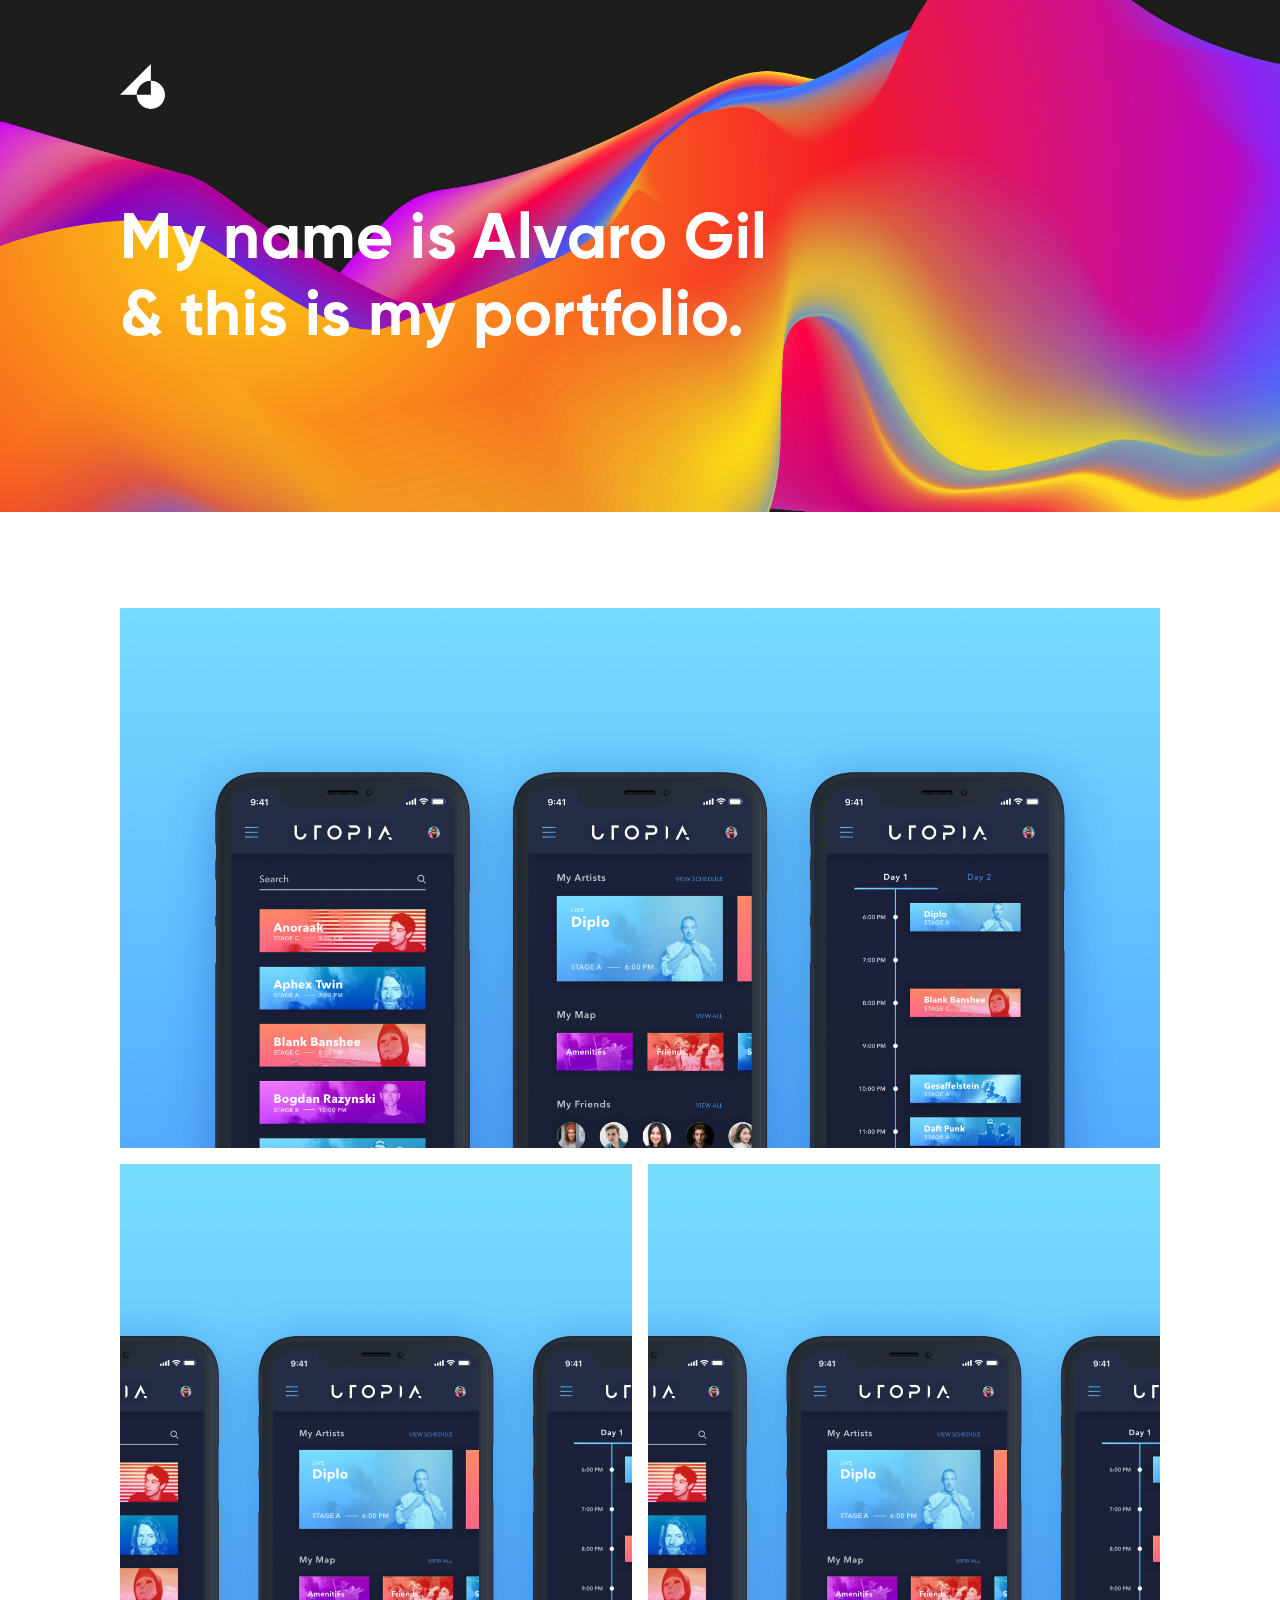
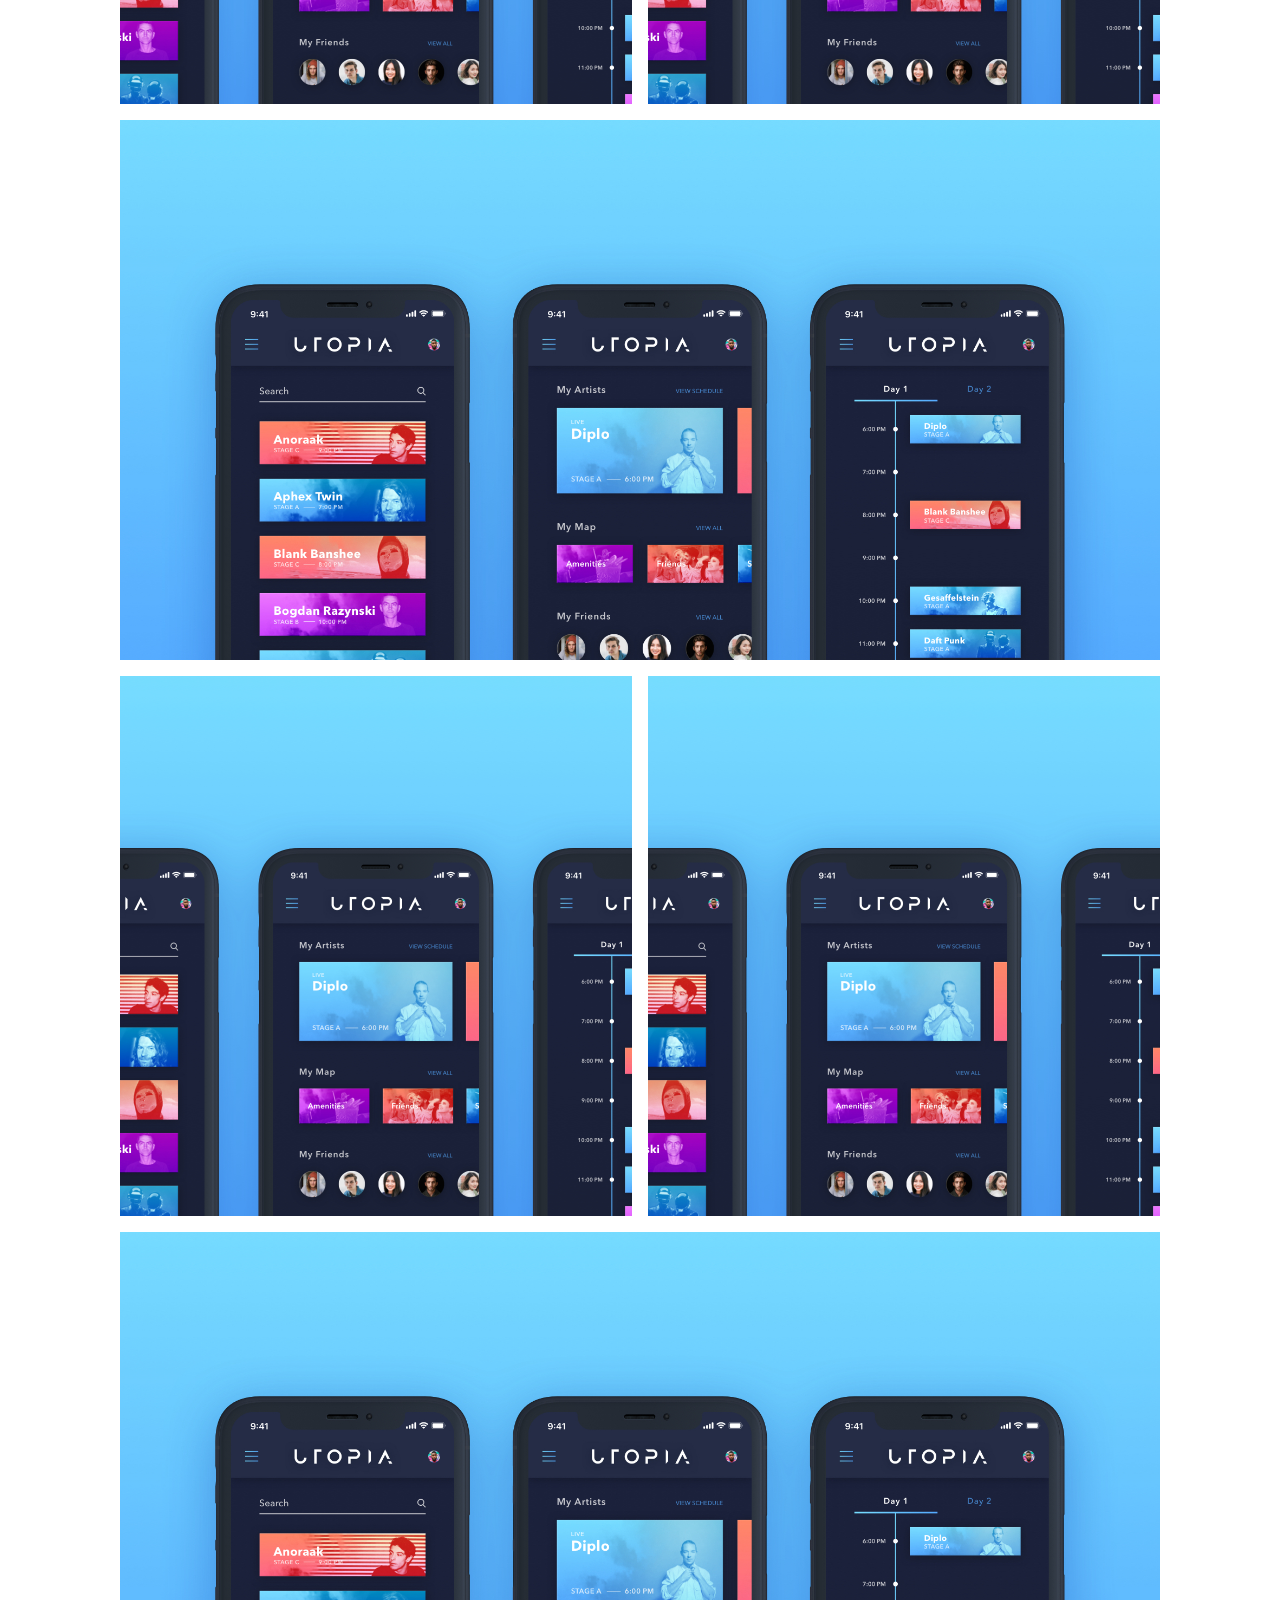
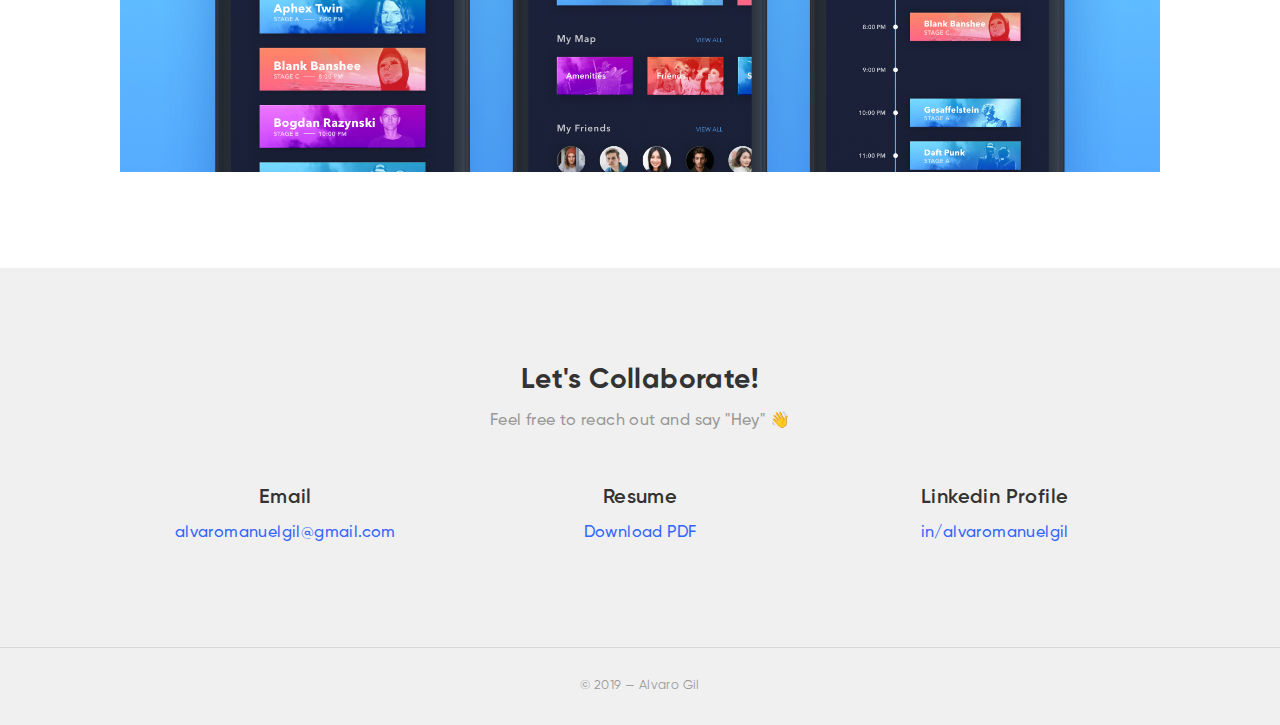
==== index.html @ 11cd8358 "Changes Before Final Project" ====
<!DOCTYPE HTML>
<html>
	<head>
		<title>Alvaro Gil – UX/UI Designer</title>
		<meta charset="utf-8" />
		<meta name="viewport" content="width=device-width, initial-scale=1, user-scalable=no" />
		<link rel="stylesheet" href="assets/css/main.css" />
		<noscript><link rel="stylesheet" href="assets/css/noscript.css" /></noscript>
	</head>
	<body class="is-preload">

		<!-- Wrapper -->
			<div id="wrapper">

				<!-- Logo -->
					<header id="header" class="alt">
						<div class="inner">
							<a href="index.html">
								<img class="logo" src="images/Logo-AG.svg" alt="" />
							</a>
						</div>
					</header>

				<!-- Banner -->
					<section id="hero-home" class="banner major parallax">
						<div class="inner">
							<header class="major">
								<h1>My name is Alvaro Gil & this is my portfolio.</h1>
							</header>
						</div>
					</section>

				<!-- Main -->
					<div id="main">

						<!-- One -->
							<div class="inner">

								<section id="one" class="tiles">

										<article id="louis-vuitton">
											<header class="major">
												<h5>Fashion Business Platform</h5>
												<h3><a href="casestudy-utopia.html" class="link">Louis Vuitton Content Manager</a></h3>
												<!-- <p>User Research &mdash; UX Design &mdash; IxD Design &mdash; UI Design</p> -->
											</header>
											<img src="images/case-studies/utopia/Utopia-Banner-BG.jpg" alt="" />
										</article>

										<article id="mode-de-vie">
											<header class="major">
												<h5>Lifestyle Editorial Platform</h5>
												<h3><a href="casestudy-utopia.html" class="link">Mode de Vie e-Magazine</a></h3>
												<!-- <p>IxD Design &mdash; UI Design &mdash; Branding</p> -->
											</header>
											<img src="images/case-studies/utopia/Utopia-Banner-BG.jpg" alt="" />
										</article>

										<article id="custom-feeds">
											<header class="major">
												<h5>Social Media Feature</h5>
												<h3><a href="casestudy-utopia.html" class="link">Instagram Custom Feeds</a></h3>
												<!-- <p>UX Design &mdash; IxD Design &mdash; UI Design</p> -->
											</header>
											<img src="images/case-studies/utopia/Utopia-Banner-BG.jpg" alt="" />
										</article>

										<article id="utopia">
											<header class="major">
												<h5>Event Microsite</h5>
												<h3><a href="casestudy-utopia.html" class="link">Utopia Music Festival</a></h3>
												<!-- <p>UX Design &mdash; IxD Design &mdash; UI Design &mdash; Branding</p> -->
											</header>
											<img src="images/case-studies/utopia/Utopia-Banner-BG.jpg" alt="" />
										</article>

										<article id="osme">
											<header class="major">
												<h5>E-Commerce Strategy</h5>
												<h3><a href="casestudy-utopia.html" class="link">OSME Fragrances</a></h3>
												<!-- <p>UX Design &mdash; IxD Design</p> -->
											</header>
											<img src="images/case-studies/utopia/Utopia-Banner-BG.jpg" alt="" />
										</article>

										<article id="listr">
											<header class="major">
												<h5>Health App</h5>
												<h3><a href="casestudy-utopia.html" class="link">Listr Organic Food Finder</a></h3>
												<!-- <p>UX Design &mdash; IxD Design &mdash; UI Design &mdash; Branding</p> -->
											</header>
											<img src="images/case-studies/utopia/Utopia-Banner-BG.jpg" alt="" />
										</article>

										<article id="smart-world">
											<header class="major">
												<h5>Online Learning Platform</h5>
												<h3><a href="casestudy-utopia.html" class="link">Smart World</a></h3>
												<!-- <p>UX Design &mdash; IxD Design</p> -->
											</header>
											<img src="images/case-studies/utopia/Utopia-Banner-BG.jpg" alt="" />
										</article>

									</section>

								</div>

					</div>

				<!-- Footer -->
					<footer id="footer">

						<div class="inner">

							<div id="contact">
								<h4>Let's Collaborate!</h4>
								<p>Feel free to reach out and say "Hey" 👋</p>

								<div class="row">
									<div class="col-4 col-12-small">
										<div class="col-container">
											<h5>Email</h5>
											<a href="mailto:alvaromanuelgil@gmail.com">alvaromanuelgil@gmail.com</a>
										</div>
									</div>
									<div class="col-4 col-12-small">
										<div class="col-container">
											<h5>Resume</h5>
											<a href="#" rel="noopener noreferrer" target="_blank">Download PDF</a>
										</div>
									</div>
									<div class="col-4 col-12-small">
										<div class="col-container">
											<h5>Linkedin Profile</h5>
											<a href="https://www.linkedin.com/in/alvaromanuelgil" rel="noopener noreferrer" target="_blank">in/alvaromanuelgil</a>
										</div>
									</div>
								</div>

							</div>

						</div>

						<div class="copyright">
							&copy; 2019 — Alvaro Gil
						</div>

					</footer>

		<!-- Scripts -->
			<script src="assets/js/jquery.min.js"></script>
			<script src="assets/js/jquery.scrolly.min.js"></script>
			<script src="assets/js/jquery.scrollex.min.js"></script>
			<script src="assets/js/browser.min.js"></script>
			<script src="assets/js/breakpoints.min.js"></script>
			<script src="assets/js/util.js"></script>
			<script src="assets/js/main.js"></script>

	</body>
</html>
---- assets/css/main.css ----
@import "font-awesome.min.css";
@import "fonts.css";
@import url("https://fonts.googleapis.com/css?family=Open+Sans");

html, body, div, span, applet, object,
iframe, h1, h2, h3, h4, h5, h6, p, blockquote,
pre, a, abbr, acronym, address, big, cite,
code, del, dfn, em, img, ins, kbd, q, s, samp,
small, strike, strong, sub, sup, tt, var, b,
u, i, center, dl, dt, dd, ol, ul, li, fieldset,
form, label, legend, table, caption, tbody,
tfoot, thead, tr, th, td, article, aside,
canvas, details, embed, figure, figcaption,
footer, header, hgroup, menu, nav, output, ruby,
section, summary, time, mark, audio, video {
	margin: 0;
	padding: 0;
	border: 0;
	font-size: 100%;
	font: inherit;
	vertical-align: baseline;
}

article, aside, details, figcaption, figure,
footer, header, hgroup, menu, nav, section {
	display: block;
}

body {
	line-height: 1;
}

ol, ul {
	list-style: none;
}

blockquote, q {
	quotes: none;
}

	blockquote:before, blockquote:after, q:before, q:after {
		content: '';
		content: none;
	}

table {
	border-collapse: collapse;
	border-spacing: 0;
}

body {
	-webkit-text-size-adjust: none;
}

mark {
	background-color: transparent;
	color: inherit;
}

input::-moz-focus-inner {
	border: 0;
	padding: 0;
}

input, select, textarea {
	-moz-appearance: none;
	-webkit-appearance: none;
	-ms-appearance: none;
	appearance: none;
}

/* Basic */

	@-ms-viewport {
		width: device-width;
	}

	body {
		-ms-overflow-style: scrollbar;
	}

	@media screen and (max-width: 480px) {

		html, body {
			min-width: 320px;
		}

	}

	html {
		box-sizing: border-box;
	}

	*, *:before, *:after {
		box-sizing: inherit;
	}

	body {
		background-color: #FFFFFF;
	}

		body.is-preload *, body.is-preload *:before, body.is-preload *:after {
			-moz-animation: none !important;
			-webkit-animation: none !important;
			-ms-animation: none !important;
			animation: none !important;
			-moz-transition: none !important;
			-webkit-transition: none !important;
			-ms-transition: none !important;
			transition: none !important;
		}

/* Type */

	body, input, select, textarea {
		color: #999999;
		font-family: 'Gilroy', 'Open Sans', Helvetica, sans-serif;
		font-size: 16pt;
		font-weight: 400;
		letter-spacing: 0.025em;
		line-height: 1.65;
	}

		@media screen and (max-width: 1680px) {

			body, input, select, textarea {
				font-size: 14pt;
			}

		}

		@media screen and (max-width: 1280px) {

			body, input, select, textarea {
				font-size: 12pt;
			}

		}

		@media screen and (max-width: 480px) {

			body, input, select, textarea {
				font-size: 12pt;
			}

		}

	a {
		-moz-transition: color 0.2s ease-in-out, border-bottom-color 0.2s ease-in-out;
		-webkit-transition: color 0.2s ease-in-out, border-bottom-color 0.2s ease-in-out;
		-ms-transition: color 0.2s ease-in-out, border-bottom-color 0.2s ease-in-out;
		transition: color 0.2s ease-in-out, border-bottom-color 0.2s ease-in-out;
		color: inherit;
		text-decoration: none;
	}

		a:hover {
			border-bottom-color: transparent;
			color: #3366FF !important;
			text-decoration: underline;
		}

		a:active {
			color: #3366FF !important;
			text-decoration: underline;
		}

	strong, b {
		color: #ffffff;
		font-weight: 700;
	}

	em, i {
		font-style: italic;
	}

	p {
		margin: 1em 0;
	}

	h1, h2, h3, h4, h5, h6 {
		color: #ffffff;
		font-weight: 700;
		line-height: 1.2;
		margin: 1em 0;
	}

		h1 a, h2 a, h3 a, h4 a, h5 a, h6 a {
			color: inherit;
			border-bottom: 0;
		}

	h1 {
		font-size: 4em;
	}

	h2 {
		font-size: 3.25em;
	}

	h3 {
		font-size: 2.5em;
	}

	h4 {
		font-size: 1.75em;
	}

	h5 {
		font-size: 1.25em;
	}

	h6 {
		font-size: 1em;
	}


	@media screen and (max-width: 768px) {

		h1 {
			font-size: 3em;
		}

		h2 {
			font-size: 2.5em;
		}

		h3 {
			font-size: 2em;
		}

	}

	sub {
		font-size: 0.8em;
		position: relative;
		top: 0.5em;
	}

	sup {
		font-size: 0.8em;
		position: relative;
		top: -0.5em;
	}

	blockquote {
		border-left: solid 4px rgba(212, 212, 255, 0.1);
		font-style: italic;
		margin: 0 0 2em 0;
		padding: 0.5em 0 0.5em 2em;
	}

	code {
		background: rgba(212, 212, 255, 0.035);
		font-family: "Courier New", monospace;
		font-size: 0.9em;
		margin: 0 0.25em;
		padding: 0.25em 0.65em;
	}

	pre {
		-webkit-overflow-scrolling: touch;
		font-family: "Courier New", monospace;
		font-size: 0.9em;
		margin: 0 0 2em 0;
	}

		pre code {
			display: block;
			line-height: 1.75;
			padding: 1em 1.5em;
			overflow-x: auto;
		}

	hr {
		border: 0;
		border-bottom: solid 1px rgba(212, 212, 255, 0.1);
		margin: 2em 0;
	}

		hr.major {
			margin: 3em 0;
		}

	.align-left {
		text-align: left;
	}

	.align-center {
		text-align: center;
	}

	.align-right {
		text-align: right;
	}

/* Row */

	.row {
		display: flex;
		flex-wrap: wrap;
		box-sizing: border-box;
		align-items: stretch;
	}

		.row > * {
			box-sizing: border-box;
		}

		.row.gtr-uniform > * > :last-child {
			margin-bottom: 0;
		}

		.row.aln-left {
			justify-content: flex-start;
		}

		.row.aln-center {
			justify-content: center;
		}

		.row.aln-right {
			justify-content: flex-end;
		}

		.row.aln-top {
			align-items: flex-start;
		}

		.row.aln-middle {
			align-items: center;
		}

		.row.aln-bottom {
			align-items: flex-end;
		}

		.row > .imp {
			order: -1;
		}

		.row > .col-1 {
			width: 8.3333333333%;
		}

		.row > .off-1 {
			margin-left: 8.3333333333%;
		}

		.row > .col-2 {
			width: 16.6666666667%;
		}

		.row > .off-2 {
			margin-left: 16.6666666667%;
		}

		.row > .col-3 {
			width: 25%;
		}

		.row > .off-3 {
			margin-left: 25%;
		}

		.row > .col-4 {
			width: 33.3333333333%;
		}

		.row > .off-4 {
			margin-left: 33.3333333333%;
		}

		.row > .col-5 {
			width: 41.6666666667%;
		}

		.row > .off-5 {
			margin-left: 41.6666666667%;
		}

		.row > .col-6 {
			width: 50%;
		}

		.row > .off-6 {
			margin-left: 50%;
		}

		.row > .col-7 {
			width: 58.3333333333%;
		}

		.row > .off-7 {
			margin-left: 58.3333333333%;
		}

		.row > .col-8 {
			width: 66.6666666667%;
		}

		.row > .off-8 {
			margin-left: 66.6666666667%;
		}

		.row > .col-9 {
			width: 75%;
		}

		.row > .off-9 {
			margin-left: 75%;
		}

		.row > .col-10 {
			width: 83.3333333333%;
		}

		.row > .off-10 {
			margin-left: 83.3333333333%;
		}

		.row > .col-11 {
			width: 91.6666666667%;
		}

		.row > .off-11 {
			margin-left: 91.6666666667%;
		}

		.row > .col-12 {
			width: 100%;
		}

		.row > .off-12 {
			margin-left: 100%;
		}

		.row.gtr-0 {
			margin-top: 0;
			margin-left: 0em;
		}

			.row.gtr-0 > * {
				padding: 0 0 0 0em;
			}

			.row.gtr-0.gtr-uniform {
				margin-top: 0em;
			}

				.row.gtr-0.gtr-uniform > * {
					padding-top: 0em;
				}

		.row.gtr-25 {
			margin-top: 0;
			margin-left: -0.5em;
		}

			.row.gtr-25 > * {
				padding: 0 0 0 0.5em;
			}

			.row.gtr-25.gtr-uniform {
				margin-top: -0.5em;
			}

				.row.gtr-25.gtr-uniform > * {
					padding-top: 0.5em;
				}

		.row.gtr-50 {
			margin-top: 0;
			margin-left: -1em;
		}

			.row.gtr-50 > * {
				padding: 0 0 0 1em;
			}

			.row.gtr-50.gtr-uniform {
				margin-top: -1em;
			}

				.row.gtr-50.gtr-uniform > * {
					padding-top: 1em;
				}

		.row {
			margin-top: 0;
			margin-left: -2em;
		}

			.row > * {
				padding: 0 0 0 2em;
			}

			.row.gtr-uniform {
				margin-top: -2em;
			}

				.row.gtr-uniform > * {
					padding-top: 2em;
				}

		.row.gtr-150 {
			margin-top: 0;
			margin-left: -3em;
		}

			.row.gtr-150 > * {
				padding: 0 0 0 3em;
			}

			.row.gtr-150.gtr-uniform {
				margin-top: -3em;
			}

				.row.gtr-150.gtr-uniform > * {
					padding-top: 3em;
				}

		.row.gtr-200 {
			margin-top: 0;
			margin-left: -4em;
		}

			.row.gtr-200 > * {
				padding: 0 0 0 4em;
			}

			.row.gtr-200.gtr-uniform {
				margin-top: -4em;
			}

				.row.gtr-200.gtr-uniform > * {
					padding-top: 4em;
				}

		@media screen and (max-width: 1680px) {

			.row {
				display: flex;
				flex-wrap: wrap;
				box-sizing: border-box;
				align-items: stretch;
			}

				.row > * {
					box-sizing: border-box;
				}

				.row.gtr-uniform > * > :last-child {
					margin-bottom: 0;
				}

				.row.aln-left {
					justify-content: flex-start;
				}

				.row.aln-center {
					justify-content: center;
				}

				.row.aln-right {
					justify-content: flex-end;
				}

				.row.aln-top {
					align-items: flex-start;
				}

				.row.aln-middle {
					align-items: center;
				}

				.row.aln-bottom {
					align-items: flex-end;
				}

				.row > .imp-xlarge {
					order: -1;
				}

				.row > .col-1-xlarge {
					width: 8.3333333333%;
				}

				.row > .off-1-xlarge {
					margin-left: 8.3333333333%;
				}

				.row > .col-2-xlarge {
					width: 16.6666666667%;
				}

				.row > .off-2-xlarge {
					margin-left: 16.6666666667%;
				}

				.row > .col-3-xlarge {
					width: 25%;
				}

				.row > .off-3-xlarge {
					margin-left: 25%;
				}

				.row > .col-4-xlarge {
					width: 33.3333333333%;
				}

				.row > .off-4-xlarge {
					margin-left: 33.3333333333%;
				}

				.row > .col-5-xlarge {
					width: 41.6666666667%;
				}

				.row > .off-5-xlarge {
					margin-left: 41.6666666667%;
				}

				.row > .col-6-xlarge {
					width: 50%;
				}

				.row > .off-6-xlarge {
					margin-left: 50%;
				}

				.row > .col-7-xlarge {
					width: 58.3333333333%;
				}

				.row > .off-7-xlarge {
					margin-left: 58.3333333333%;
				}

				.row > .col-8-xlarge {
					width: 66.6666666667%;
				}

				.row > .off-8-xlarge {
					margin-left: 66.6666666667%;
				}

				.row > .col-9-xlarge {
					width: 75%;
				}

				.row > .off-9-xlarge {
					margin-left: 75%;
				}

				.row > .col-10-xlarge {
					width: 83.3333333333%;
				}

				.row > .off-10-xlarge {
					margin-left: 83.3333333333%;
				}

				.row > .col-11-xlarge {
					width: 91.6666666667%;
				}

				.row > .off-11-xlarge {
					margin-left: 91.6666666667%;
				}

				.row > .col-12-xlarge {
					width: 100%;
				}

				.row > .off-12-xlarge {
					margin-left: 100%;
				}

				.row.gtr-0 {
					margin-top: 0;
					margin-left: 0em;
				}

					.row.gtr-0 > * {
						padding: 0 0 0 0em;
					}

					.row.gtr-0.gtr-uniform {
						margin-top: 0em;
					}

						.row.gtr-0.gtr-uniform > * {
							padding-top: 0em;
						}

				.row.gtr-25 {
					margin-top: 0;
					margin-left: -0.5em;
				}

					.row.gtr-25 > * {
						padding: 0 0 0 0.5em;
					}

					.row.gtr-25.gtr-uniform {
						margin-top: -0.5em;
					}

						.row.gtr-25.gtr-uniform > * {
							padding-top: 0.5em;
						}

				.row.gtr-50 {
					margin-top: 0;
					margin-left: -1em;
				}

					.row.gtr-50 > * {
						padding: 0 0 0 1em;
					}

					.row.gtr-50.gtr-uniform {
						margin-top: -1em;
					}

						.row.gtr-50.gtr-uniform > * {
							padding-top: 1em;
						}

				.row {
					margin-top: 0;
					margin-left: -2em;
				}

					.row > * {
						padding: 0 0 0 2em;
					}

					.row.gtr-uniform {
						margin-top: -2em;
					}

						.row.gtr-uniform > * {
							padding-top: 2em;
						}

				.row.gtr-150 {
					margin-top: 0;
					margin-left: -3em;
				}

					.row.gtr-150 > * {
						padding: 0 0 0 3em;
					}

					.row.gtr-150.gtr-uniform {
						margin-top: -3em;
					}

						.row.gtr-150.gtr-uniform > * {
							padding-top: 3em;
						}

				.row.gtr-200 {
					margin-top: 0;
					margin-left: -4em;
				}

					.row.gtr-200 > * {
						padding: 0 0 0 4em;
					}

					.row.gtr-200.gtr-uniform {
						margin-top: -4em;
					}

						.row.gtr-200.gtr-uniform > * {
							padding-top: 4em;
						}

		}

		@media screen and (max-width: 1280px) {

			.row {
				display: flex;
				flex-wrap: wrap;
				box-sizing: border-box;
				align-items: stretch;
			}

				.row > * {
					box-sizing: border-box;
				}

				.row.gtr-uniform > * > :last-child {
					margin-bottom: 0;
				}

				.row.aln-left {
					justify-content: flex-start;
				}

				.row.aln-center {
					justify-content: center;
				}

				.row.aln-right {
					justify-content: flex-end;
				}

				.row.aln-top {
					align-items: flex-start;
				}

				.row.aln-middle {
					align-items: center;
				}

				.row.aln-bottom {
					align-items: flex-end;
				}

				.row > .imp-large {
					order: -1;
				}

				.row > .col-1-large {
					width: 8.3333333333%;
				}

				.row > .off-1-large {
					margin-left: 8.3333333333%;
				}

				.row > .col-2-large {
					width: 16.6666666667%;
				}

				.row > .off-2-large {
					margin-left: 16.6666666667%;
				}

				.row > .col-3-large {
					width: 25%;
				}

				.row > .off-3-large {
					margin-left: 25%;
				}

				.row > .col-4-large {
					width: 33.3333333333%;
				}

				.row > .off-4-large {
					margin-left: 33.3333333333%;
				}

				.row > .col-5-large {
					width: 41.6666666667%;
				}

				.row > .off-5-large {
					margin-left: 41.6666666667%;
				}

				.row > .col-6-large {
					width: 50%;
				}

				.row > .off-6-large {
					margin-left: 50%;
				}

				.row > .col-7-large {
					width: 58.3333333333%;
				}

				.row > .off-7-large {
					margin-left: 58.3333333333%;
				}

				.row > .col-8-large {
					width: 66.6666666667%;
				}

				.row > .off-8-large {
					margin-left: 66.6666666667%;
				}

				.row > .col-9-large {
					width: 75%;
				}

				.row > .off-9-large {
					margin-left: 75%;
				}

				.row > .col-10-large {
					width: 83.3333333333%;
				}

				.row > .off-10-large {
					margin-left: 83.3333333333%;
				}

				.row > .col-11-large {
					width: 91.6666666667%;
				}

				.row > .off-11-large {
					margin-left: 91.6666666667%;
				}

				.row > .col-12-large {
					width: 100%;
				}

				.row > .off-12-large {
					margin-left: 100%;
				}

				.row.gtr-0 {
					margin-top: 0;
					margin-left: 0em;
				}

					.row.gtr-0 > * {
						padding: 0 0 0 0em;
					}

					.row.gtr-0.gtr-uniform {
						margin-top: 0em;
					}

						.row.gtr-0.gtr-uniform > * {
							padding-top: 0em;
						}

				.row.gtr-25 {
					margin-top: 0;
					margin-left: -0.375em;
				}

					.row.gtr-25 > * {
						padding: 0 0 0 0.375em;
					}

					.row.gtr-25.gtr-uniform {
						margin-top: -0.375em;
					}

						.row.gtr-25.gtr-uniform > * {
							padding-top: 0.375em;
						}

				.row.gtr-50 {
					margin-top: 0;
					margin-left: -0.75em;
				}

					.row.gtr-50 > * {
						padding: 0 0 0 0.75em;
					}

					.row.gtr-50.gtr-uniform {
						margin-top: -0.75em;
					}

						.row.gtr-50.gtr-uniform > * {
							padding-top: 0.75em;
						}

				.row {
					margin-top: 0;
					margin-left: -1.5em;
				}

					.row > * {
						padding: 0 0 0 1.5em;
					}

					.row.gtr-uniform {
						margin-top: -1.5em;
					}

						.row.gtr-uniform > * {
							padding-top: 1.5em;
						}

				.row.gtr-150 {
					margin-top: 0;
					margin-left: -2.25em;
				}

					.row.gtr-150 > * {
						padding: 0 0 0 2.25em;
					}

					.row.gtr-150.gtr-uniform {
						margin-top: -2.25em;
					}

						.row.gtr-150.gtr-uniform > * {
							padding-top: 2.25em;
						}

				.row.gtr-200 {
					margin-top: 0;
					margin-left: -3em;
				}

					.row.gtr-200 > * {
						padding: 0 0 0 3em;
					}

					.row.gtr-200.gtr-uniform {
						margin-top: -3em;
					}

						.row.gtr-200.gtr-uniform > * {
							padding-top: 3em;
						}

		}

		@media screen and (max-width: 980px) {

			.row {
				display: flex;
				flex-wrap: wrap;
				box-sizing: border-box;
				align-items: stretch;
			}

				.row > * {
					box-sizing: border-box;
				}

				.row.gtr-uniform > * > :last-child {
					margin-bottom: 0;
				}

				.row.aln-left {
					justify-content: flex-start;
				}

				.row.aln-center {
					justify-content: center;
				}

				.row.aln-right {
					justify-content: flex-end;
				}

				.row.aln-top {
					align-items: flex-start;
				}

				.row.aln-middle {
					align-items: center;
				}

				.row.aln-bottom {
					align-items: flex-end;
				}

				.row > .imp-medium {
					order: -1;
				}

				.row > .col-1-medium {
					width: 8.3333333333%;
				}

				.row > .off-1-medium {
					margin-left: 8.3333333333%;
				}

				.row > .col-2-medium {
					width: 16.6666666667%;
				}

				.row > .off-2-medium {
					margin-left: 16.6666666667%;
				}

				.row > .col-3-medium {
					width: 25%;
				}

				.row > .off-3-medium {
					margin-left: 25%;
				}

				.row > .col-4-medium {
					width: 33.3333333333%;
				}

				.row > .off-4-medium {
					margin-left: 33.3333333333%;
				}

				.row > .col-5-medium {
					width: 41.6666666667%;
				}

				.row > .off-5-medium {
					margin-left: 41.6666666667%;
				}

				.row > .col-6-medium {
					width: 50%;
				}

				.row > .off-6-medium {
					margin-left: 50%;
				}

				.row > .col-7-medium {
					width: 58.3333333333%;
				}

				.row > .off-7-medium {
					margin-left: 58.3333333333%;
				}

				.row > .col-8-medium {
					width: 66.6666666667%;
				}

				.row > .off-8-medium {
					margin-left: 66.6666666667%;
				}

				.row > .col-9-medium {
					width: 75%;
				}

				.row > .off-9-medium {
					margin-left: 75%;
				}

				.row > .col-10-medium {
					width: 83.3333333333%;
				}

				.row > .off-10-medium {
					margin-left: 83.3333333333%;
				}

				.row > .col-11-medium {
					width: 91.6666666667%;
				}

				.row > .off-11-medium {
					margin-left: 91.6666666667%;
				}

				.row > .col-12-medium {
					width: 100%;
				}

				.row > .off-12-medium {
					margin-left: 100%;
				}

				.row.gtr-0 {
					margin-top: 0;
					margin-left: 0em;
				}

					.row.gtr-0 > * {
						padding: 0 0 0 0em;
					}

					.row.gtr-0.gtr-uniform {
						margin-top: 0em;
					}

						.row.gtr-0.gtr-uniform > * {
							padding-top: 0em;
						}

				.row.gtr-25 {
					margin-top: 0;
					margin-left: -0.375em;
				}

					.row.gtr-25 > * {
						padding: 0 0 0 0.375em;
					}

					.row.gtr-25.gtr-uniform {
						margin-top: -0.375em;
					}

						.row.gtr-25.gtr-uniform > * {
							padding-top: 0.375em;
						}

				.row.gtr-50 {
					margin-top: 0;
					margin-left: -0.75em;
				}

					.row.gtr-50 > * {
						padding: 0 0 0 0.75em;
					}

					.row.gtr-50.gtr-uniform {
						margin-top: -0.75em;
					}

						.row.gtr-50.gtr-uniform > * {
							padding-top: 0.75em;
						}

				.row {
					margin-top: 0;
					margin-left: -1.5em;
				}

					.row > * {
						padding: 0 0 0 1.5em;
					}

					.row.gtr-uniform {
						margin-top: -1.5em;
					}

						.row.gtr-uniform > * {
							padding-top: 1.5em;
						}

				.row.gtr-150 {
					margin-top: 0;
					margin-left: -2.25em;
				}

					.row.gtr-150 > * {
						padding: 0 0 0 2.25em;
					}

					.row.gtr-150.gtr-uniform {
						margin-top: -2.25em;
					}

						.row.gtr-150.gtr-uniform > * {
							padding-top: 2.25em;
						}

				.row.gtr-200 {
					margin-top: 0;
					margin-left: -3em;
				}

					.row.gtr-200 > * {
						padding: 0 0 0 3em;
					}

					.row.gtr-200.gtr-uniform {
						margin-top: -3em;
					}

						.row.gtr-200.gtr-uniform > * {
							padding-top: 3em;
						}

		}

		@media screen and (max-width: 768px) {

			.row {
				display: flex;
				flex-wrap: wrap;
				box-sizing: border-box;
				align-items: stretch;
			}

				.row > * {
					box-sizing: border-box;
				}

				.row.gtr-uniform > * > :last-child {
					margin-bottom: 0;
				}

				.row.aln-left {
					justify-content: flex-start;
				}

				.row.aln-center {
					justify-content: center;
				}

				.row.aln-right {
					justify-content: flex-end;
				}

				.row.aln-top {
					align-items: flex-start;
				}

				.row.aln-middle {
					align-items: center;
				}

				.row.aln-bottom {
					align-items: flex-end;
				}

				.row > .imp-small {
					order: -1;
				}

				.row > .col-1-small {
					width: 8.3333333333%;
				}

				.row > .off-1-small {
					margin-left: 8.3333333333%;
				}

				.row > .col-2-small {
					width: 16.6666666667%;
				}

				.row > .off-2-small {
					margin-left: 16.6666666667%;
				}

				.row > .col-3-small {
					width: 25%;
				}

				.row > .off-3-small {
					margin-left: 25%;
				}

				.row > .col-4-small {
					width: 33.3333333333%;
				}

				.row > .off-4-small {
					margin-left: 33.3333333333%;
				}

				.row > .col-5-small {
					width: 41.6666666667%;
				}

				.row > .off-5-small {
					margin-left: 41.6666666667%;
				}

				.row > .col-6-small {
					width: 50%;
				}

				.row > .off-6-small {
					margin-left: 50%;
				}

				.row > .col-7-small {
					width: 58.3333333333%;
				}

				.row > .off-7-small {
					margin-left: 58.3333333333%;
				}

				.row > .col-8-small {
					width: 66.6666666667%;
				}

				.row > .off-8-small {
					margin-left: 66.6666666667%;
				}

				.row > .col-9-small {
					width: 75%;
				}

				.row > .off-9-small {
					margin-left: 75%;
				}

				.row > .col-10-small {
					width: 83.3333333333%;
				}

				.row > .off-10-small {
					margin-left: 83.3333333333%;
				}

				.row > .col-11-small {
					width: 91.6666666667%;
				}

				.row > .off-11-small {
					margin-left: 91.6666666667%;
				}

				.row > .col-12-small {
					width: 100%;
				}

				.row > .off-12-small {
					margin-left: 100%;
				}

				.row.gtr-0 {
					margin-top: 0;
					margin-left: 0em;
				}

					.row.gtr-0 > * {
						padding: 0 0 0 0em;
					}

					.row.gtr-0.gtr-uniform {
						margin-top: 0em;
					}

						.row.gtr-0.gtr-uniform > * {
							padding-top: 0em;
						}

				.row.gtr-25 {
					margin-top: 0;
					margin-left: -0.3125em;
				}

					.row.gtr-25 > * {
						padding: 0 0 0 0.3125em;
					}

					.row.gtr-25.gtr-uniform {
						margin-top: -0.3125em;
					}

						.row.gtr-25.gtr-uniform > * {
							padding-top: 0.3125em;
						}

				.row.gtr-50 {
					margin-top: 0;
					margin-left: -0.625em;
				}

					.row.gtr-50 > * {
						padding: 0 0 0 0.625em;
					}

					.row.gtr-50.gtr-uniform {
						margin-top: -0.625em;
					}

						.row.gtr-50.gtr-uniform > * {
							padding-top: 0.625em;
						}

				.row {
					margin-top: 0;
					margin-left: -1.25em;
				}

					.row > * {
						padding: 0 0 0 1.25em;
					}

					.row.gtr-uniform {
						margin-top: -1.25em;
					}

						.row.gtr-uniform > * {
							padding-top: 1.25em;
						}

				.row.gtr-150 {
					margin-top: 0;
					margin-left: -1.875em;
				}

					.row.gtr-150 > * {
						padding: 0 0 0 1.875em;
					}

					.row.gtr-150.gtr-uniform {
						margin-top: -1.875em;
					}

						.row.gtr-150.gtr-uniform > * {
							padding-top: 1.875em;
						}

				.row.gtr-200 {
					margin-top: 0;
					margin-left: -2.5em;
				}

					.row.gtr-200 > * {
						padding: 0 0 0 2.5em;
					}

					.row.gtr-200.gtr-uniform {
						margin-top: -2.5em;
					}

						.row.gtr-200.gtr-uniform > * {
							padding-top: 2.5em;
						}

		}

		@media screen and (max-width: 480px) {

			.row {
				display: flex;
				flex-wrap: wrap;
				box-sizing: border-box;
				align-items: stretch;
			}

				.row > * {
					box-sizing: border-box;
				}

				.row.gtr-uniform > * > :last-child {
					margin-bottom: 0;
				}

				.row.aln-left {
					justify-content: flex-start;
				}

				.row.aln-center {
					justify-content: center;
				}

				.row.aln-right {
					justify-content: flex-end;
				}

				.row.aln-top {
					align-items: flex-start;
				}

				.row.aln-middle {
					align-items: center;
				}

				.row.aln-bottom {
					align-items: flex-end;
				}

				.row > .imp-xsmall {
					order: -1;
				}

				.row > .col-1-xsmall {
					width: 8.3333333333%;
				}

				.row > .off-1-xsmall {
					margin-left: 8.3333333333%;
				}

				.row > .col-2-xsmall {
					width: 16.6666666667%;
				}

				.row > .off-2-xsmall {
					margin-left: 16.6666666667%;
				}

				.row > .col-3-xsmall {
					width: 25%;
				}

				.row > .off-3-xsmall {
					margin-left: 25%;
				}

				.row > .col-4-xsmall {
					width: 33.3333333333%;
				}

				.row > .off-4-xsmall {
					margin-left: 33.3333333333%;
				}

				.row > .col-5-xsmall {
					width: 41.6666666667%;
				}

				.row > .off-5-xsmall {
					margin-left: 41.6666666667%;
				}

				.row > .col-6-xsmall {
					width: 50%;
				}

				.row > .off-6-xsmall {
					margin-left: 50%;
				}

				.row > .col-7-xsmall {
					width: 58.3333333333%;
				}

				.row > .off-7-xsmall {
					margin-left: 58.3333333333%;
				}

				.row > .col-8-xsmall {
					width: 66.6666666667%;
				}

				.row > .off-8-xsmall {
					margin-left: 66.6666666667%;
				}

				.row > .col-9-xsmall {
					width: 75%;
				}

				.row > .off-9-xsmall {
					margin-left: 75%;
				}

				.row > .col-10-xsmall {
					width: 83.3333333333%;
				}

				.row > .off-10-xsmall {
					margin-left: 83.3333333333%;
				}

				.row > .col-11-xsmall {
					width: 91.6666666667%;
				}

				.row > .off-11-xsmall {
					margin-left: 91.6666666667%;
				}

				.row > .col-12-xsmall {
					width: 100%;
				}

				.row > .off-12-xsmall {
					margin-left: 100%;
				}

				.row.gtr-0 {
					margin-top: 0;
					margin-left: 0em;
				}

					.row.gtr-0 > * {
						padding: 0 0 0 0em;
					}

					.row.gtr-0.gtr-uniform {
						margin-top: 0em;
					}

						.row.gtr-0.gtr-uniform > * {
							padding-top: 0em;
						}

				.row.gtr-25 {
					margin-top: 0;
					margin-left: -0.3125em;
				}

					.row.gtr-25 > * {
						padding: 0 0 0 0.3125em;
					}

					.row.gtr-25.gtr-uniform {
						margin-top: -0.3125em;
					}

						.row.gtr-25.gtr-uniform > * {
							padding-top: 0.3125em;
						}

				.row.gtr-50 {
					margin-top: 0;
					margin-left: -0.625em;
				}

					.row.gtr-50 > * {
						padding: 0 0 0 0.625em;
					}

					.row.gtr-50.gtr-uniform {
						margin-top: -0.625em;
					}

						.row.gtr-50.gtr-uniform > * {
							padding-top: 0.625em;
						}

				.row {
					margin-top: 0;
					margin-left: -1.25em;
				}

					.row > * {
						padding: 0 0 0 1.25em;
					}

					.row.gtr-uniform {
						margin-top: -1.25em;
					}

						.row.gtr-uniform > * {
							padding-top: 1.25em;
						}

				.row.gtr-150 {
					margin-top: 0;
					margin-left: -1.875em;
				}

					.row.gtr-150 > * {
						padding: 0 0 0 1.875em;
					}

					.row.gtr-150.gtr-uniform {
						margin-top: -1.875em;
					}

						.row.gtr-150.gtr-uniform > * {
							padding-top: 1.875em;
						}

				.row.gtr-200 {
					margin-top: 0;
					margin-left: -2.5em;
				}

					.row.gtr-200 > * {
						padding: 0 0 0 2.5em;
					}

					.row.gtr-200.gtr-uniform {
						margin-top: -2.5em;
					}

						.row.gtr-200.gtr-uniform > * {
							padding-top: 2.5em;
						}

		}

/* Section/Article */

	section.special, article.special {
		text-align: center;
	}

	header.major {
		width: -moz-max-content;
		width: -webkit-max-content;
		width: -ms-max-content;
		width: max-content;
		/*margin-bottom: 2em;*/
	}

		/* header.major > :first-child {
			margin-bottom: 0;
			width: calc(100% + 0.5em);
		} */

			/* REMOVED LINES AFTER TITLES
			header.major > :first-child:after {
				content: '';
				background-color: #ffffff;
				display: block;
				height: 2px;
				margin: 0.325em 0 0.5em 0;
				width: 100%;
			}
			*/

		/* header.major > p {
			font-size: 0.7em;
			font-weight: 700;
			letter-spacing: 0.25em;
			margin-bottom: 0;
		} */

		body.is-ie header.major > :first-child:after {
			max-width: 9em;
		}

		body.is-ie header.major > h1:after {
			max-width: 100% !important;
		}

	@media screen and (max-width: 768px) {

		header.major > p br {
			display: none;
		}

	}

/* Form */

	form {
		margin: 0 0 2em 0;
	}

		form > :last-child {
			margin-bottom: 0;
		}

		form > .fields {
			display: -moz-flex;
			display: -webkit-flex;
			display: -ms-flex;
			display: flex;
			-moz-flex-wrap: wrap;
			-webkit-flex-wrap: wrap;
			-ms-flex-wrap: wrap;
			flex-wrap: wrap;
			width: calc(100% + 3em);
			margin: -1.5em 0 2em -1.5em;
		}

			form > .fields > .field {
				-moz-flex-grow: 0;
				-webkit-flex-grow: 0;
				-ms-flex-grow: 0;
				flex-grow: 0;
				-moz-flex-shrink: 0;
				-webkit-flex-shrink: 0;
				-ms-flex-shrink: 0;
				flex-shrink: 0;
				padding: 1.5em 0 0 1.5em;
				width: calc(100% - 1.5em);
			}

				form > .fields > .field.half {
					width: calc(50% - 0.75em);
				}

				form > .fields > .field.third {
					width: calc(100%/3 - 0.5em);
				}

				form > .fields > .field.quarter {
					width: calc(25% - 0.375em);
				}

		@media screen and (max-width: 480px) {

			form > .fields {
				width: calc(100% + 3em);
				margin: -1.5em 0 2em -1.5em;
			}

				form > .fields > .field {
					padding: 1.5em 0 0 1.5em;
					width: calc(100% - 1.5em);
				}

					form > .fields > .field.half {
						width: calc(100% - 1.5em);
					}

					form > .fields > .field.third {
						width: calc(100% - 1.5em);
					}

					form > .fields > .field.quarter {
						width: calc(100% - 1.5em);
					}

		}

	label {
		color: #ffffff;
		display: block;
		font-size: 0.8em;
		font-weight: 700;
		letter-spacing: 0.25em;
		margin: 0 0 1em 0;
		text-transform: uppercase;
	}

	input[type="text"],
	input[type="password"],
	input[type="email"],
	input[type="tel"],
	input[type="search"],
	input[type="url"],
	select,
	textarea {
		-moz-appearance: none;
		-webkit-appearance: none;
		-ms-appearance: none;
		appearance: none;
		background: rgba(212, 212, 255, 0.035);
		border: none;
		border-radius: 0;
		color: inherit;
		display: block;
		outline: 0;
		padding: 0 1em;
		text-decoration: none;
		width: 100%;
	}

		input[type="text"]:invalid,
		input[type="password"]:invalid,
		input[type="email"]:invalid,
		input[type="tel"]:invalid,
		input[type="search"]:invalid,
		input[type="url"]:invalid,
		select:invalid,
		textarea:invalid {
			box-shadow: none;
		}

		input[type="text"]:focus,
		input[type="password"]:focus,
		input[type="email"]:focus,
		input[type="tel"]:focus,
		input[type="search"]:focus,
		input[type="url"]:focus,
		select:focus,
		textarea:focus {
			border-color: #9bf1ff;
			box-shadow: 0 0 0 2px #9bf1ff;
		}

	select {
		background-image: url("data:image/svg+xml;charset=utf8,%3Csvg xmlns='http://www.w3.org/2000/svg' width='40' height='40' preserveAspectRatio='none' viewBox='0 0 40 40'%3E%3Cpath d='M9.4,12.3l10.4,10.4l10.4-10.4c0.2-0.2,0.5-0.4,0.9-0.4c0.3,0,0.6,0.1,0.9,0.4l3.3,3.3c0.2,0.2,0.4,0.5,0.4,0.9 c0,0.4-0.1,0.6-0.4,0.9L20.7,31.9c-0.2,0.2-0.5,0.4-0.9,0.4c-0.3,0-0.6-0.1-0.9-0.4L4.3,17.3c-0.2-0.2-0.4-0.5-0.4-0.9 c0-0.4,0.1-0.6,0.4-0.9l3.3-3.3c0.2-0.2,0.5-0.4,0.9-0.4S9.1,12.1,9.4,12.3z' fill='rgba(212, 212, 255, 0.1)' /%3E%3C/svg%3E");
		background-size: 1.25rem;
		background-repeat: no-repeat;
		background-position: calc(100% - 1rem) center;
		height: 2.75em;
		padding-right: 2.75em;
		text-overflow: ellipsis;
	}

		select option {
			color: #ffffff;
			background: #3366FF;
		}

		select:focus::-ms-value {
			background-color: transparent;
		}

		select::-ms-expand {
			display: none;
		}

	input[type="text"],
	input[type="password"],
	input[type="email"],
	input[type="tel"],
	input[type="search"],
	input[type="url"],
	select {
		height: 2.75em;
	}

	textarea {
		padding: 0.75em 1em;
	}

	input[type="checkbox"],
	input[type="radio"] {
		-moz-appearance: none;
		-webkit-appearance: none;
		-ms-appearance: none;
		appearance: none;
		display: block;
		float: left;
		margin-right: -2em;
		opacity: 0;
		width: 1em;
		z-index: -1;
	}

		input[type="checkbox"] + label,
		input[type="radio"] + label {
			text-decoration: none;
			color: #ffffff;
			cursor: pointer;
			display: inline-block;
			font-weight: 300;
			padding-left: 2.65em;
			padding-right: 0.75em;
			position: relative;
		}

			input[type="checkbox"] + label:before,
			input[type="radio"] + label:before {
				-moz-osx-font-smoothing: grayscale;
				-webkit-font-smoothing: antialiased;
				font-family: FontAwesome;
				font-style: normal;
				font-weight: normal;
				text-transform: none !important;
			}

			input[type="checkbox"] + label:before,
			input[type="radio"] + label:before {
				background: rgba(212, 212, 255, 0.035);
				content: '';
				display: inline-block;
				height: 1.65em;
				left: 0;
				letter-spacing: 0;
				line-height: 1.58125em;
				position: absolute;
				text-align: center;
				top: 0;
				width: 1.65em;
			}

		input[type="checkbox"]:checked + label:before,
		input[type="radio"]:checked + label:before {
			background: #ffffff;
			border-color: #9bf1ff;
			content: '\f00c';
			color: #3366FF;
		}

		input[type="checkbox"]:focus + label:before,
		input[type="radio"]:focus + label:before {
			box-shadow: 0 0 0 2px #9bf1ff;
		}

	input[type="radio"] + label:before {
		border-radius: 100%;
	}

	::-webkit-input-placeholder {
		color: rgba(244, 244, 255, 0.2) !important;
		opacity: 1.0;
	}

	:-moz-placeholder {
		color: rgba(244, 244, 255, 0.2) !important;
		opacity: 1.0;
	}

	::-moz-placeholder {
		color: rgba(244, 244, 255, 0.2) !important;
		opacity: 1.0;
	}

	:-ms-input-placeholder {
		color: rgba(244, 244, 255, 0.2) !important;
		opacity: 1.0;
	}

/* Box */

	.box {
		border: solid 1px rgba(212, 212, 255, 0.1);
		margin-bottom: 2em;
		padding: 1.5em;
	}

		.box > :last-child,
		.box > :last-child > :last-child,
		.box > :last-child > :last-child > :last-child {
			margin-bottom: 0;
		}

		.box.alt {
			border: 0;
			border-radius: 0;
			padding: 0;
		}

/* Icon */

	.icon {
		text-decoration: none;
		border-bottom: none;
		position: relative;
	}

		.icon:before {
			-moz-osx-font-smoothing: grayscale;
			-webkit-font-smoothing: antialiased;
			font-family: FontAwesome;
			font-style: normal;
			font-weight: normal;
			text-transform: none !important;
		}

		.icon > .label {
			display: none;
		}

		.icon.alt:before {
			background-color: #3366FF;
			border-radius: 100%;
			color: #FFFFFF;
			display: inline-block;
			height: 2em;
			line-height: 2em;
			text-align: center;
			width: 2em;
		}

	a.icon.alt:before {
		-moz-transition: background-color 0.2s ease-in-out;
		-webkit-transition: background-color 0.2s ease-in-out;
		-ms-transition: background-color 0.2s ease-in-out;
		transition: background-color 0.2s ease-in-out;
	}

	a.icon.alt:hover:before {
		background-color: #AABFFF;
	}

	a.icon.alt:active:before {
		background-color: #37a6cb;
	}

/* Image */

	.image {
		border: 0;
		display: inline-block;
		position: relative;
	}

		.image img {
			display: block;
		}

		.image.left, .image.right {
			max-width: 30%;
		}

			.image.left img, .image.right img {
				width: 100%;
			}

		.image.left {
			float: left;
			margin: 0 1.5em 1.25em 0;
			top: 0.25em;
		}

		.image.right {
			float: right;
			margin: 0 0 1.25em 1.5em;
			top: 0.25em;
		}

		.image.fit {
			display: block;
			margin: 0 0 2em 0;
			width: 100%;
		}

			.image.fit img {
				width: 100%;
			}

		.image.main {
			display: block;
			margin: 2.5em 0;
			width: 100%;
		}

			.image.main img {
				width: 100%;
			}

			@media screen and (max-width: 768px) {

				.image.main {
					margin: 1.5em 0;
				}

			}

/* List */

	ol {
		list-style: decimal;
		margin: 0 0 2em 0;
		padding-left: 1.25em;
	}

		ol li {
			padding-left: 0.25em;
		}

	ul {
		list-style: disc;
		margin: 0 0 2em 0;
		padding-left: 1em;
	}

		ul li {
			padding-left: 0.5em;
		}

		ul.alt {
			list-style: none;
			padding-left: 0;
		}

			ul.alt li {
				border-top: solid 1px rgba(212, 212, 255, 0.1);
				padding: 0.5em 0;
			}

				ul.alt li:first-child {
					border-top: 0;
					padding-top: 0;
				}

	dl {
		margin: 0 0 2em 0;
	}

		dl dt {
			display: block;
			font-weight: 700;
			margin: 0 0 1em 0;
		}

		dl dd {
			margin-left: 2em;
		}

/* Actions */

	ul.actions {
		display: -moz-flex;
		display: -webkit-flex;
		display: -ms-flex;
		display: flex;
		cursor: default;
		list-style: none;
		margin-left: -1em;
		padding-left: 0;
	}

		ul.actions li {
			padding: 0 0 0 1em;
			vertical-align: middle;
		}

		ul.actions.special {
			-moz-justify-content: center;
			-webkit-justify-content: center;
			-ms-justify-content: center;
			justify-content: center;
			width: 100%;
			margin-left: 0;
		}

			ul.actions.special li:first-child {
				padding-left: 0;
			}

		ul.actions.stacked {
			-moz-flex-direction: column;
			-webkit-flex-direction: column;
			-ms-flex-direction: column;
			flex-direction: column;
			margin-left: 0;
		}

			ul.actions.stacked li {
				padding: 1.3em 0 0 0;
			}

				ul.actions.stacked li:first-child {
					padding-top: 0;
				}

		ul.actions.fit {
			width: calc(100% + 1em);
		}

			ul.actions.fit li {
				-moz-flex-grow: 1;
				-webkit-flex-grow: 1;
				-ms-flex-grow: 1;
				flex-grow: 1;
				-moz-flex-shrink: 1;
				-webkit-flex-shrink: 1;
				-ms-flex-shrink: 1;
				flex-shrink: 1;
				width: 100%;
			}

				ul.actions.fit li > * {
					width: 100%;
				}

			ul.actions.fit.stacked {
				width: 100%;
			}

/* Icons */

	ul.icons {
		cursor: default;
		list-style: none;
		padding-left: 0;
	}

		ul.icons li {
			display: inline-block;
			padding: 0 1em 0 0;
		}

			ul.icons li:last-child {
				padding-right: 0;
			}

		@media screen and (max-width: 768px) {

			ul.icons li {
				padding: 0 0.75em 0 0;
			}

		}

/* Pagination */

	ul.pagination {
		cursor: default;
		list-style: none;
		padding-left: 0;
	}

		ul.pagination li {
			display: inline-block;
			padding-left: 0;
			vertical-align: middle;
		}

			ul.pagination li > .page {
				-moz-transition: background-color 0.2s ease-in-out, color 0.2s ease-in-out;
				-webkit-transition: background-color 0.2s ease-in-out, color 0.2s ease-in-out;
				-ms-transition: background-color 0.2s ease-in-out, color 0.2s ease-in-out;
				transition: background-color 0.2s ease-in-out, color 0.2s ease-in-out;
				border-bottom: 0;
				display: inline-block;
				font-size: 0.8em;
				font-weight: 700;
				height: 1.5em;
				line-height: 1.5em;
				margin: 0 0.125em;
				min-width: 1.5em;
				padding: 0 0.5em;
				text-align: center;
			}

				ul.pagination li > .page.active {
					background-color: #ffffff;
					color: #3366FF;
				}

					ul.pagination li > .page.active:hover {
						background-color: #9bf1ff;
						color: #3366FF !important;
					}

					ul.pagination li > .page.active:active {
						background-color: #53e3fb;
					}

			ul.pagination li:first-child {
				padding-right: 0.75em;
			}

			ul.pagination li:last-child {
				padding-left: 0.75em;
			}

		@media screen and (max-width: 480px) {

			ul.pagination li:nth-child(n+2):nth-last-child(n+2) {
				display: none;
			}

			ul.pagination li:first-child {
				padding-right: 0;
			}

		}

/* Table */

	.table-wrapper {
		-webkit-overflow-scrolling: touch;
		overflow-x: auto;
	}

	table {
		margin: 0 0 2em 0;
		width: 100%;
	}

		table tbody tr {
			border: solid 1px rgba(212, 212, 255, 0.1);
			border-left: 0;
			border-right: 0;
		}

			table tbody tr:nth-child(2n + 1) {
				background-color: rgba(212, 212, 255, 0.035);
			}

		table td {
			padding: 0.75em 0.75em;
		}

		table th {
			color: #ffffff;
			font-size: 0.9em;
			font-weight: 700;
			padding: 0 0.75em 0.75em 0.75em;
			text-align: left;
		}

		table thead {
			border-bottom: solid 2px rgba(212, 212, 255, 0.1);
		}

		table tfoot {
			border-top: solid 2px rgba(212, 212, 255, 0.1);
		}

		table.alt {
			border-collapse: separate;
		}

			table.alt tbody tr td {
				border: solid 1px rgba(212, 212, 255, 0.1);
				border-left-width: 0;
				border-top-width: 0;
			}

				table.alt tbody tr td:first-child {
					border-left-width: 1px;
				}

			table.alt tbody tr:first-child td {
				border-top-width: 1px;
			}

			table.alt thead {
				border-bottom: 0;
			}

			table.alt tfoot {
				border-top: 0;
			}

/* Button */

	input[type="submit"],
	input[type="reset"],
	input[type="button"],
	button,
	.button {
		-moz-appearance: none;
		-webkit-appearance: none;
		-ms-appearance: none;
		appearance: none;
		-moz-transition: background-color 0.2s ease-in-out, box-shadow 0.2s ease-in-out, color 0.2s ease-in-out;
		-webkit-transition: background-color 0.2s ease-in-out, box-shadow 0.2s ease-in-out, color 0.2s ease-in-out;
		-ms-transition: background-color 0.2s ease-in-out, box-shadow 0.2s ease-in-out, color 0.2s ease-in-out;
		transition: background-color 0.2s ease-in-out, box-shadow 0.2s ease-in-out, color 0.2s ease-in-out;
		background-color: transparent;
		border: 0;
		border-radius: 0;
		box-shadow: inset 0 0 0 2px #ffffff;
		color: #ffffff;
		cursor: pointer;
		display: inline-block;
		font-size: 0.8em;
		font-weight: 700;
		height: 3.5em;
		letter-spacing: 0.25em;
		line-height: 3.5em;
		padding: 0 1.75em;
		text-align: center;
		text-decoration: none;
		text-transform: uppercase;
		white-space: nowrap;
	}

		input[type="submit"]:hover, input[type="submit"]:active,
		input[type="reset"]:hover,
		input[type="reset"]:active,
		input[type="button"]:hover,
		input[type="button"]:active,
		button:hover,
		button:active,
		.button:hover,
		.button:active {
			box-shadow: inset 0 0 0 2px #9bf1ff;
			color: #9bf1ff;
		}

		input[type="submit"]:active,
		input[type="reset"]:active,
		input[type="button"]:active,
		button:active,
		.button:active {
			background-color: rgba(155, 241, 255, 0.1);
			box-shadow: inset 0 0 0 2px #53e3fb;
			color: #53e3fb;
		}

		input[type="submit"].icon:before,
		input[type="reset"].icon:before,
		input[type="button"].icon:before,
		button.icon:before,
		.button.icon:before {
			margin-right: 0.5em;
		}

		input[type="submit"].fit,
		input[type="reset"].fit,
		input[type="button"].fit,
		button.fit,
		.button.fit {
			width: 100%;
		}

		input[type="submit"].small,
		input[type="reset"].small,
		input[type="button"].small,
		button.small,
		.button.small {
			font-size: 0.6em;
		}

		input[type="submit"].large,
		input[type="reset"].large,
		input[type="button"].large,
		button.large,
		.button.large {
			font-size: 1.25em;
			height: 3em;
			line-height: 3em;
		}

		input[type="submit"].next,
		input[type="reset"].next,
		input[type="button"].next,
		button.next,
		.button.next {
			padding-right: 4.5em;
			position: relative;
		}

			input[type="submit"].next:before, input[type="submit"].next:after,
			input[type="reset"].next:before,
			input[type="reset"].next:after,
			input[type="button"].next:before,
			input[type="button"].next:after,
			button.next:before,
			button.next:after,
			.button.next:before,
			.button.next:after {
				-moz-transition: opacity 0.2s ease-in-out;
				-webkit-transition: opacity 0.2s ease-in-out;
				-ms-transition: opacity 0.2s ease-in-out;
				transition: opacity 0.2s ease-in-out;
				background-position: center right;
				background-repeat: no-repeat;
				background-size: 36px 24px;
				content: '';
				display: block;
				height: 100%;
				position: absolute;
				right: 1.5em;
				top: 0;
				vertical-align: middle;
				width: 36px;
			}

			input[type="submit"].next:before,
			input[type="reset"].next:before,
			input[type="button"].next:before,
			button.next:before,
			.button.next:before {
				background-image: url("data:image/svg+xml;charset=utf8,%3Csvg xmlns='http://www.w3.org/2000/svg' xmlns:xlink='http://www.w3.org/1999/xlink' width='36px' height='24px' viewBox='0 0 36 24' zoomAndPan='disable'%3E%3Cstyle%3Eline %7B stroke: %23ffffff%3B stroke-width: 2px%3B %7D%3C/style%3E%3Cline x1='0' y1='12' x2='34' y2='12' /%3E%3Cline x1='25' y1='4' x2='34' y2='12.5' /%3E%3Cline x1='25' y1='20' x2='34' y2='11.5' /%3E%3C/svg%3E");
			}

			input[type="submit"].next:after,
			input[type="reset"].next:after,
			input[type="button"].next:after,
			button.next:after,
			.button.next:after {
				background-image: url("data:image/svg+xml;charset=utf8,%3Csvg xmlns='http://www.w3.org/2000/svg' xmlns:xlink='http://www.w3.org/1999/xlink' width='36px' height='24px' viewBox='0 0 36 24' zoomAndPan='disable'%3E%3Cstyle%3Eline %7B stroke: %239bf1ff%3B stroke-width: 2px%3B %7D%3C/style%3E%3Cline x1='0' y1='12' x2='34' y2='12' /%3E%3Cline x1='25' y1='4' x2='34' y2='12.5' /%3E%3Cline x1='25' y1='20' x2='34' y2='11.5' /%3E%3C/svg%3E");
				opacity: 0;
				z-index: 1;
			}

			input[type="submit"].next:hover:after, input[type="submit"].next:active:after,
			input[type="reset"].next:hover:after,
			input[type="reset"].next:active:after,
			input[type="button"].next:hover:after,
			input[type="button"].next:active:after,
			button.next:hover:after,
			button.next:active:after,
			.button.next:hover:after,
			.button.next:active:after {
				opacity: 1;
			}

			@media screen and (max-width: 1280px) {

				input[type="submit"].next,
				input[type="reset"].next,
				input[type="button"].next,
				button.next,
				.button.next {
					padding-right: 5em;
				}

			}

		input[type="submit"].primary,
		input[type="reset"].primary,
		input[type="button"].primary,
		button.primary,
		.button.primary {
			background-color: #ffffff;
			box-shadow: none;
			color: #3366FF;
		}

			input[type="submit"].primary:hover, input[type="submit"].primary:active,
			input[type="reset"].primary:hover,
			input[type="reset"].primary:active,
			input[type="button"].primary:hover,
			input[type="button"].primary:active,
			button.primary:hover,
			button.primary:active,
			.button.primary:hover,
			.button.primary:active {
				background-color: #9bf1ff;
				color: #3366FF !important;
			}

			input[type="submit"].primary:active,
			input[type="reset"].primary:active,
			input[type="button"].primary:active,
			button.primary:active,
			.button.primary:active {
				background-color: #53e3fb;
			}

		input[type="submit"].disabled, input[type="submit"]:disabled,
		input[type="reset"].disabled,
		input[type="reset"]:disabled,
		input[type="button"].disabled,
		input[type="button"]:disabled,
		button.disabled,
		button:disabled,
		.button.disabled,
		.button:disabled {
			pointer-events: none;
			cursor: default;
			opacity: 0.25;
		}

/* Tiles */

	.tiles {
		display: -moz-flex;
		display: -webkit-flex;
		display: -ms-flex;
		display: flex;
		-moz-flex-wrap: wrap;
		-webkit-flex-wrap: wrap;
		-ms-flex-wrap: wrap;
		flex-wrap: wrap;
		-moz-justify-content: center;
		-webkit-justify-content: center;
		-ms-justify-content: center;
		justify-content: center;
		border-top: 0 !important;
		margin: 2em 0;
	}

		.tiles + * {
			border-top: 0 !important;
		}

		.tiles article {
			-moz-align-items: center;
			-webkit-align-items: center;
			-ms-align-items: center;
			align-items: center;
			display: -moz-flex;
			display: -webkit-flex;
			display: -ms-flex;
			display: flex;
			margin: 0 0 1em 0;
			/* padding: 6em 4em; */
			background-color: #000000;
			background-position: center;
			background-repeat: no-repeat;
			background-size: cover;
			cursor: default;
			height: 60vh;
			/* max-height: 40em; */
			min-height: 23em;
			overflow: hidden;
			position: relative;
			width: 100%;
			text-align: center;
		}

			.tiles img {
				position: absolute;
				object-fit: cover;
				object-position: 50% 50%;
				height: 100%;
				width: 100%;
			}

			.tiles article img {
				-moz-transition: -moz-transform 0.5s ease, opacity 0.5s ease, -moz-filter 1s ease, -webkit-filter 1s ease;
				-webkit-transition: -webkit-transform 0.5s ease, opacity 0.5s ease, -webkit-filter 1s ease, -webkit-filter 1s ease;
				-ms-transition: -ms-transform 0.5s ease, opacity 0.5s ease, -ms-filter 1s ease, -webkit-filter 1s ease;
				transition: transform 0.5s ease, opacity 0.5s ease, filter 1s ease, -webkit-filter 1s ease;
				opacity: 1;
			}

			.tiles article:hover img, .tiles article:focus img {
				opacity: 0.5;
				-moz-transform: scale(1.03);
				-webkit-transform: scale(1.03);
				-ms-transform: scale(1.03);
				transform: scale(1.03);
				-moz-filter: blur(0.5em);
				-webkit-filter: blur(0.5em);
				-ms-filter: blur(0.5em);
				filter: blur(0.5em);
			}

			.tiles article header {
				-moz-transition: -moz-transform 0.25s ease, opacity 0.25s ease, -moz-filter 1s ease, -webkit-filter 1s ease;
				-webkit-transition: -webkit-transform 0.25s ease, opacity 0.25s ease, -webkit-filter 1s ease, -webkit-filter 1s ease;
				-ms-transition: -ms-transform 0.25s ease, opacity 0.25s ease, -ms-filter 1s ease, -webkit-filter 1s ease;
				transition: transform 0.25s ease, opacity 0.25s ease, filter 1s ease, -webkit-filter 1s ease;

				position: relative;
				z-index: 3;
				margin: 0 auto;

				opacity: 0;

				-moz-transform: scale(1.03);
				-webkit-transform: scale(1.03);
				-ms-transform: scale(1.03);
				transform: scale(1.03);
				-moz-filter: blur(0.25em);
				-webkit-filter: blur(0.25em);
				-ms-filter: blur(0.25em);
				filter: blur(0.25em);

				padding: 6em 4em;
			}

			.tiles article:hover header, .tiles article:focus header {
				opacity: 1;

				-moz-transform: scale(1);
				-webkit-transform: scale(1);
				-ms-transform: scale(1);
				transform: scale(1);
				-moz-filter: blur(0em);
				-webkit-filter: blur(0em);
				-ms-filter: blur(0em);
				filter: blur(0em);
			}

			.tiles article p {
				font-weight: 400;
				color: #FFFFFF;
				opacity: 0.85;
			}

			.tiles article h5 {
				font-weight: 500;
				opacity: 0.85;
				margin: 0;
			}

			.tiles article h3 {
				font-weight: 800;
				margin: 0.125em 0 0.25em 0;
			}

			.tiles article .link.primary {
				border: 0;
				height: 100%;
				left: 0;
				position: absolute;
				top: 0;
				width: 100%;
				z-index: 4;
			}

			/* .tiles article:before {
				-moz-transition: opacity 0.25s ease;
				-webkit-transition: opacity 0.25s ease;
				-ms-transition: opacity 0.25s ease;
				transition: opacity 0.25s ease;

				bottom: 0;
				background-color: transparent;
				content: '';
				display: block;
				height: 100%;
				left: 0;
				position: absolute;
				width: 100%;
				z-index: 2;
			}

			.tiles article:hover:after, .tiles article:focus:after {
				background-color: #000000;
				content: '';
				display: block;
				height: 100%;
				left: 0;
				opacity: 0.5;
				position: absolute;
				top: 0;
				width: 100%;
				z-index: 1;
			} */

			/* .tiles article:hover {
				-moz-transform: scale(0.98);
				-webkit-transform: scale(0.98);
				-ms-transform: scale(0.98);
				transform: scale(0.98);
				-moz-filter: blur(0.5em);
				-webkit-filter: blur(0.5em);
				-ms-filter: blur(0.5em);
				filter: blur(0.5em);
			} */

			.tiles article:nth-child(3n + 2), .tiles article:nth-child(3n + 3) {
				width: calc( 50% - 0.5em );
			}

			.tiles article:nth-child(3n + 2) {
				margin-right: 0.5em;
			}

			.tiles article:nth-child(3n + 3) {
				margin-left: 0.5em;
			}

			.tiles article:last-child {
				margin-bottom: 0;
			}

		@media screen and (max-width: 1280px) {

			.tiles article {
				/* padding: 5em 3em; */
				height: 60vh;
				/* max-height: 30em; */
				min-height: 20em;
			}

		}

		@media screen and (max-width: 980px) {

			.tiles article {
				/*width: 100% !important;*/
				height: 60vh;
			}

		}

		@media screen and (max-width: 768px) {

			.tiles article {
				/* padding: 2em; */
				height: 20em;
				max-height: none;
				min-height: 0;
			}

				.tiles article h3 {
					font-size: 1.5em;
				}

		}

		@media screen and (max-width: 480px) {

			.tiles {
				display: block;
			}

				.tiles article {
					width: 100% !important;
					margin: 0 0 1em 0 !important;
				}

		}

/* Contact Method */

	.contact-method {
		margin: 0 0 2em 0;
		padding-left: 3.25em;
		position: relative;
	}

		.contact-method .icon {
			left: 0;
			position: absolute;
			top: 0;
		}

		.contact-method h3 {
			margin: 0 0 0.5em 0;
		}

/* Spotlights */

	/* .spotlights {
		border-top: 0 !important;
	}

		.spotlights + * {
			border-top: 0 !important;
		}

		.spotlights > section {
			display: -moz-flex;
			display: -webkit-flex;
			display: -ms-flex;
			display: flex;
			-moz-flex-direction: row;
			-webkit-flex-direction: row;
			-ms-flex-direction: row;
			flex-direction: row;
			background-color: #2e3450;
		}

			.spotlights > section > .image {
				background-position: center center;
				background-size: cover;
				border-radius: 0;
				display: block;
				position: relative;
				width: 30%;
			}

				.spotlights > section > .image img {
					border-radius: 0;
					display: block;
					width: 100%;
				}

				.spotlights > section > .image:before {
					background: rgba(36, 41, 67, 0.9);
					content: '';
					display: block;
					height: 100%;
					left: 0;
					opacity: 0;
					position: absolute;
					top: 0;
					width: 100%;
				}

			.spotlights > section > .content {
				display: -moz-flex;
				display: -webkit-flex;
				display: -ms-flex;
				display: flex;
				-moz-flex-direction: column;
				-webkit-flex-direction: column;
				-ms-flex-direction: column;
				flex-direction: column;
				-moz-justify-content: center;
				-webkit-justify-content: center;
				-ms-justify-content: center;
				justify-content: center;
				-moz-align-items: center;
				-webkit-align-items: center;
				-ms-align-items: center;
				align-items: center;
				padding: 2em 3em 0.1em 3em ;
				width: 70%;
			}

				.spotlights > section > .content > .inner {
					margin: 0 auto;
					max-width: 100%;
					width: 65em;
				}

			.spotlights > section:nth-child(2n) {
				-moz-flex-direction: row-reverse;
				-webkit-flex-direction: row-reverse;
				-ms-flex-direction: row-reverse;
				flex-direction: row-reverse;
				background-color: #333856;
			}

				.spotlights > section:nth-child(2n) > .content {
					-moz-align-items: -moz-flex-end;
					-webkit-align-items: -webkit-flex-end;
					-ms-align-items: -ms-flex-end;
					align-items: flex-end;
				}

		@media screen and (max-width: 1680px) {

			.spotlights > section > .image {
				width: 40%;
			}

			.spotlights > section > .content {
				width: 60%;
			}

		}

		@media screen and (max-width: 1280px) {

			.spotlights > section > .image {
				width: 45%;
			}

			.spotlights > section > .content {
				width: 55%;
			}

		}

		@media screen and (max-width: 980px) {

			.spotlights > section {
				display: block;
			}

				.spotlights > section > .image {
					width: 100%;
				}

				.spotlights > section > .content {
					padding: 4em 3em 2em 3em ;
					width: 100%;
				}

		}

		@media screen and (max-width: 768px) {

			.spotlights > section > .content {
				padding: 3em 1.5em 1em 1.5em ;
			}

		} */

/* Header */

	@-moz-keyframes reveal-header {
		0% {
			top: -4em;
			opacity: 0;
		}

		100% {
			top: 0;
			opacity: 1;
		}
	}

	@-webkit-keyframes reveal-header {
		0% {
			top: -4em;
			opacity: 0;
		}

		100% {
			top: 0;
			opacity: 1;
		}
	}

	@-ms-keyframes reveal-header {
		0% {
			top: -4em;
			opacity: 0;
		}

		100% {
			top: 0;
			opacity: 1;
		}
	}

	@keyframes reveal-header {
		0% {
			top: -4em;
			opacity: 0;
		}

		100% {
			top: 0;
			opacity: 1;
		}
	}

	#header {
		display: -moz-flex;
		display: -webkit-flex;
		display: -ms-flex;
		display: flex;
		background-color: transparent;
		cursor: default;
		font-weight: 700;
		height: 3.25em;
		left: 0;
		letter-spacing: 0.25em;
		line-height: 3.25em;
		margin: 0;
		position: fixed;
		text-transform: uppercase;
		top: 0;
		width: 100%;
		z-index: 10000;
	}

		#header .logo {
			border: 0;
			display: inline-block;
			font-size: 0.8em;
			height: inherit;
			line-height: inherit;


			width: 3.5em;
			height: 3.5em;
		}

		#header.reveal .logo {
			background-color: rgba( 29, 29, 29, 0.833);
			padding: 0.85em 1em 1em 0.85em;
			width: 5em;
			height: 5em;
		}

		#header nav {
			display: -moz-flex;
			display: -webkit-flex;
			display: -ms-flex;
			display: flex;
			-moz-justify-content: -moz-flex-end;
			-webkit-justify-content: -webkit-flex-end;
			-ms-justify-content: -ms-flex-end;
			justify-content: flex-end;
			-moz-flex-grow: 1;
			-webkit-flex-grow: 1;
			-ms-flex-grow: 1;
			flex-grow: 1;
			height: inherit;
			line-height: inherit;
		}

			#header nav a {
				border: 0;
				display: block;
				font-size: 0.8em;
				height: inherit;
				line-height: inherit;
				padding: 0 0.75em;
				position: relative;
				vertical-align: middle;
			}

				#header nav a:last-child {
					padding-right: 1.5em;
				}

				#header nav a[href="#menu"] {
					padding-right: 3.325em !important;
				}

					#header nav a[href="#menu"]:before, #header nav a[href="#menu"]:after {
						background-image: url("data:image/svg+xml;charset=utf8,%3Csvg xmlns='http://www.w3.org/2000/svg' width='24' height='32' viewBox='0 0 24 32' preserveAspectRatio='none'%3E%3Cstyle%3Eline %7B stroke-width: 2px%3B stroke: %23ffffff%3B %7D%3C/style%3E%3Cline x1='0' y1='11' x2='24' y2='11' /%3E%3Cline x1='0' y1='21' x2='24' y2='21' /%3E%3Cline x1='0' y1='16' x2='24' y2='16' /%3E%3C/svg%3E");
						background-position: center;
						background-repeat: no-repeat;
						background-size: 24px 32px;
						content: '';
						display: block;
						height: 100%;
						position: absolute;
						right: 1.5em;
						top: 0;
						vertical-align: middle;
						width: 24px;
					}

					#header nav a[href="#menu"]:after {
						-moz-transition: opacity 0.2s ease-in-out;
						-webkit-transition: opacity 0.2s ease-in-out;
						-ms-transition: opacity 0.2s ease-in-out;
						transition: opacity 0.2s ease-in-out;
						background-image: url("data:image/svg+xml;charset=utf8,%3Csvg xmlns='http://www.w3.org/2000/svg' width='24' height='32' viewBox='0 0 24 32' preserveAspectRatio='none'%3E%3Cstyle%3Eline %7B stroke-width: 2px%3B stroke: %239bf1ff%3B %7D%3C/style%3E%3Cline x1='0' y1='11' x2='24' y2='11' /%3E%3Cline x1='0' y1='21' x2='24' y2='21' /%3E%3Cline x1='0' y1='16' x2='24' y2='16' /%3E%3C/svg%3E");
						opacity: 0;
						z-index: 1;
					}

					#header nav a[href="#menu"]:hover:after, #header nav a[href="#menu"]:active:after {
						opacity: 1;
					}

					#header nav a[href="#menu"]:last-child {
						padding-right: 3.875em !important;
					}

						#header nav a[href="#menu"]:last-child:before, #header nav a[href="#menu"]:last-child:after {
							right: 2em;
						}

		#header.reveal {
			-moz-animation: reveal-header 0.35s ease;
			-webkit-animation: reveal-header 0.35s ease;
			-ms-animation: reveal-header 0.35s ease;
			animation: reveal-header 0.35s ease;
		}

		#header.alt {
			-moz-transition: opacity 0.75s ease, -moz-transform 0.5s ease-out, -moz-filter 0.75s ease, -webkit-filter 0.75s ease;
			-webkit-transition: opacity 0.75s ease, -webkit-transform 0.5s ease-out, -webkit-filter 0.5s ease, -webkit-filter 0.75s ease;
			-ms-transition: opacity 0.75s ease, -ms-transform 0.5s ease-out, -ms-filter 0.75s ease, -webkit-filter 0.75s ease;
			transition: opacity 0.75s ease, transform 0.5s ease-out, filter 0.75s ease, -webkit-filter 0.75s ease;

			-moz-transition-delay: 0.5s;
			-webkit-transition-delay: 0.5s;
			-ms-transition-delay: 0.5s;
			transition-delay: 0.5s;

			-moz-animation: none;
			-webkit-animation: none;
			-ms-animation: none;
			animation: none;

			background-color: transparent;
			box-shadow: none;
			position: absolute;
		}

		body.is-preload #header.alt {

			-moz-filter: blur(0.5em);
			-webkit-filter: blur(0.5em);
			-ms-filter: blur(0.5em);
			filter: blur(0.5em);
			-moz-transform: translateX(-0.5em);
			-webkit-transform: translateX(-0.5em);
			-ms-transform: translateX(-0.5em);
			transform: translateX(-0.5em);

			opacity: 0;
		}

		@media screen and (max-width: 1680px) {

			#header nav a[href="#menu"] {
				padding-right: 3.75em !important;
			}

				#header nav a[href="#menu"]:last-child {
					padding-right: 4.25em !important;
				}

		}

		@media screen and (max-width: 1280px) {

			#header nav a[href="#menu"] {
				padding-right: 4em !important;
			}

				#header nav a[href="#menu"]:last-child {
					padding-right: 4.5em !important;
				}

		}

		@media screen and (max-width: 768px) {

			#header {
				height: 2.75em;
				line-height: 2.75em;
			}

				#header nav a {
					padding: 0 0.5em;
				}

					#header nav a:last-child {
						padding-right: 1em;
					}

					#header nav a[href="#menu"] {
						padding-right: 3.25em !important;
					}

						#header nav a[href="#menu"]:before, #header nav a[href="#menu"]:after {
							right: 0.75em;
						}

						#header nav a[href="#menu"]:last-child {
							padding-right: 4em !important;
						}

							#header nav a[href="#menu"]:last-child:before, #header nav a[href="#menu"]:last-child:after {
								right: 1.5em;
							}

		}

		@media screen and (max-width: 480px) {

			#header .logo span {
				display: none;
			}

			#header nav a[href="#menu"] {
				overflow: hidden;
				padding-right: 0 !important;
				text-indent: 5em;
				white-space: nowrap;
				width: 5em;
			}

				#header nav a[href="#menu"]:before, #header nav a[href="#menu"]:after {
					right: 0;
					width: inherit;
				}

				#header nav a[href="#menu"]:last-child:before, #header nav a[href="#menu"]:last-child:after {
					width: 4em;
					right: 0;
				}

		}

/* Banner */

	#hero-home {
		background-image: url("../../images/Header-BG-V1.JPG");
	}

	.banner {
		-moz-transition: opacity 0.75s ease, -moz-transform 0.5s ease-out, -moz-filter 0.75s ease, -webkit-filter 0.75s ease;
		-webkit-transition: opacity 0.75s ease, -webkit-transform 0.5s ease-out, -webkit-filter 0.5s ease, -webkit-filter 0.75s ease;
		-ms-transition: opacity 0.75s ease, -ms-transform 0.5s ease-out, -ms-filter 0.75s ease, -webkit-filter 0.75s ease;
		transition: opacity 0.75s ease, transform 0.5s ease-out, filter 0.75s ease, -webkit-filter 0.75s ease;

		-moz-align-items: center;
		-webkit-align-items: center;
		-ms-align-items: center;
		align-items: center;
		/* background-image: url("../../images/Header-BG-V1.JPG"); */
		display: -moz-flex;
		display: -webkit-flex;
		display: -ms-flex;
		display: flex;
		padding: 8em 0 5em;
		background-attachment: fixed;
		background-position: center;
		background-repeat: no-repeat;
		background-size: cover;
		border-bottom: 0 !important;
		cursor: default;
		height: 60vh;
		max-height: 32em;
		min-height: 22em;
		position: relative;
	}

		.banner > .inner {

			-moz-transition: opacity 0.75s ease, -moz-transform 0.5s ease-out, -moz-filter 0.75s ease, -webkit-filter 0.75s ease;
			-webkit-transition: opacity 0.75s ease, -webkit-transform 0.5s ease-out, -webkit-filter 0.5s ease, -webkit-filter 0.75s ease;
			-ms-transition: opacity 0.75s ease, -ms-transform 0.5s ease-out, -ms-filter 0.75s ease, -webkit-filter 0.75s ease;
			transition: opacity 0.75s ease, transform 0.5s ease-out, filter 0.75s ease, -webkit-filter 0.75s ease;

			-moz-transition-delay: 0.5s;
			-webkit-transition-delay: 0.5s;
			-ms-transition-delay: 0.5s;
			transition-delay: 0.5s;

			/* padding: 0 !important; */
			position: relative;
			z-index: 2;
		}

			.banner > .inner .image {
				display: none;
			}

			.banner > .inner header {
				width: 65%;
			}

			.banner > .inner header *:last-child {
				margin: 0;
			}

			.banner.major.alt {
				opacity: 0.75;
			}

		body.is-preload .banner /*> .inner*/ {
			-moz-filter: blur(0.5em);
			-webkit-filter: blur(0.5em);
			-ms-filter: blur(0.5em);
			filter: blur(0.5em);
			/* -moz-transform: translateX(-0.5em);
			-webkit-transform: translateX(-0.5em);
			-ms-transform: translateX(-0.5em);
			transform: translateX(-0.5em); */
			opacity: 0;
		}

		body.is-preload .banner > .inner {
			-moz-filter: blur(0.5em);
			-webkit-filter: blur(0.5em);
			-ms-filter: blur(0.5em);
			filter: blur(0.5em);
			-moz-transform: translateX(-0.5em);
			-webkit-transform: translateX(-0.5em);
			-ms-transform: translateX(-0.5em);
			transform: translateX(-0.5em);
			opacity: 0;
		}

		@media screen and (max-width: 768px) {

				.banner > .inner header {
					width: 75%;
				}

		}

		@media screen and (max-width: 480px) {

			.banner > .inner header {
				width: 100%;
			}

		}

/* Main */

	#main {
		-moz-transition: opacity 0.75s ease, -moz-transform 0.5s ease-out, -moz-filter 0.75s ease, -webkit-filter 0.75s ease;
		-webkit-transition: opacity 0.75s ease, -webkit-transform 0.5s ease-out, -webkit-filter 0.5s ease, -webkit-filter 0.75s ease;
		-ms-transition: opacity 0.75s ease, -ms-transform 0.5s ease-out, -ms-filter 0.75s ease, -webkit-filter 0.75s ease;
		transition: opacity 0.75s ease, transform 0.5s ease-out, filter 0.75s ease, -webkit-filter 0.75s ease;

		/* -moz-transition-delay: 1.0s;
		-webkit-transition-delay: 1.0s;
		-ms-transition-delay: 1.0s;
		transition-delay: 1.0s; */

		background-color: #FFFFFF;
	}

	#main > .inner {
		-moz-transition: opacity 0.75s ease, -moz-transform 0.5s ease-out, -moz-filter 0.75s ease, -webkit-filter 0.75s ease;
		-webkit-transition: opacity 0.75s ease, -webkit-transform 0.5s ease-out, -webkit-filter 0.5s ease, -webkit-filter 0.75s ease;
		-ms-transition: opacity 0.75s ease, -ms-transform 0.5s ease-out, -ms-filter 0.75s ease, -webkit-filter 0.75s ease;
		transition: opacity 0.75s ease, transform 0.5s ease-out, filter 0.75s ease, -webkit-filter 0.75s ease;

		-moz-transition-delay: 1s;
		-webkit-transition-delay: 1s;
		-ms-transition-delay: 1s;
		transition-delay: 1s;

		position: relative;
		z-index: 2;
	}

	body.is-preload #main {
		-moz-filter: blur(0.5em);
		-webkit-filter: blur(0.5em);
		-ms-filter: blur(0.5em);
		filter: blur(0.5em);
		/* -moz-transform: translateX(-0.5em);
		-webkit-transform: translateX(-0.5em);
		-ms-transform: translateX(-0.5em);
		transform: translateX(-0.5em); */
		opacity: 0;
	}

	body.is-preload #main > .inner {
		-moz-filter: blur(0.5em);
		-webkit-filter: blur(0.5em);
		-ms-filter: blur(0.5em);
		filter: blur(0.5em);
		-moz-transform: translateX(-0.5em);
		-webkit-transform: translateX(-0.5em);
		-ms-transform: translateX(-0.5em);
		transform: translateX(-0.5em);
		opacity: 0;
	}

			#main > * > .inner {
				padding: 4em 0;
				margin: 0 auto;
				max-width: 65em;
				width: calc(100% - 12em);
			}

				@media screen and (max-width: 768px) {

					#main > * > .inner {
						width: calc(100% - 6em);
					}

				}

				@media screen and (max-width: 480px) {

					#main > * > .inner {
						width: calc(100% - 4em);
					}

				}

		#main.alt {
			background-color: transparent;
			/*border-bottom: solid 1px rgba(212, 212, 255, 0.1);*/
		}

/* Contact */

	#contact {
		/*border-bottom: solid 1px rgba(212, 212, 255, 0.1);*/
		overflow-x: hidden;
	}

		#contact > .inner {
			display: -moz-flex;
			display: -webkit-flex;
			display: -ms-flex;
			display: flex;
			padding: 0 !important;
		}

			#contact > .inner > :nth-child(2n - 1) {
				padding: 4em 3em 2em 0 ;
				border-right: solid 1px rgba(212, 212, 255, 0.1);
				width: 60%;
			}

			#contact > .inner > :nth-child(2n) {
				padding-left: 3em;
				width: 40%;
			}

			#contact > .inner > .split {
				padding: 0;
			}

				#contact > .inner > .split > * {
					padding: 3em 0 1em 3em ;
					position: relative;
				}

					#contact > .inner > .split > *:before {
						border-top: solid 1px rgba(212, 212, 255, 0.1);
						content: '';
						display: block;
						margin-left: -3em;
						position: absolute;
						top: 0;
						width: calc(100vw + 3em);
					}

				#contact > .inner > .split > :first-child:before {
					display: none;
				}

		@media screen and (max-width: 980px) {

			#contact > .inner {
				display: block;
			}

				#contact > .inner > :nth-child(2n - 1) {
					padding: 4em 0 2em 0 ;
					border-right: 0;
					width: 100%;
				}

				#contact > .inner > :nth-child(2n) {
					padding-left: 0;
					width: 100%;
				}

				#contact > .inner > .split > * {
					padding: 3em 0 1em 0 ;
				}

				#contact > .inner > .split > :first-child:before {
					display: block;
				}

		}

		@media screen and (max-width: 768px) {

			#contact > .inner > :nth-child(2n - 1) {
				padding: 3em 0 1em 0 ;
			}

		}

/* Footer */

	footer {
		background-color: #F0F0F0;
		text-align: center;
	}

	footer #contact {
		margin: 2em 0 1em 0;
	}

	footer .contact-item {
		width: 33%;
		display: inline-block;
	}

	footer h4 {
		margin: 0 0 0.375em 0;
		color: #333333;
	}

	footer h5 {
		margin: 0 0 0.5em 0;
		font-weight: 600;
		color: #333333;
	}

	footer a {
		font-weight: 500;
		color: #3366FF;
	}

	footer p {
		margin: 0 0 2em 0;
		font-weight: 500;
		color: #999999;
	}

	footer .copyright {
		font-size: 0.8em;
		list-style: none;
		padding: 2rem 0;
		border-top: solid 1px rgba(0, 0, 0, 0.1);
		color: #999999;
		display: block;
		line-height: 1;
	}

	@media screen and (max-width: 480px) {

		footer .copyright {
			display: block;
			line-height: inherit;
		}

	}

/* Wrapper */

	#wrapper {
		-moz-transition: -moz-filter 0.35s ease, -webkit-filter 0.35s ease, opacity 0.375s ease-out;
		-webkit-transition: -webkit-filter 0.35s ease, -webkit-filter 0.35s ease, opacity 0.375s ease-out;
		-ms-transition: -ms-filter 0.35s ease, -webkit-filter 0.35s ease, opacity 0.375s ease-out;
		transition: filter 0.35s ease, -webkit-filter 0.35s ease, opacity 0.375s ease-out;
		/* padding-top: 3.25em; */
	}

		#wrapper.is-transitioning {
			opacity: 0;
		}

		#wrapper > * > .inner {
			padding: 4em 0;
			margin: 0 auto;
			max-width: 65em;
			width: calc(100% - 12em);
		}

			@media screen and (max-width: 768px) {

				#wrapper {
					/* padding-top: 2.75em; */
				}

				#wrapper > * > .inner {
					padding: 3em 0;
					width: calc(100% - 6em);
				}

			}

			@media screen and (max-width: 480px) {

				#wrapper > * > .inner {
					padding: 2em 0;
					width: calc(100% - 4em);
				}

			}


/* Menu */

	#menu {
		-moz-transition: -moz-transform 0.35s ease, opacity 0.35s ease, visibility 0.35s;
		-webkit-transition: -webkit-transform 0.35s ease, opacity 0.35s ease, visibility 0.35s;
		-ms-transition: -ms-transform 0.35s ease, opacity 0.35s ease, visibility 0.35s;
		transition: transform 0.35s ease, opacity 0.35s ease, visibility 0.35s;
		-moz-align-items: center;
		-webkit-align-items: center;
		-ms-align-items: center;
		align-items: center;
		display: -moz-flex;
		display: -webkit-flex;
		display: -ms-flex;
		display: flex;
		-moz-justify-content: center;
		-webkit-justify-content: center;
		-ms-justify-content: center;
		justify-content: center;
		pointer-events: none;
		background: rgba(36, 41, 67, 0.9);
		box-shadow: none;
		height: 100%;
		left: 0;
		opacity: 0;
		overflow: hidden;
		padding: 3em 2em;
		position: fixed;
		top: 0;
		visibility: hidden;
		width: 100%;
		z-index: 10002;
	}

		#menu .inner {
			-moz-transition: -moz-transform 0.35s ease-out, opacity 0.35s ease, visibility 0.35s;
			-webkit-transition: -webkit-transform 0.35s ease-out, opacity 0.35s ease, visibility 0.35s;
			-ms-transition: -ms-transform 0.35s ease-out, opacity 0.35s ease, visibility 0.35s;
			transition: transform 0.35s ease-out, opacity 0.35s ease, visibility 0.35s;
			-moz-transform: rotateX(20deg);
			-webkit-transform: rotateX(20deg);
			-ms-transform: rotateX(20deg);
			transform: rotateX(20deg);
			-webkit-overflow-scrolling: touch;
			max-width: 100%;
			max-height: 100vh;
			opacity: 0;
			overflow: auto;
			text-align: center;
			visibility: hidden;
			width: 18em;
		}

			#menu .inner > :first-child {
				margin-top: 2em;
			}

			#menu .inner > :last-child {
				margin-bottom: 3em;
			}

		#menu ul {
			margin: 0 0 1em 0;
		}

			#menu ul.links {
				list-style: none;
				padding: 0;
			}

				#menu ul.links > li {
					padding: 0;
				}

					#menu ul.links > li > a:not(.button) {
						border: 0;
						border-top: solid 1px rgba(212, 212, 255, 0.1);
						display: block;
						font-size: 0.8em;
						font-weight: 700;
						letter-spacing: 0.25em;
						line-height: 4em;
						text-decoration: none;
						text-transform: uppercase;
					}

					#menu ul.links > li > .button {
						display: block;
						margin: 0.5em 0 0 0;
					}

					#menu ul.links > li:first-child > a:not(.button) {
						border-top: 0 !important;
					}

		#menu .close {
			-moz-transition: color 0.2s ease-in-out;
			-webkit-transition: color 0.2s ease-in-out;
			-ms-transition: color 0.2s ease-in-out;
			transition: color 0.2s ease-in-out;
			-webkit-tap-highlight-color: rgba(0, 0, 0, 0);
			border: 0;
			cursor: pointer;
			display: block;
			height: 4em;
			line-height: 4em;
			overflow: hidden;
			padding-right: 1.25em;
			position: absolute;
			right: 0;
			text-align: right;
			text-indent: 8em;
			top: 0;
			vertical-align: middle;
			white-space: nowrap;
			width: 8em;
		}

			#menu .close:before, #menu .close:after {
				-moz-transition: opacity 0.2s ease-in-out;
				-webkit-transition: opacity 0.2s ease-in-out;
				-ms-transition: opacity 0.2s ease-in-out;
				transition: opacity 0.2s ease-in-out;
				background-position: center;
				background-repeat: no-repeat;
				content: '';
				display: block;
				height: 4em;
				position: absolute;
				right: 0;
				top: 0;
				width: 4em;
			}

			#menu .close:before {
				background-image: url("data:image/svg+xml;charset=utf8,%3Csvg xmlns='http://www.w3.org/2000/svg' xmlns:xlink='http://www.w3.org/1999/xlink' width='20px' height='20px' viewBox='0 0 20 20' zoomAndPan='disable'%3E%3Cstyle%3Eline %7B stroke: %23ffffff%3B stroke-width: 2%3B %7D%3C/style%3E%3Cline x1='0' y1='0' x2='20' y2='20' /%3E%3Cline x1='20' y1='0' x2='0' y2='20' /%3E%3C/svg%3E");
			}

			#menu .close:after {
				background-image: url("data:image/svg+xml;charset=utf8,%3Csvg xmlns='http://www.w3.org/2000/svg' xmlns:xlink='http://www.w3.org/1999/xlink' width='20px' height='20px' viewBox='0 0 20 20' zoomAndPan='disable'%3E%3Cstyle%3Eline %7B stroke: %239bf1ff%3B stroke-width: 2%3B %7D%3C/style%3E%3Cline x1='0' y1='0' x2='20' y2='20' /%3E%3Cline x1='20' y1='0' x2='0' y2='20' /%3E%3C/svg%3E");
				opacity: 0;
			}

			#menu .close:hover:after, #menu .close:active:after {
				opacity: 1;
			}

	body.is-ie #menu {
		background: rgba(42, 47, 74, 0.975);
	}

	body.is-menu-visible #wrapper {
		-moz-filter: blur(0.5em);
		-webkit-filter: blur(0.5em);
		-ms-filter: blur(0.5em);
		filter: blur(0.5em);
	}

	body.is-menu-visible #menu {
		pointer-events: auto;
		opacity: 1;
		visibility: visible;
	}

		body.is-menu-visible #menu .inner {
			-moz-transform: none;
			-webkit-transform: none;
			-ms-transform: none;
			transform: none;
			opacity: 1;
			visibility: visible;
		}

/* Case Study */

	/* #hero-utopia {
		background-image: url("../../images/case-studies/utopia/Utopia-Banner-Devices.png");
	} */

	#hero-utopia h5 {
		font-weight: 500;
		opacity: .85;
		margin: 0 0 0.5em 0;
	}

	#hero-utopia img {
		width: 100%;
		height: auto;
		margin: 4em 0 0 0;
	}

	.case-study {
		/* -moz-transition: opacity 0.75s ease, -moz-transform 0.5s ease-out, -moz-filter 0.75s ease, -webkit-filter 0.75s ease;
		-webkit-transition: opacity 0.75s ease, -webkit-transform 0.5s ease-out, -webkit-filter 0.5s ease, -webkit-filter 0.75s ease;
		-ms-transition: opacity 0.75s ease, -ms-transform 0.5s ease-out, -ms-filter 0.75s ease, -webkit-filter 0.75s ease;
		transition: opacity 0.75s ease, transform 0.5s ease-out, filter 0.75s ease, -webkit-filter 0.75s ease; */

		/* -moz-align-items: center;
		-webkit-align-items: center;
		-ms-align-items: center;
		align-items: center; */
		background-color: #1D1D1B;
		display: -moz-flex;
		display: -webkit-flex;
		display: -ms-flex;
		display: flex;
		/* padding: 4em 0; */
		background-attachment: fixed;
		background-position: center;
		background-repeat: no-repeat;
		background-size: cover;
		border-bottom: 0 !important;
		cursor: default;
		position: relative;
		overflow: hidden;
	}

		.case-study > .inner {

			-moz-transition: opacity 0.75s ease, -moz-transform 0.5s ease-out, -moz-filter 0.75s ease, -webkit-filter 0.75s ease;
			-webkit-transition: opacity 0.75s ease, -webkit-transform 0.5s ease-out, -webkit-filter 0.5s ease, -webkit-filter 0.75s ease;
			-ms-transition: opacity 0.75s ease, -ms-transform 0.5s ease-out, -ms-filter 0.75s ease, -webkit-filter 0.75s ease;
			transition: opacity 0.75s ease, transform 0.5s ease-out, filter 0.75s ease, -webkit-filter 0.75s ease;

			-moz-transition-delay: 0.5s;
			-webkit-transition-delay: 0.5s;
			-ms-transition-delay: 0.5s;
			transition-delay: 0.5s;

			/* padding: 0 !important; */
			position: relative;
			z-index: 2;
		}

		/* .case-study.major {
			max-height: 60em;
		} */

		/* body.is-preload .case-study{
			-moz-filter: blur(0.5em);
			-webkit-filter: blur(0.5em);
			-ms-filter: blur(0.5em);
			filter: blur(0.5em);
			opacity: 0;
		} */

		body.is-preload .case-study > .inner {
			-moz-filter: blur(0.5em);
			-webkit-filter: blur(0.5em);
			-ms-filter: blur(0.5em);
			filter: blur(0.5em);
			-moz-transform: translateX(-0.5em);
			-webkit-transform: translateX(-0.5em);
			-ms-transform: translateX(-0.5em);
			transform: translateX(-0.5em);
			opacity: 0;
		}

		.case-study .col-container {
			margin: 1.25em 0;
		}

		.case-study .col-container *:last-child {
			margin: 0;
		}

		.case-study h6 {
			text-transform: uppercase;
		}

		.case-study p, .case-study li {
			opacity: 0.75;
		}

		.case-study ul, .case-study li {
			text-decoration: none;
		}

		.case-study .col-container i {
			color: #FFFFFF;
			line-height: 1.5;
			font-weight: 500;
		}

		.blue-grad {
			background-color: #77DDFF;
			background-image: linear-gradient( #77DDFF, #55AAFF );
			color: #FFFFFF;
		}

		.blue-grad h1, .blue-grad h2, .blue-grad h3,
		.blue-grad h4, .blue-grad h5, .blue-grad h6 {
			color: #FFFFFF;
		}

		.dark-grad {
			background-color: #242C46;
			background-image: linear-gradient( #242C46, #1A2035 );
			color: #FFFFFF;
		}

		.dark-grad h1, .dark-grad h2, .dark-grad h3,
		.dark-grad h4, .dark-grad h5, .dark-grad h6 {
			color: #77DDFF;
		}

		.white {
			background-color: #FFFFFF;
			color: #666666;
		}

		.white h1, .white h2, .white h3,
		.white h4, .white h5 {
			color: #55AAFF;
		}

		.white h6 {
			color: #666666 !important;
		}

		.grey {
			background-color: #F0F0F0;
			color: #666666;
		}

		.grey h1, .grey h2, .grey h3,
		.grey h4, .grey h5 {
			color: #55AAFF;
		}

		.grey h6 {
			color: #666666 !important;
		}

		.case-study#utopia-user-quote {
			background-image: url("../../images/case-studies/utopia/Utopia-UserQuote-BG.jpg");
			height: 100%;
		  background-position: center;
		  background-repeat: no-repeat;
		  background-size: cover;
			text-align: center;
		}

		@media screen and (max-width: 768px) {

				.case-study header {
					width: 75%;
				}

		}

		@media screen and (max-width: 480px) {

				.case-study header {
					width: 100%;
				}

		}

		.col-container {
			margin: 1.25em 0;
		}
---- assets/css/noscript.css ----
/*
	Forty by HTML5 UP
	html5up.net | @ajlkn
	Free for personal and commercial use under the CCA 3.0 license (html5up.net/license)
*/

/* Banner */

	body.is-preload #banner:after {
		opacity: 0.85;
	}

	body.is-preload #banner > .inner {
		-moz-filter: none;
		-webkit-filter: none;
		-ms-filter: none;
		filter: none;
		-moz-transform: none;
		-webkit-transform: none;
		-ms-transform: none;
		transform: none;
		opacity: 1;
	}
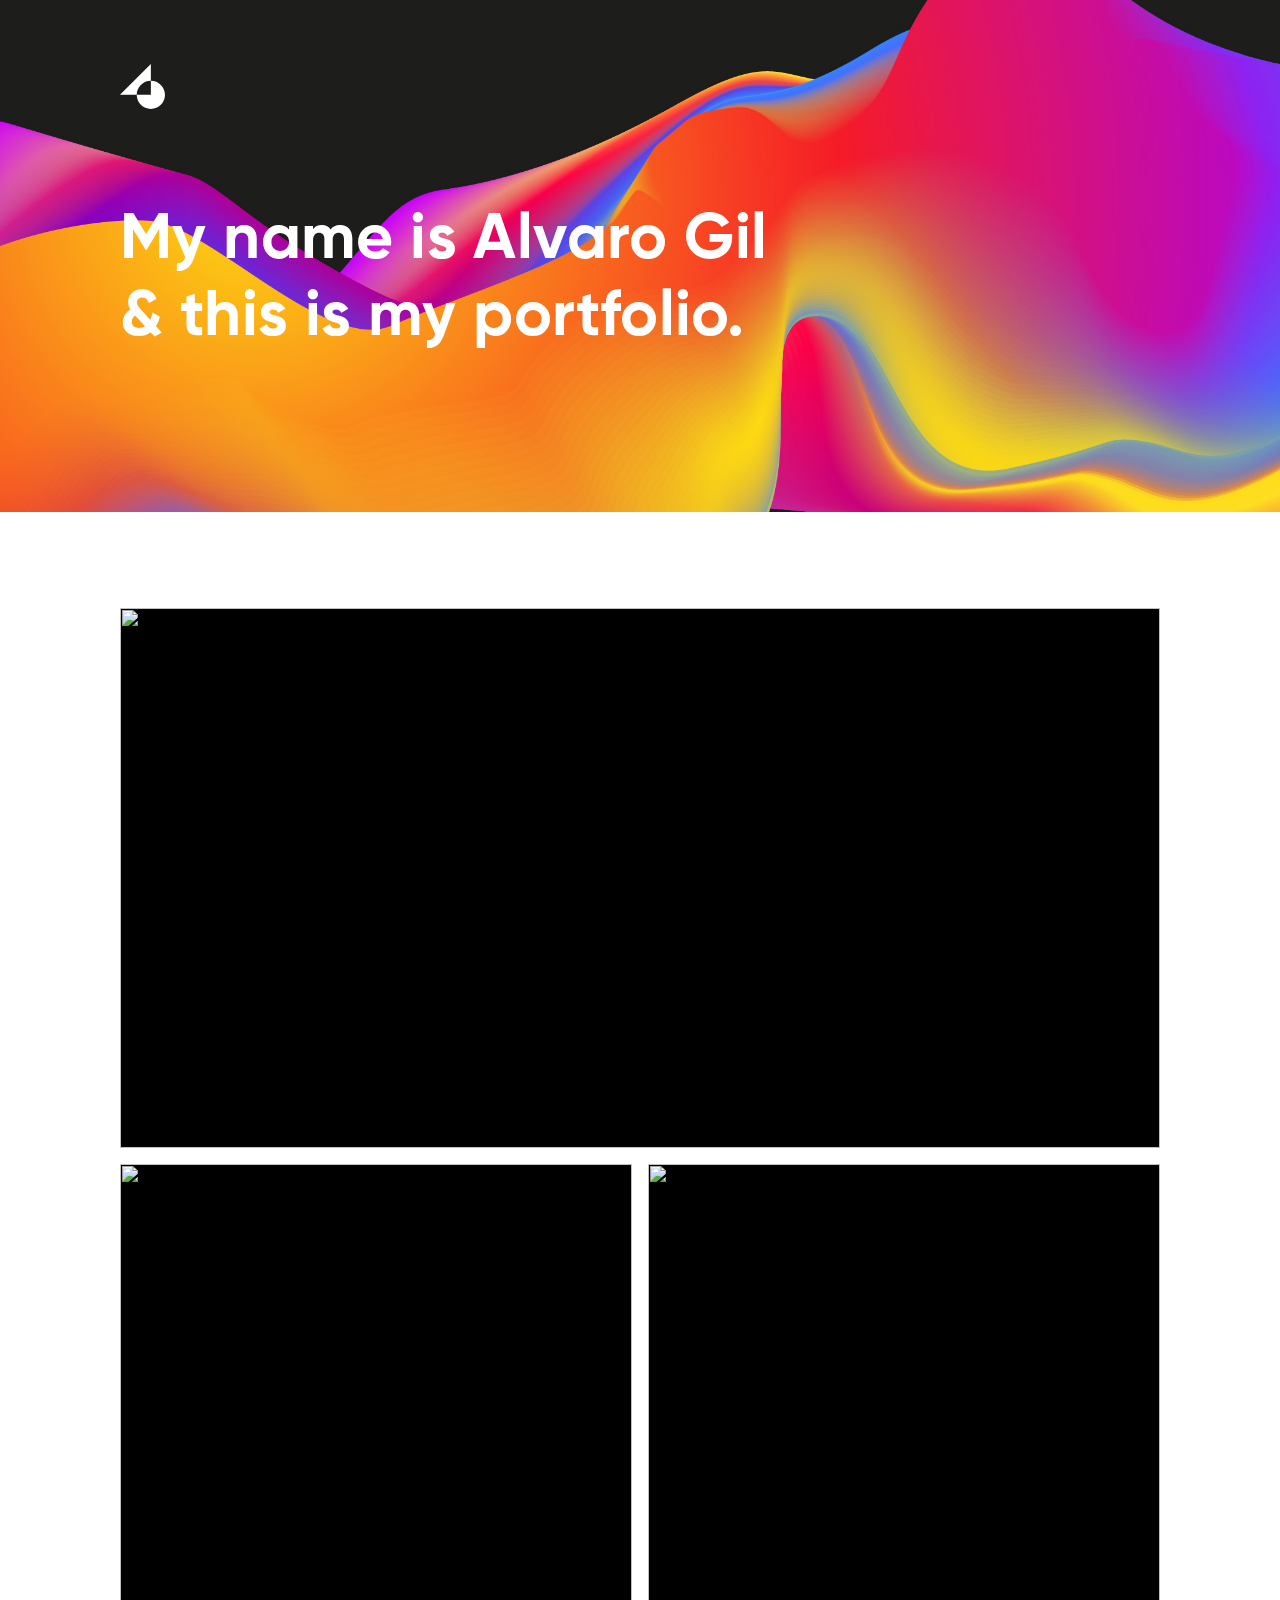
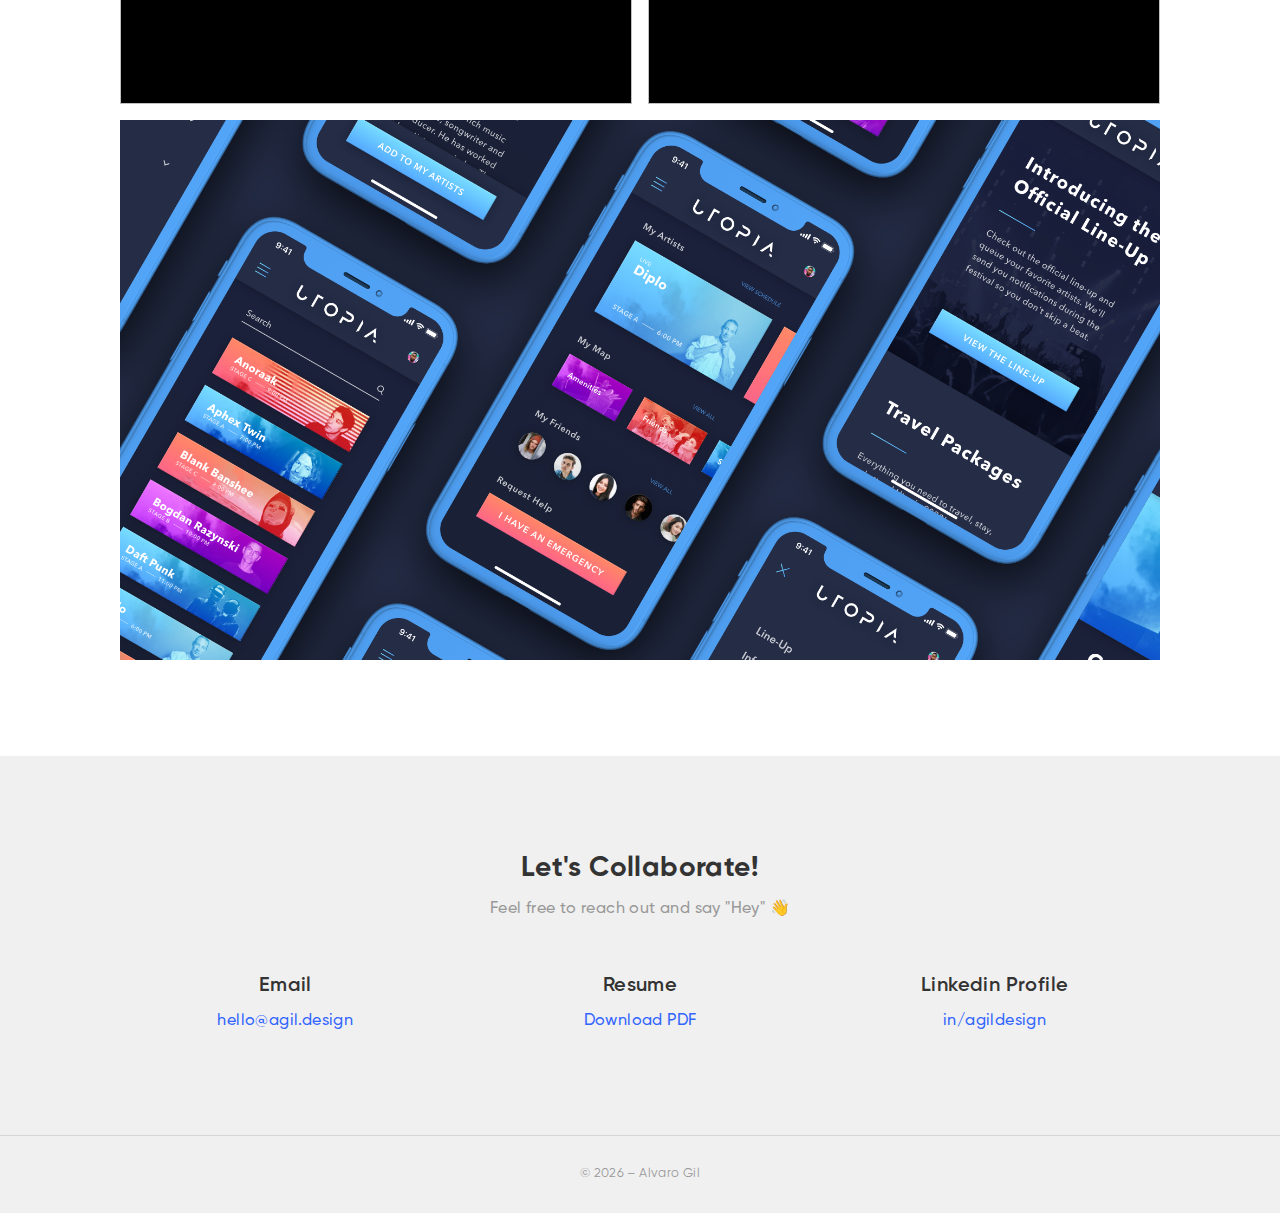
==== commit 076e457d: "Utopia Case Study Finished" ====
--- a/index.html
+++ b/index.html
@@ -40,9 +40,8 @@
 
 										<article id="louis-vuitton">
 											<header class="major">
-												<h5>Fashion Business Platform</h5>
-												<h3><a href="casestudy-utopia.html" class="link">Louis Vuitton Content Manager</a></h3>
-												<!-- <p>User Research &mdash; UX Design &mdash; IxD Design &mdash; UI Design</p> -->
+												<h5>Internal App</h5>
+												<h4><a href="casestudy-utopia.html" class="link">Louis Vuitton Visual Merchandising Assistant</a></h4>
 											</header>
 											<img src="images/case-studies/utopia/Utopia-Banner-BG.jpg" alt="" />
 										</article>
@@ -50,8 +49,7 @@
 										<article id="mode-de-vie">
 											<header class="major">
 												<h5>Lifestyle Editorial Platform</h5>
-												<h3><a href="casestudy-utopia.html" class="link">Mode de Vie e-Magazine</a></h3>
-												<!-- <p>IxD Design &mdash; UI Design &mdash; Branding</p> -->
+												<h4><a href="casestudy-utopia.html" class="link">Mode de Vie Magazine</a></h4>
 											</header>
 											<img src="images/case-studies/utopia/Utopia-Banner-BG.jpg" alt="" />
 										</article>
@@ -59,26 +57,23 @@
 										<article id="custom-feeds">
 											<header class="major">
 												<h5>Social Media Feature</h5>
-												<h3><a href="casestudy-utopia.html" class="link">Instagram Custom Feeds</a></h3>
-												<!-- <p>UX Design &mdash; IxD Design &mdash; UI Design</p> -->
+												<h4><a href="casestudy-utopia.html" class="link">Instagram Custom Feeds</a></h4>
 											</header>
 											<img src="images/case-studies/utopia/Utopia-Banner-BG.jpg" alt="" />
 										</article>
 
 										<article id="utopia">
 											<header class="major">
-												<h5>Event Microsite</h5>
-												<h3><a href="casestudy-utopia.html" class="link">Utopia Music Festival</a></h3>
-												<!-- <p>UX Design &mdash; IxD Design &mdash; UI Design &mdash; Branding</p> -->
+												<h5>Unique Event Microsite</h5>
+												<h4><a href="casestudy-utopia.html" class="link">Utopia Music Festival</a></h4>
 											</header>
-											<img src="images/case-studies/utopia/Utopia-Banner-BG.jpg" alt="" />
+											<img src="images/case-studies/utopia/Utopia-Banner-BG.png" alt="" />
 										</article>
 
-										<article id="osme">
+										<!-- <article id="osme">
 											<header class="major">
 												<h5>E-Commerce Strategy</h5>
-												<h3><a href="casestudy-utopia.html" class="link">OSME Fragrances</a></h3>
-												<!-- <p>UX Design &mdash; IxD Design</p> -->
+												<h4><a href="casestudy-utopia.html" class="link">OSME Fragrances</a></h4>
 											</header>
 											<img src="images/case-studies/utopia/Utopia-Banner-BG.jpg" alt="" />
 										</article>
@@ -86,8 +81,7 @@
 										<article id="listr">
 											<header class="major">
 												<h5>Health App</h5>
-												<h3><a href="casestudy-utopia.html" class="link">Listr Organic Food Finder</a></h3>
-												<!-- <p>UX Design &mdash; IxD Design &mdash; UI Design &mdash; Branding</p> -->
+												<h4><a href="casestudy-utopia.html" class="link">Listr Organic Food Finder</a></h4>
 											</header>
 											<img src="images/case-studies/utopia/Utopia-Banner-BG.jpg" alt="" />
 										</article>
@@ -95,11 +89,10 @@
 										<article id="smart-world">
 											<header class="major">
 												<h5>Online Learning Platform</h5>
-												<h3><a href="casestudy-utopia.html" class="link">Smart World</a></h3>
-												<!-- <p>UX Design &mdash; IxD Design</p> -->
+												<h4><a href="casestudy-utopia.html" class="link">Smart World</a></h4>
 											</header>
 											<img src="images/case-studies/utopia/Utopia-Banner-BG.jpg" alt="" />
-										</article>
+										</article> -->
 
 									</section>
 
@@ -120,19 +113,19 @@
 									<div class="col-4 col-12-small">
 										<div class="col-container">
 											<h5>Email</h5>
-											<a href="mailto:alvaromanuelgil@gmail.com">alvaromanuelgil@gmail.com</a>
+											<a href="mailto:hello@agil.design">hello@agil.design</a>
 										</div>
 									</div>
 									<div class="col-4 col-12-small">
 										<div class="col-container">
 											<h5>Resume</h5>
-											<a href="#" rel="noopener noreferrer" target="_blank">Download PDF</a>
+											<a href="images/AlvaroGil-Resume.pdf" rel="noopener noreferrer" target="_blank" download>Download PDF</a>
 										</div>
 									</div>
 									<div class="col-4 col-12-small">
 										<div class="col-container">
 											<h5>Linkedin Profile</h5>
-											<a href="https://www.linkedin.com/in/alvaromanuelgil" rel="noopener noreferrer" target="_blank">in/alvaromanuelgil</a>
+											<a href="https://www.linkedin.com/in/agildesign" rel="noopener noreferrer" target="_blank">in/agildesign</a>
 										</div>
 									</div>
 								</div>
@@ -142,7 +135,7 @@
 						</div>
 
 						<div class="copyright">
-							&copy; 2019 — Alvaro Gil
+							&copy; <script type="text/javascript">document.write(new Date().getFullYear()+" – ");</script>Alvaro Gil
 						</div>
 
 					</footer>
--- a/assets/css/main.css
+++ b/assets/css/main.css
@@ -137,14 +137,6 @@
 
 		}
 
-		@media screen and (max-width: 480px) {
-
-			body, input, select, textarea {
-				font-size: 12pt;
-			}
-
-		}
-
 	a {
 		-moz-transition: color 0.2s ease-in-out, border-bottom-color 0.2s ease-in-out;
 		-webkit-transition: color 0.2s ease-in-out, border-bottom-color 0.2s ease-in-out;
@@ -154,7 +146,7 @@
 		text-decoration: none;
 	}
 
-		a:hover {
+		a:hover, a:focus {
 			border-bottom-color: transparent;
 			color: #3366FF !important;
 			text-decoration: underline;
@@ -166,7 +158,7 @@
 		}
 
 	strong, b {
-		color: #ffffff;
+		color: #FFFFFF;
 		font-weight: 700;
 	}
 
@@ -2729,7 +2721,7 @@
 			background-repeat: no-repeat;
 			background-size: cover;
 			cursor: default;
-			height: 60vh;
+			height: 45vh;
 			/* max-height: 40em; */
 			min-height: 23em;
 			overflow: hidden;
@@ -2810,14 +2802,13 @@
 			}
 
 			.tiles article h5 {
-				font-weight: 500;
-				opacity: 0.85;
+				font-weight: 400;
+				opacity: 0.75;
 				margin: 0;
 			}
 
-			.tiles article h3 {
-				font-weight: 800;
-				margin: 0.125em 0 0.25em 0;
+			.tiles article h4 {
+				margin: 0.125em 0 0 0;
 			}
 
 			.tiles article .link.primary {
@@ -2830,47 +2821,6 @@
 				z-index: 4;
 			}
 
-			/* .tiles article:before {
-				-moz-transition: opacity 0.25s ease;
-				-webkit-transition: opacity 0.25s ease;
-				-ms-transition: opacity 0.25s ease;
-				transition: opacity 0.25s ease;
-
-				bottom: 0;
-				background-color: transparent;
-				content: '';
-				display: block;
-				height: 100%;
-				left: 0;
-				position: absolute;
-				width: 100%;
-				z-index: 2;
-			}
-
-			.tiles article:hover:after, .tiles article:focus:after {
-				background-color: #000000;
-				content: '';
-				display: block;
-				height: 100%;
-				left: 0;
-				opacity: 0.5;
-				position: absolute;
-				top: 0;
-				width: 100%;
-				z-index: 1;
-			} */
-
-			/* .tiles article:hover {
-				-moz-transform: scale(0.98);
-				-webkit-transform: scale(0.98);
-				-ms-transform: scale(0.98);
-				transform: scale(0.98);
-				-moz-filter: blur(0.5em);
-				-webkit-filter: blur(0.5em);
-				-ms-filter: blur(0.5em);
-				filter: blur(0.5em);
-			} */
-
 			.tiles article:nth-child(3n + 2), .tiles article:nth-child(3n + 3) {
 				width: calc( 50% - 0.5em );
 			}
@@ -2916,9 +2866,9 @@
 				min-height: 0;
 			}
 
-				.tiles article h3 {
+				/* .tiles article h3 {
 					font-size: 1.5em;
-				}
+				} */
 
 		}
 
@@ -3930,20 +3880,8 @@
 
 /* Case Study */
 
-	/* #hero-utopia {
-		background-image: url("../../images/case-studies/utopia/Utopia-Banner-Devices.png");
-	} */
-
-	#hero-utopia h5 {
-		font-weight: 500;
-		opacity: .85;
-		margin: 0 0 0.5em 0;
-	}
-
-	#hero-utopia img {
-		width: 100%;
-		height: auto;
-		margin: 4em 0 0 0;
+	#hero-utopia {
+		background-image: url("../../images/case-studies/utopia/Utopia-Banner-BG.png");
 	}
 
 	.case-study {
@@ -4014,6 +3952,10 @@
 		}
 
 		.case-study .col-container {
+			margin: 2.5em 0;
+		}
+
+		.case-study .col-container:first-child {
 			margin: 1.25em 0;
 		}
 
@@ -4031,6 +3973,10 @@
 
 		.case-study ul, .case-study li {
 			text-decoration: none;
+		}
+
+		.case-study em {
+			font-weight: 400;
 		}
 
 		.case-study .col-container i {
@@ -4039,8 +3985,28 @@
 			font-weight: 500;
 		}
 
+		.case-study img {
+				object-fit: cover;
+				object-position: 50% 50%;
+				height: 100%;
+				width: 100%;
+		}
+
+		/* .case-study img {
+			width: 100%;
+			height: auto;
+			margin: 0 auto;
+		} */
+
+		.case-study img.shadow-75 {
+			background-color: transparent;
+			-webkit-filter: drop-shadow( 0 0.25em 1em rgba(0, 0, 0, .75) );
+  		filter: drop-shadow( 0 0.25em 1em rgba(0, 0, 0, .75) );
+			/* box-shadow: 0 1em 4em rgba(0, 0, 0, .75); */
+		}
+
 		.blue-grad {
-			background-color: #77DDFF;
+			background-color: #55AAFF;
 			background-image: linear-gradient( #77DDFF, #55AAFF );
 			color: #FFFFFF;
 		}
@@ -4058,7 +4024,7 @@
 
 		.dark-grad h1, .dark-grad h2, .dark-grad h3,
 		.dark-grad h4, .dark-grad h5, .dark-grad h6 {
-			color: #77DDFF;
+			color: #55AAFF;
 		}
 
 		.white {
@@ -4098,6 +4064,14 @@
 			text-align: center;
 		}
 
+		.case-study#utopia-prototype .inner {
+			padding-bottom: 0 !important;
+		}
+
+		.case-study#utopia-prototype .col-container {
+			margin-bottom: 0 !important;
+		}
+
 		@media screen and (max-width: 768px) {
 
 				.case-study header {
@@ -4117,3 +4091,7 @@
 		.col-container {
 			margin: 1.25em 0;
 		}
+
+		.col-container.no-lineheight {
+			line-height: 0;
+		}
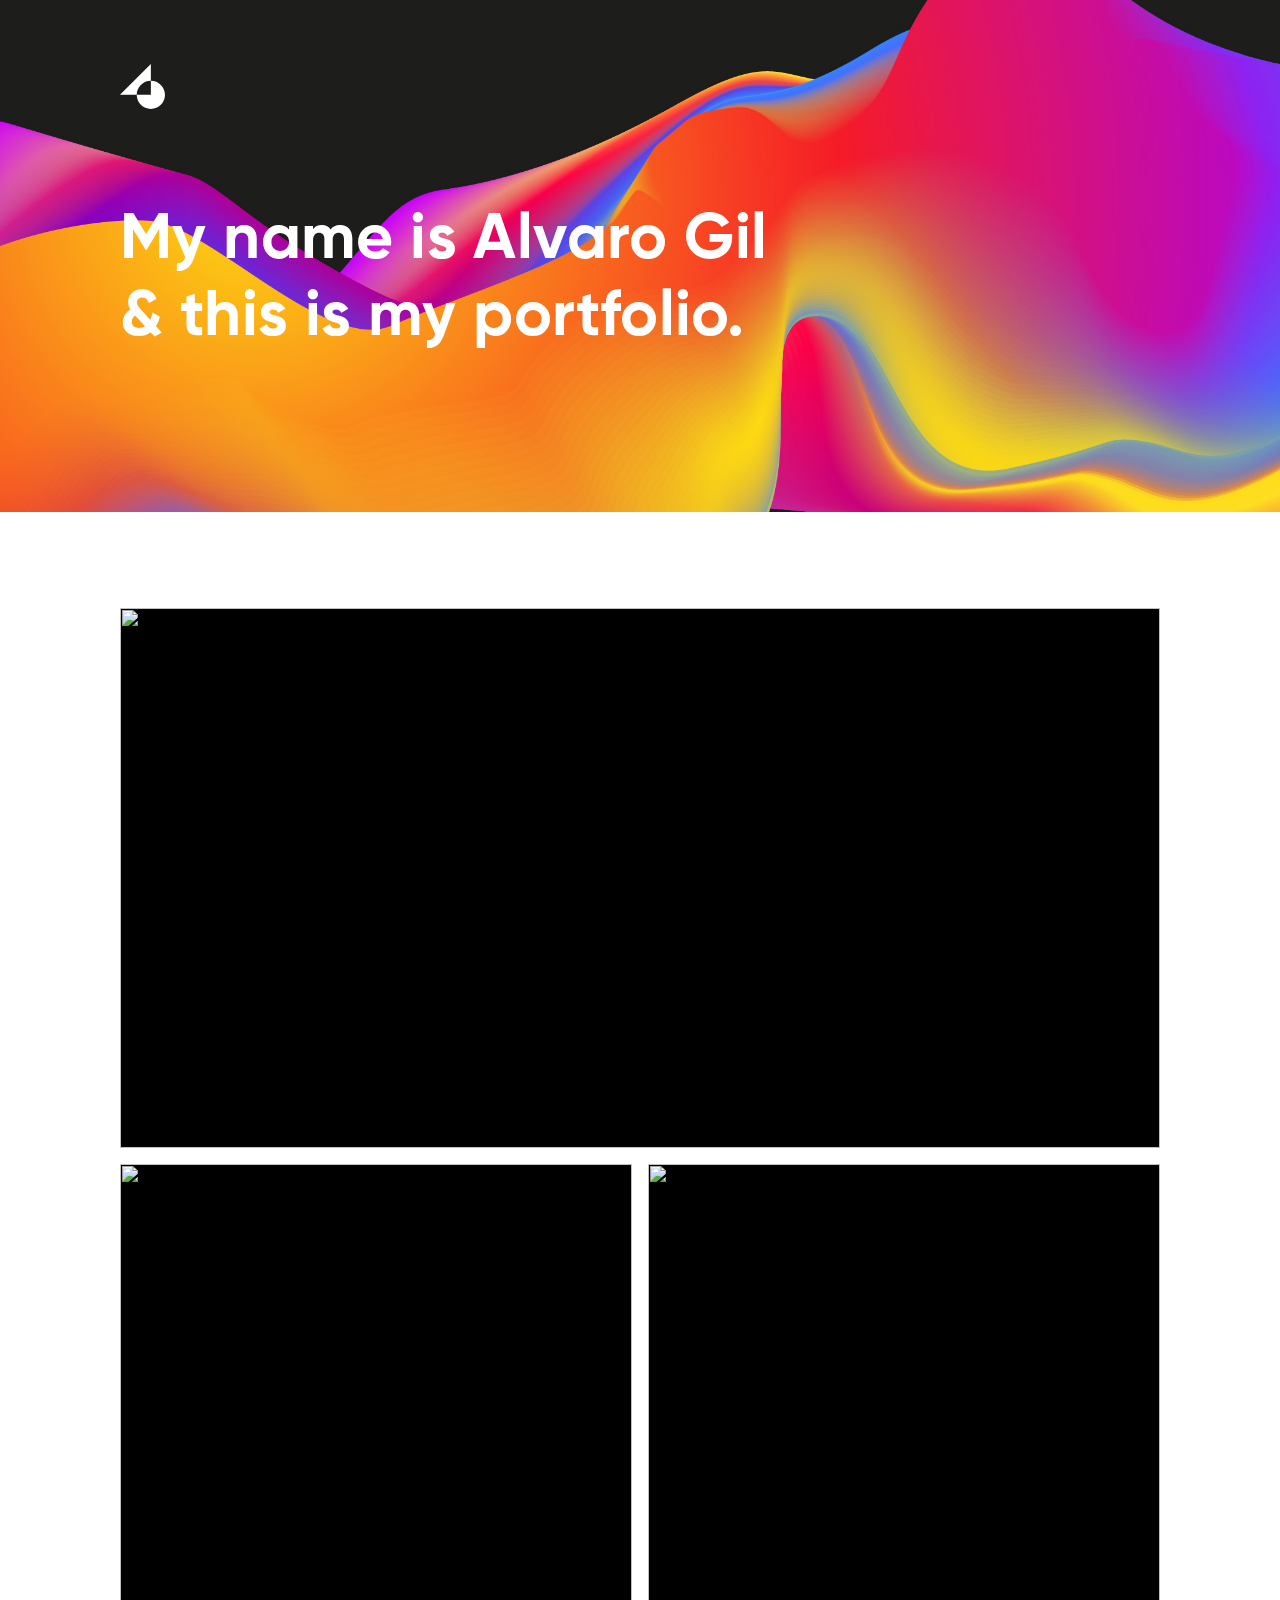
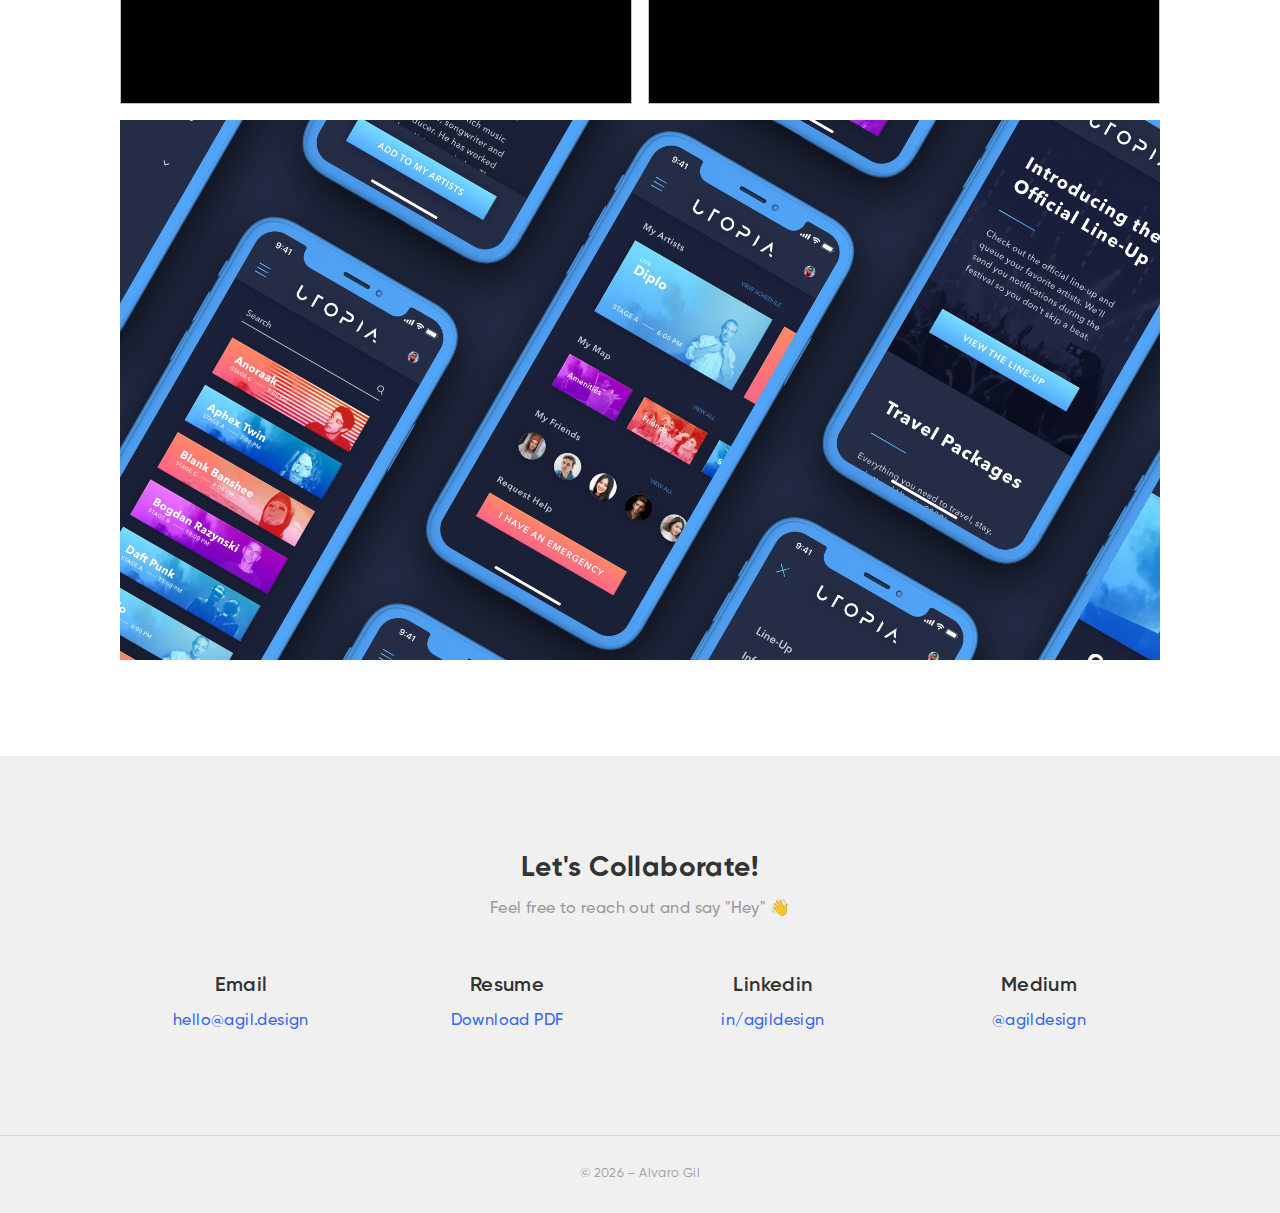
==== commit faa847a8: "Updated Footer" ====
--- a/index.html
+++ b/index.html
@@ -110,22 +110,28 @@
 								<p>Feel free to reach out and say "Hey" 👋</p>
 
 								<div class="row">
-									<div class="col-4 col-12-small">
+									<div class="col-3 col-6-small col-12-xsmall">
 										<div class="col-container">
 											<h5>Email</h5>
 											<a href="mailto:hello@agil.design">hello@agil.design</a>
 										</div>
 									</div>
-									<div class="col-4 col-12-small">
+									<div class="col-3 col-6-small col-12-xsmall">
 										<div class="col-container">
 											<h5>Resume</h5>
 											<a href="images/AlvaroGil-Resume.pdf" rel="noopener noreferrer" target="_blank" download>Download PDF</a>
 										</div>
 									</div>
-									<div class="col-4 col-12-small">
+									<div class="col-3 col-6-small col-12-xsmall">
 										<div class="col-container">
-											<h5>Linkedin Profile</h5>
+											<h5>Linkedin</h5>
 											<a href="https://www.linkedin.com/in/agildesign" rel="noopener noreferrer" target="_blank">in/agildesign</a>
+										</div>
+									</div>
+									<div class="col-3 col-6-small col-12-xsmall">
+										<div class="col-container">
+											<h5>Medium</h5>
+											<a href="https://medium.com/@agildesign" rel="noopener noreferrer" target="_blank">@agildesign</a>
 										</div>
 									</div>
 								</div>
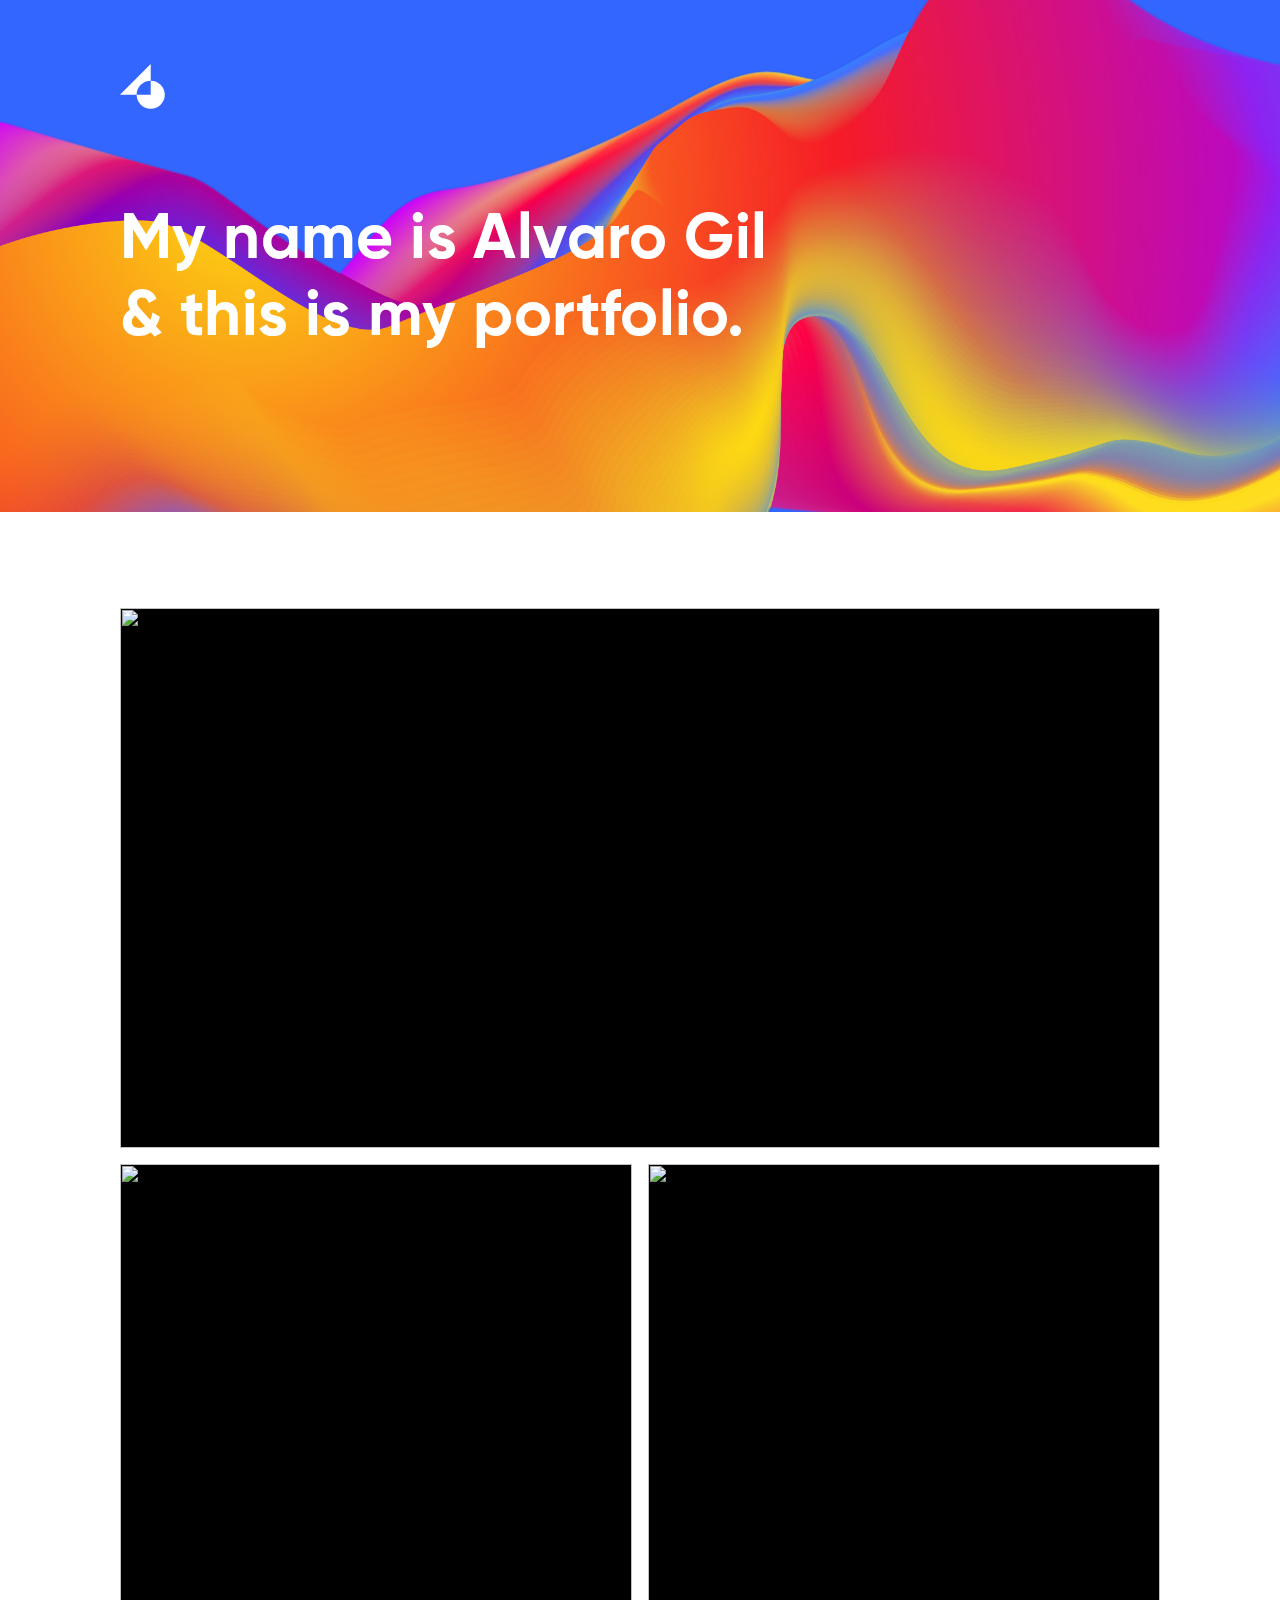
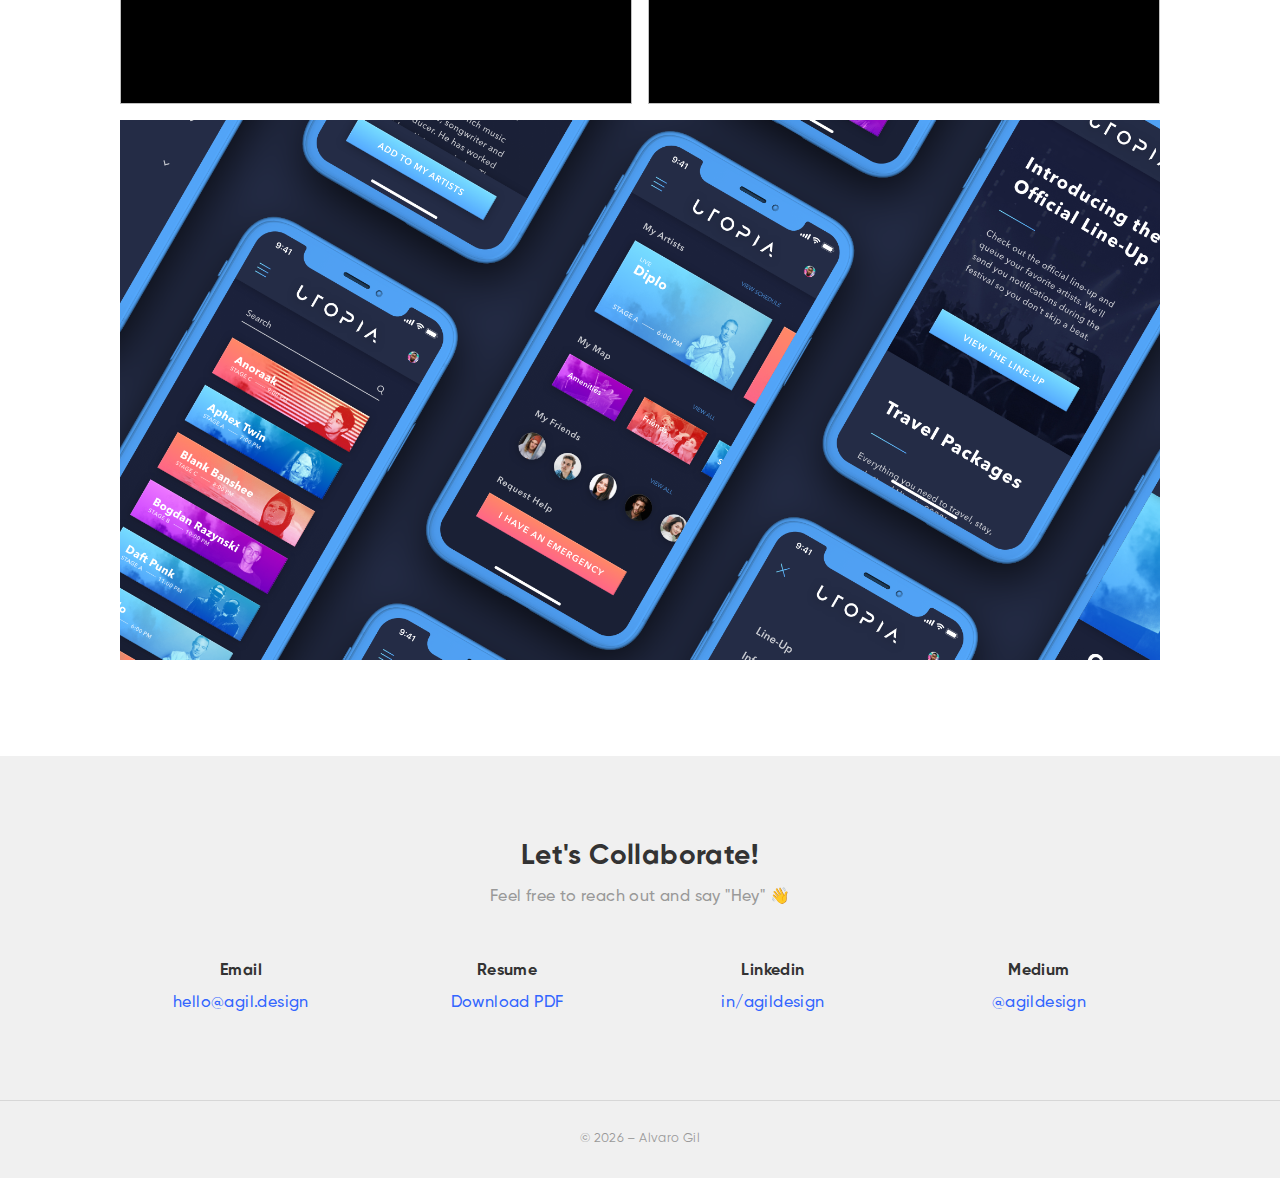
==== commit ce4ca306: "Finalized Utopia" ====
--- a/index.html
+++ b/index.html
@@ -16,7 +16,16 @@
 					<header id="header" class="alt">
 						<div class="inner">
 							<a href="index.html">
-								<img class="logo" src="images/Logo-AG.svg" alt="" />
+								<!-- <img class="logo" src="images/Logo-AG.svg" alt="" /> -->
+								<svg class="logo" width="48px" height="48px" viewBox="0 0 48 48" version="1.1" xmlns="http://www.w3.org/2000/svg" xmlns:xlink="http://www.w3.org/1999/xlink">
+								    <g id="Page-1" stroke="none" stroke-width="1">
+								        <g id="Blank-Tile" transform="translate(-48.000000, -24.000000)">
+								            <g id="Logo" transform="translate(48.000000, 24.000000)">
+								                <path d="M32.9142857,17.8285714 C41.2458957,17.8285714 48,24.5826758 48,32.9142857 C48,41.2458957 41.2458957,48 32.9142857,48 C24.5826758,48 17.8285714,41.2458957 17.8285714,32.9142857 L0,32.9142857 L32.9142857,0 L32.9142857,17.8285714 Z M32.9142857,17.8285714 C24.5826758,17.8285714 17.8285714,24.5826758 17.8285714,32.9142857 L32.9142857,32.9142857 L32.9142857,17.8285714 Z" id="Combined-Shape"></path>
+								            </g>
+								        </g>
+								    </g>
+								</svg>
 							</a>
 						</div>
 					</header>
@@ -38,33 +47,33 @@
 
 								<section id="one" class="tiles">
 
-										<article id="louis-vuitton">
+										<article id="louisvuitton">
 											<header class="major">
 												<h5>Internal App</h5>
-												<h4><a href="casestudy-utopia.html" class="link">Louis Vuitton Visual Merchandising Assistant</a></h4>
+												<h4><a href="casestudy-louisvuitton.html" class="link">Louis Vuitton Visual Merchandising Assistant</a></h4>
 											</header>
-											<img src="images/case-studies/utopia/Utopia-Banner-BG.jpg" alt="" />
+											<img src="images/case-studies/louisvuitton/LouisVuitton-Banner-BG.png" alt="" />
 										</article>
 
-										<article id="mode-de-vie">
+										<article id="modedevie">
 											<header class="major">
-												<h5>Lifestyle Editorial Platform</h5>
-												<h4><a href="casestudy-utopia.html" class="link">Mode de Vie Magazine</a></h4>
+												<h5>Lifestyle Editorial</h5>
+												<h4><a href="casestudy-modedevie.html" class="link">Mode de Vie Magazine</a></h4>
 											</header>
-											<img src="images/case-studies/utopia/Utopia-Banner-BG.jpg" alt="" />
+											<img src="images/case-studies/modedevie/ModeDeVie-Banner-BG.png" alt="" />
 										</article>
 
-										<article id="custom-feeds">
+										<article id="instagram">
 											<header class="major">
 												<h5>Social Media Feature</h5>
-												<h4><a href="casestudy-utopia.html" class="link">Instagram Custom Feeds</a></h4>
+												<h4><a href="casestudy-instagram.html" class="link">Instagram Custom Feeds</a></h4>
 											</header>
-											<img src="images/case-studies/utopia/Utopia-Banner-BG.jpg" alt="" />
+											<img src="images/case-studies/instagram/Instagram-Banner-BG.png" alt="" />
 										</article>
 
 										<article id="utopia">
 											<header class="major">
-												<h5>Unique Event Microsite</h5>
+												<h5>Event Microsite</h5>
 												<h4><a href="casestudy-utopia.html" class="link">Utopia Music Festival</a></h4>
 											</header>
 											<img src="images/case-studies/utopia/Utopia-Banner-BG.png" alt="" />
@@ -86,7 +95,7 @@
 											<img src="images/case-studies/utopia/Utopia-Banner-BG.jpg" alt="" />
 										</article>
 
-										<article id="smart-world">
+										<article id="smartworld">
 											<header class="major">
 												<h5>Online Learning Platform</h5>
 												<h4><a href="casestudy-utopia.html" class="link">Smart World</a></h4>
@@ -100,37 +109,42 @@
 
 					</div>
 
-				<!-- Footer -->
+					<!-- Footer -->
 					<footer id="footer">
 
-						<div class="inner">
+						<section id="contact">
 
-							<div id="contact">
-								<h4>Let's Collaborate!</h4>
-								<p>Feel free to reach out and say "Hey" 👋</p>
+							<div class="inner">
 
 								<div class="row">
-									<div class="col-3 col-6-small col-12-xsmall">
+
+									<div class="col-12">
 										<div class="col-container">
-											<h5>Email</h5>
+											<h4>Let's Collaborate!</h4>
+											<p>Feel free to reach out and say "Hey" 👋</p>
+										</div>
+									</div>
+									<div class="col-3 col-6-small">
+										<div class="col-container">
+											<h6>Email</h6>
 											<a href="mailto:hello@agil.design">hello@agil.design</a>
 										</div>
 									</div>
-									<div class="col-3 col-6-small col-12-xsmall">
+									<div class="col-3 col-6-small">
 										<div class="col-container">
-											<h5>Resume</h5>
+											<h6>Resume</h6>
 											<a href="images/AlvaroGil-Resume.pdf" rel="noopener noreferrer" target="_blank" download>Download PDF</a>
 										</div>
 									</div>
-									<div class="col-3 col-6-small col-12-xsmall">
+									<div class="col-3 col-6-small">
 										<div class="col-container">
-											<h5>Linkedin</h5>
+											<h6>Linkedin</h6>
 											<a href="https://www.linkedin.com/in/agildesign" rel="noopener noreferrer" target="_blank">in/agildesign</a>
 										</div>
 									</div>
-									<div class="col-3 col-6-small col-12-xsmall">
+									<div class="col-3 col-6-small">
 										<div class="col-container">
-											<h5>Medium</h5>
+											<h6>Medium</h6>
 											<a href="https://medium.com/@agildesign" rel="noopener noreferrer" target="_blank">@agildesign</a>
 										</div>
 									</div>
@@ -138,11 +152,12 @@
 
 							</div>
 
-						</div>
+						</section>
 
-						<div class="copyright">
+
+						<section id="copyright">
 							&copy; <script type="text/javascript">document.write(new Date().getFullYear()+" – ");</script>Alvaro Gil
-						</div>
+						</section>
 
 					</footer>
 
--- a/assets/css/main.css
+++ b/assets/css/main.css
@@ -2885,164 +2885,6 @@
 
 		}
 
-/* Contact Method */
-
-	.contact-method {
-		margin: 0 0 2em 0;
-		padding-left: 3.25em;
-		position: relative;
-	}
-
-		.contact-method .icon {
-			left: 0;
-			position: absolute;
-			top: 0;
-		}
-
-		.contact-method h3 {
-			margin: 0 0 0.5em 0;
-		}
-
-/* Spotlights */
-
-	/* .spotlights {
-		border-top: 0 !important;
-	}
-
-		.spotlights + * {
-			border-top: 0 !important;
-		}
-
-		.spotlights > section {
-			display: -moz-flex;
-			display: -webkit-flex;
-			display: -ms-flex;
-			display: flex;
-			-moz-flex-direction: row;
-			-webkit-flex-direction: row;
-			-ms-flex-direction: row;
-			flex-direction: row;
-			background-color: #2e3450;
-		}
-
-			.spotlights > section > .image {
-				background-position: center center;
-				background-size: cover;
-				border-radius: 0;
-				display: block;
-				position: relative;
-				width: 30%;
-			}
-
-				.spotlights > section > .image img {
-					border-radius: 0;
-					display: block;
-					width: 100%;
-				}
-
-				.spotlights > section > .image:before {
-					background: rgba(36, 41, 67, 0.9);
-					content: '';
-					display: block;
-					height: 100%;
-					left: 0;
-					opacity: 0;
-					position: absolute;
-					top: 0;
-					width: 100%;
-				}
-
-			.spotlights > section > .content {
-				display: -moz-flex;
-				display: -webkit-flex;
-				display: -ms-flex;
-				display: flex;
-				-moz-flex-direction: column;
-				-webkit-flex-direction: column;
-				-ms-flex-direction: column;
-				flex-direction: column;
-				-moz-justify-content: center;
-				-webkit-justify-content: center;
-				-ms-justify-content: center;
-				justify-content: center;
-				-moz-align-items: center;
-				-webkit-align-items: center;
-				-ms-align-items: center;
-				align-items: center;
-				padding: 2em 3em 0.1em 3em ;
-				width: 70%;
-			}
-
-				.spotlights > section > .content > .inner {
-					margin: 0 auto;
-					max-width: 100%;
-					width: 65em;
-				}
-
-			.spotlights > section:nth-child(2n) {
-				-moz-flex-direction: row-reverse;
-				-webkit-flex-direction: row-reverse;
-				-ms-flex-direction: row-reverse;
-				flex-direction: row-reverse;
-				background-color: #333856;
-			}
-
-				.spotlights > section:nth-child(2n) > .content {
-					-moz-align-items: -moz-flex-end;
-					-webkit-align-items: -webkit-flex-end;
-					-ms-align-items: -ms-flex-end;
-					align-items: flex-end;
-				}
-
-		@media screen and (max-width: 1680px) {
-
-			.spotlights > section > .image {
-				width: 40%;
-			}
-
-			.spotlights > section > .content {
-				width: 60%;
-			}
-
-		}
-
-		@media screen and (max-width: 1280px) {
-
-			.spotlights > section > .image {
-				width: 45%;
-			}
-
-			.spotlights > section > .content {
-				width: 55%;
-			}
-
-		}
-
-		@media screen and (max-width: 980px) {
-
-			.spotlights > section {
-				display: block;
-			}
-
-				.spotlights > section > .image {
-					width: 100%;
-				}
-
-				.spotlights > section > .content {
-					padding: 4em 3em 2em 3em ;
-					width: 100%;
-				}
-
-		}
-
-		@media screen and (max-width: 768px) {
-
-			.spotlights > section > .content {
-				padding: 3em 1.5em 1em 1.5em ;
-			}
-
-		} */
-
 /* Header */
 
 	@-moz-keyframes reveal-header {
@@ -3107,7 +2949,7 @@
 		line-height: 3.25em;
 		margin: 0;
 		position: fixed;
-		text-transform: uppercase;
+		/* text-transform: uppercase; */
 		top: 0;
 		width: 100%;
 		z-index: 10000;
@@ -3120,17 +2962,26 @@
 			height: inherit;
 			line-height: inherit;
 
+			fill: #FFFFFF;
 
 			width: 3.5em;
 			height: 3.5em;
 		}
 
 		#header.reveal .logo {
+			background-color: #3366FF;
+			fill: #FFFFFF;
+			padding: 1em;
+			width: 5em;
+			height: 5em;
+		}
+
+		/* #header.reveal .logo {
 			background-color: rgba( 29, 29, 29, 0.833);
 			padding: 0.85em 1em 1em 0.85em;
 			width: 5em;
 			height: 5em;
-		}
+		} */
 
 		#header nav {
 			display: -moz-flex;
@@ -3333,7 +3184,8 @@
 /* Banner */
 
 	#hero-home {
-		background-image: url("../../images/Header-BG-V1.JPG");
+		background-color: #3366FF;
+		background-image: url("../../images/Header-BG-V1.png");
 	}
 
 	.banner {
@@ -3346,7 +3198,6 @@
 		-webkit-align-items: center;
 		-ms-align-items: center;
 		align-items: center;
-		/* background-image: url("../../images/Header-BG-V1.JPG"); */
 		display: -moz-flex;
 		display: -webkit-flex;
 		display: -ms-flex;
@@ -3520,129 +3371,227 @@
 			/*border-bottom: solid 1px rgba(212, 212, 255, 0.1);*/
 		}
 
-/* Contact */
-
-	#contact {
-		/*border-bottom: solid 1px rgba(212, 212, 255, 0.1);*/
-		overflow-x: hidden;
-	}
-
-		#contact > .inner {
-			display: -moz-flex;
-			display: -webkit-flex;
-			display: -ms-flex;
-			display: flex;
-			padding: 0 !important;
-		}
-
-			#contact > .inner > :nth-child(2n - 1) {
-				padding: 4em 3em 2em 0 ;
-				border-right: solid 1px rgba(212, 212, 255, 0.1);
-				width: 60%;
-			}
-
-			#contact > .inner > :nth-child(2n) {
-				padding-left: 3em;
-				width: 40%;
-			}
-
-			#contact > .inner > .split {
-				padding: 0;
-			}
-
-				#contact > .inner > .split > * {
-					padding: 3em 0 1em 3em ;
-					position: relative;
-				}
-
-					#contact > .inner > .split > *:before {
-						border-top: solid 1px rgba(212, 212, 255, 0.1);
-						content: '';
-						display: block;
-						margin-left: -3em;
-						position: absolute;
-						top: 0;
-						width: calc(100vw + 3em);
-					}
-
-				#contact > .inner > .split > :first-child:before {
-					display: none;
-				}
-
-		@media screen and (max-width: 980px) {
-
-			#contact > .inner {
-				display: block;
-			}
-
-				#contact > .inner > :nth-child(2n - 1) {
-					padding: 4em 0 2em 0 ;
-					border-right: 0;
-					width: 100%;
-				}
-
-				#contact > .inner > :nth-child(2n) {
-					padding-left: 0;
-					width: 100%;
-				}
-
-				#contact > .inner > .split > * {
-					padding: 3em 0 1em 0 ;
-				}
-
-				#contact > .inner > .split > :first-child:before {
-					display: block;
-				}
-
-		}
-
-		@media screen and (max-width: 768px) {
-
-			#contact > .inner > :nth-child(2n - 1) {
-				padding: 3em 0 1em 0 ;
-			}
-
-		}
-
 /* Footer */
 
-	footer {
+	#footer {
+		-moz-transition: opacity 0.75s ease, -moz-transform 0.5s ease-out, -moz-filter 0.75s ease, -webkit-filter 0.75s ease;
+		-webkit-transition: opacity 0.75s ease, -webkit-transform 0.5s ease-out, -webkit-filter 0.5s ease, -webkit-filter 0.75s ease;
+		-ms-transition: opacity 0.75s ease, -ms-transform 0.5s ease-out, -ms-filter 0.75s ease, -webkit-filter 0.75s ease;
+		transition: opacity 0.75s ease, transform 0.5s ease-out, filter 0.75s ease, -webkit-filter 0.75s ease;
+
+		/* -moz-transition-delay: 1.0s;
+		-webkit-transition-delay: 1.0s;
+		-ms-transition-delay: 1.0s;
+		transition-delay: 1.0s; */
+
 		background-color: #F0F0F0;
 		text-align: center;
 	}
 
-	footer #contact {
-		margin: 2em 0 1em 0;
-	}
-
-	footer .contact-item {
-		width: 33%;
-		display: inline-block;
-	}
-
-	footer h4 {
+	#footer > * > .inner {
+		-moz-transition: opacity 0.75s ease, -moz-transform 0.5s ease-out, -moz-filter 0.75s ease, -webkit-filter 0.75s ease;
+		-webkit-transition: opacity 0.75s ease, -webkit-transform 0.5s ease-out, -webkit-filter 0.5s ease, -webkit-filter 0.75s ease;
+		-ms-transition: opacity 0.75s ease, -ms-transform 0.5s ease-out, -ms-filter 0.75s ease, -webkit-filter 0.75s ease;
+		transition: opacity 0.75s ease, transform 0.5s ease-out, filter 0.75s ease, -webkit-filter 0.75s ease;
+
+		-moz-transition-delay: 0.5s;
+		-webkit-transition-delay: 0.5s;
+		-ms-transition-delay: 0.5s;
+		transition-delay: 0.5s;
+
+		position: relative;
+		z-index: 2;
+
+		padding: 4em 0;
+		margin: 0 auto;
+		max-width: 65em;
+		width: calc(100% - 12em);
+	}
+
+	body.is-preload #footer {
+		-moz-filter: blur(0.5em);
+		-webkit-filter: blur(0.5em);
+		-ms-filter: blur(0.5em);
+		filter: blur(0.5em);
+		opacity: 0;
+	}
+
+	body.is-preload #footer > * > .inner {
+		-moz-filter: blur(0.5em);
+		-webkit-filter: blur(0.5em);
+		-ms-filter: blur(0.5em);
+		filter: blur(0.5em);
+		-moz-transform: translateX(-0.5em);
+		-webkit-transform: translateX(-0.5em);
+		-ms-transform: translateX(-0.5em);
+		transform: translateX(-0.5em);
+		opacity: 0;
+	}
+
+				@media screen and (max-width: 768px) {
+
+					#footer > * > .inner {
+						width: calc(100% - 6em);
+					}
+
+				}
+
+				@media screen and (max-width: 480px) {
+
+					#footer > * > .inner {
+						width: calc(100% - 4em);
+					}
+
+				}
+
+	#footer h4 {
 		margin: 0 0 0.375em 0;
 		color: #333333;
 	}
 
-	footer h5 {
+	#footer #contact h6 {
 		margin: 0 0 0.5em 0;
-		font-weight: 600;
+		font-weight: 700;
 		color: #333333;
-	}
-
-	footer a {
+		/* text-transform: uppercase; */
+	}
+
+	#footer #contact a {
 		font-weight: 500;
 		color: #3366FF;
 	}
 
-	footer p {
+	#footer p {
 		margin: 0 0 2em 0;
 		font-weight: 500;
 		color: #999999;
 	}
 
-	footer .copyright {
+	#footer #projects {
+		background-color: #FFFFFF;
+	}
+
+	#footer #projects article {
+		-moz-align-items: center;
+		-webkit-align-items: center;
+		-ms-align-items: center;
+		align-items: center;
+		display: -moz-flex;
+		display: -webkit-flex;
+		display: -ms-flex;
+		display: flex;
+		background-color: #000000;
+		background-position: center;
+		background-repeat: no-repeat;
+		background-size: cover;
+		cursor: default;
+		height: 16em;
+		overflow: hidden;
+		position: relative;
+		width: 100%;
+		text-align: center;
+	}
+
+		#footer #projects img {
+			position: absolute;
+			object-fit: cover;
+			object-position: 50% 50%;
+			height: 100%;
+			width: 100%;
+		}
+
+		#footer #projects article img {
+			-moz-transition: -moz-transform 0.5s ease, opacity 0.5s ease, -moz-filter 1s ease, -webkit-filter 1s ease;
+			-webkit-transition: -webkit-transform 0.5s ease, opacity 0.5s ease, -webkit-filter 1s ease, -webkit-filter 1s ease;
+			-ms-transition: -ms-transform 0.5s ease, opacity 0.5s ease, -ms-filter 1s ease, -webkit-filter 1s ease;
+			transition: transform 0.5s ease, opacity 0.5s ease, filter 1s ease, -webkit-filter 1s ease;
+			opacity: 1;
+		}
+
+		#footer #projects article:hover img, #footer #projects article:focus img {
+			opacity: 0.5;
+			-moz-transform: scale(1.03);
+			-webkit-transform: scale(1.03);
+			-ms-transform: scale(1.03);
+			transform: scale(1.03);
+			-moz-filter: blur(0.5em);
+			-webkit-filter: blur(0.5em);
+			-ms-filter: blur(0.5em);
+			filter: blur(0.5em);
+		}
+
+		#footer #projects article header {
+			-moz-transition: -moz-transform 0.25s ease, opacity 0.25s ease, -moz-filter 1s ease, -webkit-filter 1s ease;
+			-webkit-transition: -webkit-transform 0.25s ease, opacity 0.25s ease, -webkit-filter 1s ease, -webkit-filter 1s ease;
+			-ms-transition: -ms-transform 0.25s ease, opacity 0.25s ease, -ms-filter 1s ease, -webkit-filter 1s ease;
+			transition: transform 0.25s ease, opacity 0.25s ease, filter 1s ease, -webkit-filter 1s ease;
+
+			position: relative;
+			z-index: 3;
+			margin: 0 auto;
+
+			opacity: 0;
+
+			-moz-transform: scale(1.03);
+			-webkit-transform: scale(1.03);
+			-ms-transform: scale(1.03);
+			transform: scale(1.03);
+			-moz-filter: blur(0.25em);
+			-webkit-filter: blur(0.25em);
+			-ms-filter: blur(0.25em);
+			filter: blur(0.25em);
+
+			padding: 6em 4em;
+		}
+
+		#footer #projects article:hover header, #footer #projects article:focus header {
+			opacity: 1;
+
+			-moz-transform: scale(1);
+			-webkit-transform: scale(1);
+			-ms-transform: scale(1);
+			transform: scale(1);
+			-moz-filter: blur(0em);
+			-webkit-filter: blur(0em);
+			-ms-filter: blur(0em);
+			filter: blur(0em);
+		}
+
+		#footer #projects article p {
+			font-weight: 400;
+			color: #FFFFFF;
+			opacity: 0.85;
+		}
+
+		#footer #projects article h6 {
+			font-weight: 400;
+			opacity: 0.75;
+			margin: 0;
+		}
+
+		#footer #projects article h5 {
+			margin: 0.25em 0 0 0;
+		}
+
+		#footer #projects article .link {
+			border: 0;
+			height: 100%;
+			left: 0;
+			position: absolute;
+			top: 0;
+			width: 100%;
+			z-index: 4;
+		}
+
+		@media screen and (max-width: 768px) {
+
+			#footer #projects article {
+				height: 12em;
+			}
+
+		}
+
+	#footer #copyright {
 		font-size: 0.8em;
 		list-style: none;
 		padding: 2rem 0;
@@ -3654,7 +3603,7 @@
 
 	@media screen and (max-width: 480px) {
 
-		footer .copyright {
+		#footer #copyright {
 			display: block;
 			line-height: inherit;
 		}
@@ -3894,7 +3843,7 @@
 		-webkit-align-items: center;
 		-ms-align-items: center;
 		align-items: center; */
-		background-color: #1D1D1B;
+		/* background-color: #1D1D1B; */
 		display: -moz-flex;
 		display: -webkit-flex;
 		display: -ms-flex;
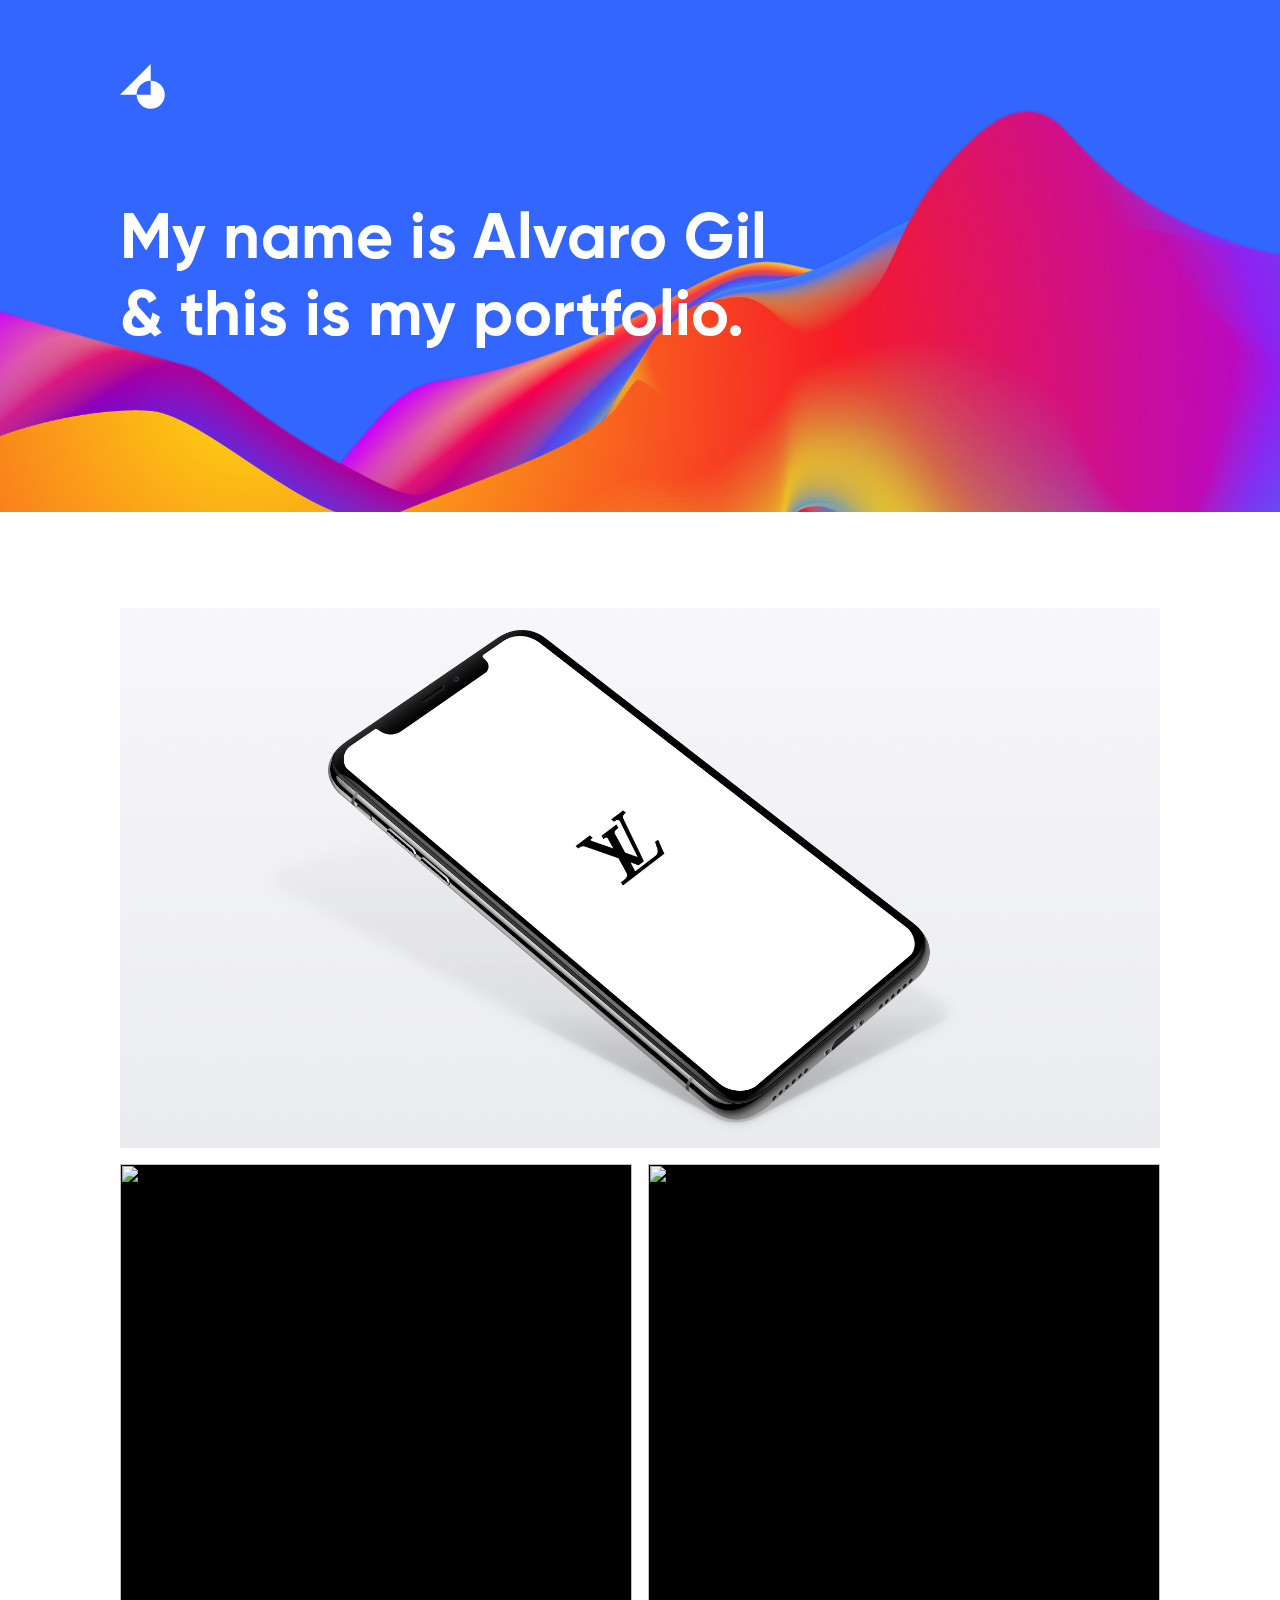
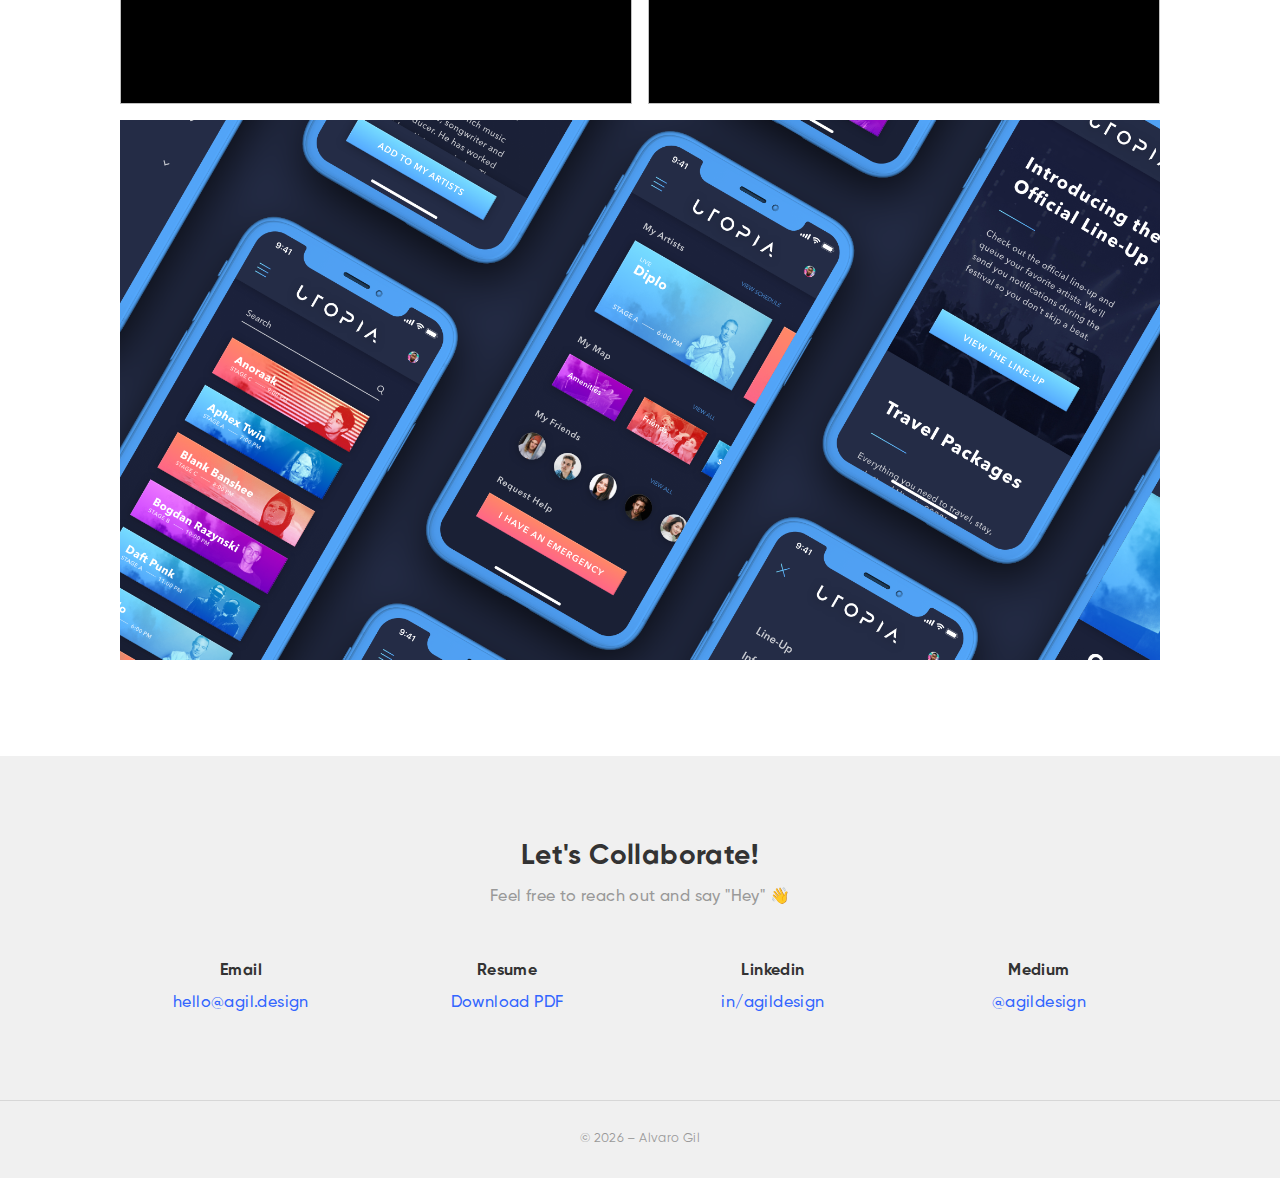
==== commit a5574387: "LV Case Study" ====
--- a/index.html
+++ b/index.html
@@ -37,6 +37,9 @@
 								<h1>My name is Alvaro Gil & this is my portfolio.</h1>
 							</header>
 						</div>
+						<video autoplay muted loop id="video">
+							<source src="images/Header-BG_MED.mp4" type="video/mp4">
+						</video>
 					</section>
 
 				<!-- Main -->
@@ -47,12 +50,12 @@
 
 								<section id="one" class="tiles">
 
-										<article id="louisvuitton">
+										<article id="voila">
 											<header class="major">
-												<h5>Internal App</h5>
-												<h4><a href="casestudy-louisvuitton.html" class="link">Louis Vuitton Visual Merchandising Assistant</a></h4>
+												<h5>Louis Vuitton Internal App</h5>
+												<h4><a href="casestudy-voila.html" class="link">VoiLà! Merchandise Assistant</a></h4>
 											</header>
-											<img src="images/case-studies/louisvuitton/LouisVuitton-Banner-BG.png" alt="" />
+											<img src="images/case-studies/voila/VoiLa-Banner-BG.png" alt="" />
 										</article>
 
 										<article id="modedevie">
--- a/assets/css/main.css
+++ b/assets/css/main.css
@@ -2485,16 +2485,15 @@
 		-ms-transition: background-color 0.2s ease-in-out, box-shadow 0.2s ease-in-out, color 0.2s ease-in-out;
 		transition: background-color 0.2s ease-in-out, box-shadow 0.2s ease-in-out, color 0.2s ease-in-out;
 		background-color: transparent;
-		border: 0;
+		border: 2px solid #FFFFFF;
 		border-radius: 0;
-		box-shadow: inset 0 0 0 2px #ffffff;
-		color: #ffffff;
+		margin: 1.5em 0 0 0 !important;
+		color: #FFFFFF;
 		cursor: pointer;
 		display: inline-block;
 		font-size: 0.8em;
 		font-weight: 700;
 		height: 3.5em;
-		letter-spacing: 0.25em;
 		line-height: 3.5em;
 		padding: 0 1.75em;
 		text-align: center;
@@ -2512,11 +2511,11 @@
 		button:active,
 		.button:hover,
 		.button:active {
-			box-shadow: inset 0 0 0 2px #9bf1ff;
-			color: #9bf1ff;
-		}
-
-		input[type="submit"]:active,
+			color: #333333;
+			background-color: #FFFFFF;
+		}
+
+		/* input[type="submit"]:active,
 		input[type="reset"]:active,
 		input[type="button"]:active,
 		button:active,
@@ -2524,7 +2523,7 @@
 			background-color: rgba(155, 241, 255, 0.1);
 			box-shadow: inset 0 0 0 2px #53e3fb;
 			color: #53e3fb;
-		}
+		} */
 
 		input[type="submit"].icon:before,
 		input[type="reset"].icon:before,
@@ -2968,6 +2967,10 @@
 			height: 3.5em;
 		}
 
+		#header .logo.onlight{
+			fill: #3366FF;
+		}
+
 		#header.reveal .logo {
 			background-color: #3366FF;
 			fill: #FFFFFF;
@@ -3183,9 +3186,18 @@
 
 /* Banner */
 
-	#hero-home {
+	.banner#hero-home {
 		background-color: #3366FF;
 		background-image: url("../../images/Header-BG-V1.png");
+	}
+
+	.banner #video {
+		position: absolute;
+		top: 0;
+		object-fit: cover;
+		/* object-position: 50% 50%; */
+		height: 100%;
+		width: 100%;
 	}
 
 	.banner {
@@ -3213,6 +3225,7 @@
 		max-height: 32em;
 		min-height: 22em;
 		position: relative;
+		overflow: hidden;
 	}
 
 		.banner > .inner {
@@ -3273,6 +3286,10 @@
 		}
 
 		@media screen and (max-width: 768px) {
+
+				.banner {
+					background-attachment: scroll;
+				}
 
 				.banner > .inner header {
 					width: 75%;
@@ -3593,6 +3610,7 @@
 
 	#footer #copyright {
 		font-size: 0.8em;
+		font-weight: 400;
 		list-style: none;
 		padding: 2rem 0;
 		border-top: solid 1px rgba(0, 0, 0, 0.1);
@@ -3833,6 +3851,10 @@
 		background-image: url("../../images/case-studies/utopia/Utopia-Banner-BG.png");
 	}
 
+	#hero-voila {
+		background-image: url("../../images/case-studies/voila/VoiLa-Banner-BG.png");
+	}
+
 	.case-study {
 		/* -moz-transition: opacity 0.75s ease, -moz-transform 0.5s ease-out, -moz-filter 0.75s ease, -webkit-filter 0.75s ease;
 		-webkit-transition: opacity 0.75s ease, -webkit-transform 0.5s ease-out, -webkit-filter 0.5s ease, -webkit-filter 0.75s ease;
@@ -3954,14 +3976,35 @@
 			/* box-shadow: 0 1em 4em rgba(0, 0, 0, .75); */
 		}
 
+		.case-study img.shadow-35 {
+			background-color: transparent;
+			-webkit-filter: drop-shadow( 0 0.25em 1em rgba(0, 0, 0, .35) );
+  		filter: drop-shadow( 0 0.25em 1em rgba(0, 0, 0, .35) );
+			/* box-shadow: 0 1em 4em rgba(0, 0, 0, .75); */
+		}
+
 		.blue-grad {
 			background-color: #55AAFF;
 			background-image: linear-gradient( #77DDFF, #55AAFF );
 			color: #FFFFFF;
 		}
 
+		.brown {
+			background-color: #453230;
+			color: #FFFFFF;
+		}
+
+		.tan {
+			background-color: #937867;
+			color: #FFFFFF;
+		}
+
 		.blue-grad h1, .blue-grad h2, .blue-grad h3,
-		.blue-grad h4, .blue-grad h5, .blue-grad h6 {
+		.blue-grad h4, .blue-grad h5, .blue-grad h6,
+		.brown h1, .brown h2, .brown h3,
+		.brown h4, .brown h5, .brown h6,
+		.tan h1, .tan h2, .tan h3,
+		.tan h4, .tan h5, .tan h6 {
 			color: #FFFFFF;
 		}
 
@@ -4021,7 +4064,28 @@
 			margin-bottom: 0 !important;
 		}
 
+		.case-study#voila-user-quote {
+			background-image: url("../../images/case-studies/voila/VoiLa-UserQuote-BG.jpg");
+			height: 100%;
+		  background-position: center;
+		  background-repeat: no-repeat;
+		  background-size: cover;
+			text-align: center;
+		}
+
+		.case-study#voila-prototype .inner {
+			padding-bottom: 0 !important;
+		}
+
+		.case-study#voila-prototype .col-container {
+			margin-bottom: 0 !important;
+		}
+
 		@media screen and (max-width: 768px) {
+
+				.case-study {
+					background-attachment: scroll;
+				}
 
 				.case-study header {
 					width: 75%;
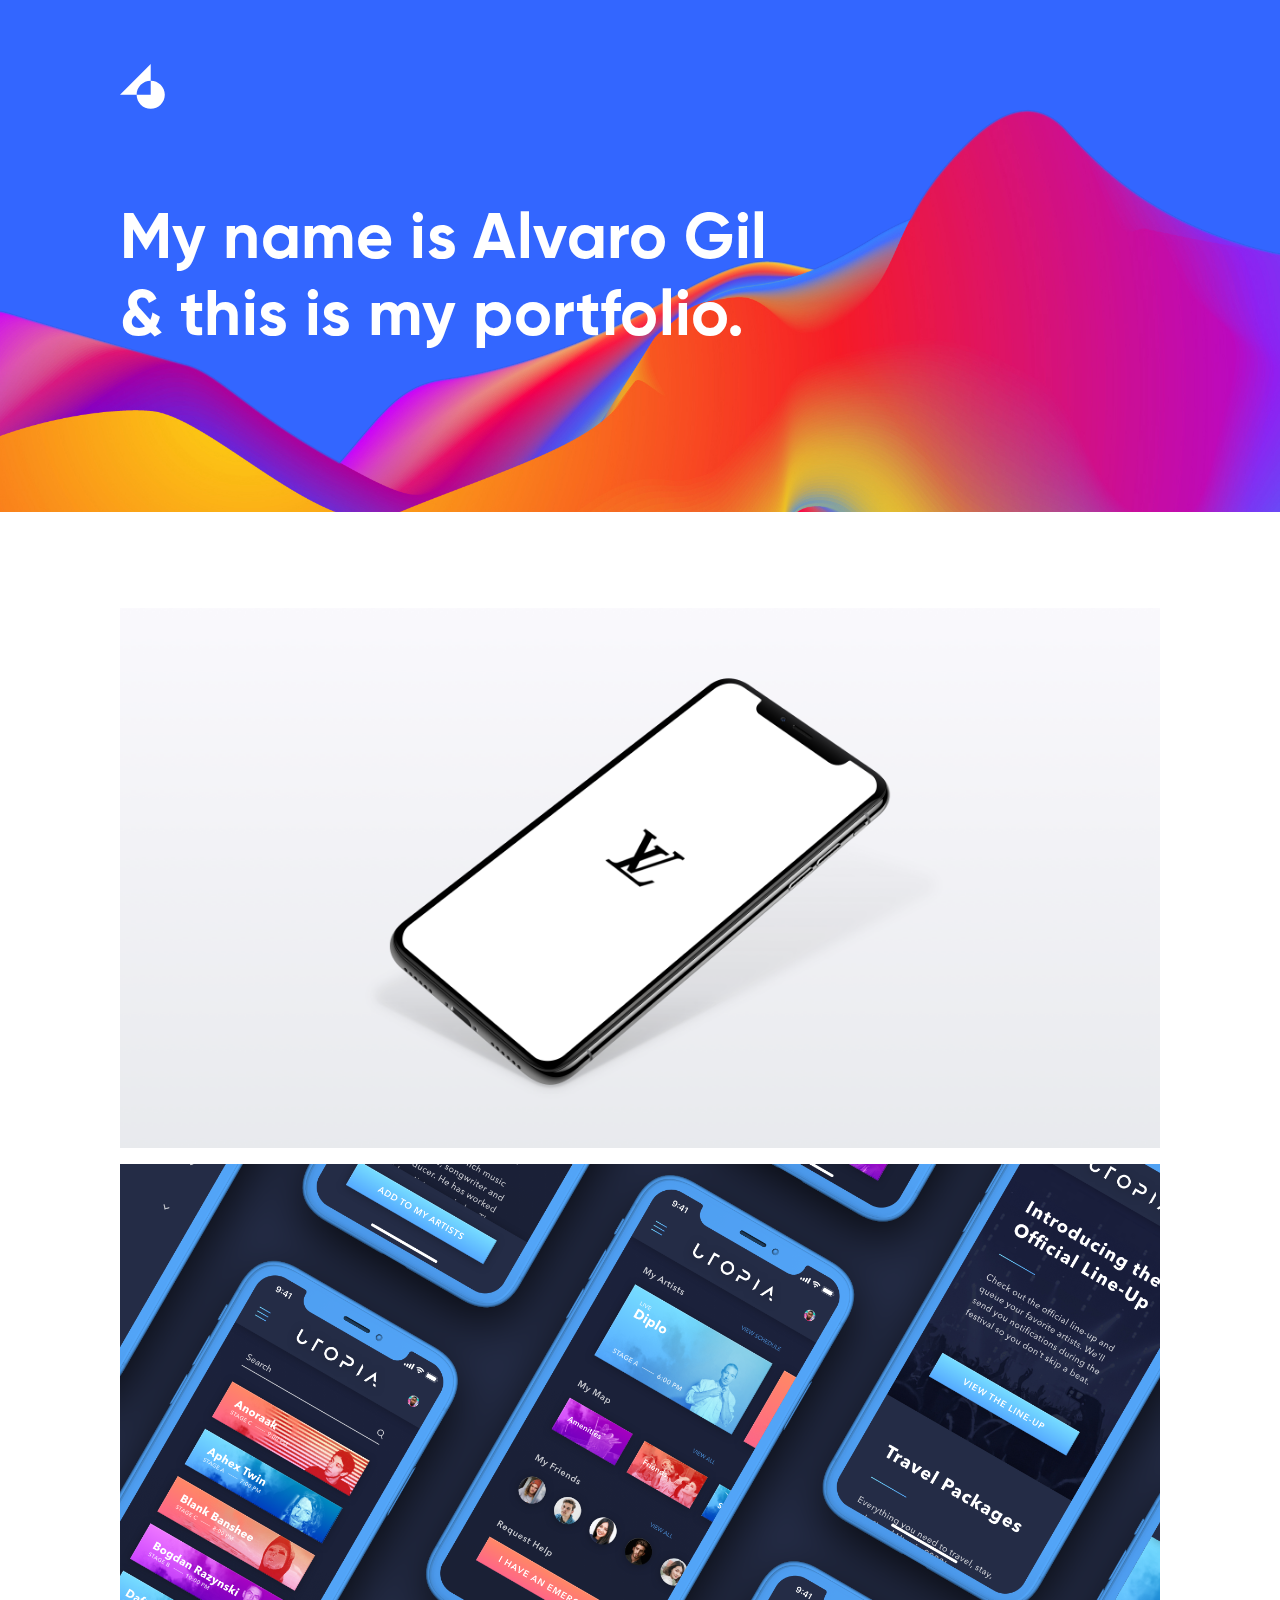
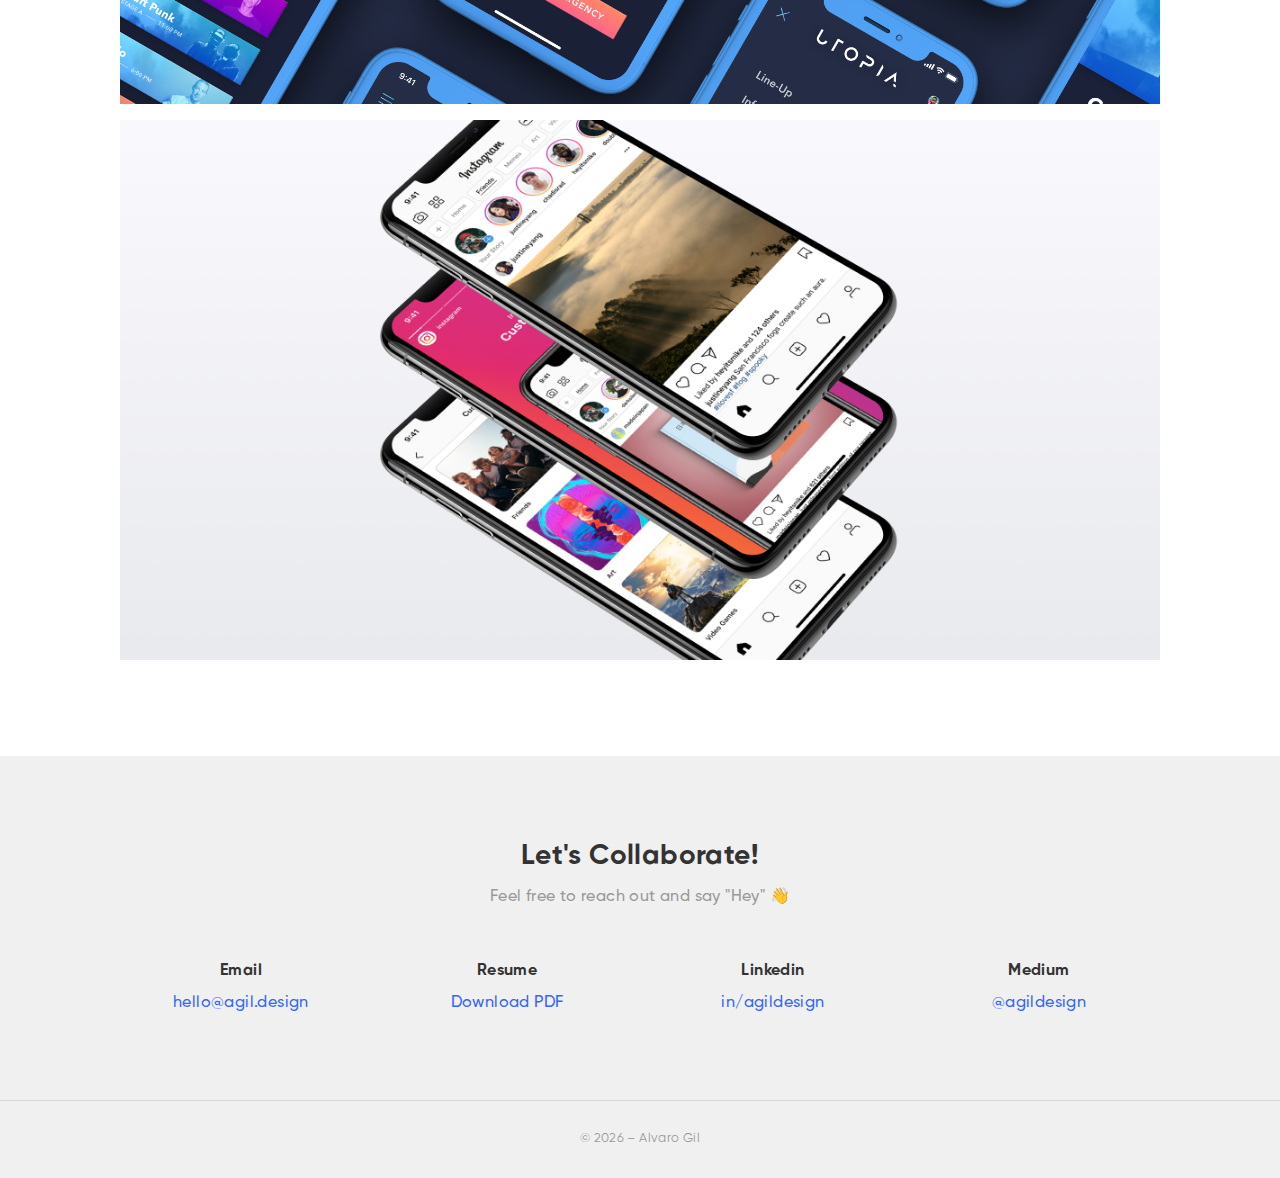
==== commit 93ff53e3: "Instagram Case Study" ====
--- a/index.html
+++ b/index.html
@@ -5,6 +5,7 @@
 		<meta charset="utf-8" />
 		<meta name="viewport" content="width=device-width, initial-scale=1, user-scalable=no" />
 		<link rel="stylesheet" href="assets/css/main.css" />
+		<link rel='shortcut icon' type='image/x-icon' href='./favicon.ico' />
 		<noscript><link rel="stylesheet" href="assets/css/noscript.css" /></noscript>
 	</head>
 	<body class="is-preload">
@@ -37,7 +38,7 @@
 								<h1>My name is Alvaro Gil & this is my portfolio.</h1>
 							</header>
 						</div>
-						<video autoplay muted loop id="video">
+						<video id="video" autoplay muted loop>
 							<source src="images/Header-BG_MED.mp4" type="video/mp4">
 						</video>
 					</section>
@@ -58,12 +59,20 @@
 											<img src="images/case-studies/voila/VoiLa-Banner-BG.png" alt="" />
 										</article>
 
-										<article id="modedevie">
+										<!-- <article id="modedevie">
 											<header class="major">
 												<h5>Lifestyle Editorial</h5>
 												<h4><a href="casestudy-modedevie.html" class="link">Mode de Vie Magazine</a></h4>
 											</header>
 											<img src="images/case-studies/modedevie/ModeDeVie-Banner-BG.png" alt="" />
+										</article> -->
+
+										<article id="utopia">
+											<header class="major">
+												<h5>Event Microsite</h5>
+												<h4><a href="casestudy-utopia.html" class="link">Utopia Music Festival</a></h4>
+											</header>
+											<img src="images/case-studies/utopia/Utopia-Banner-BG.png" alt="" />
 										</article>
 
 										<article id="instagram">
@@ -72,14 +81,6 @@
 												<h4><a href="casestudy-instagram.html" class="link">Instagram Custom Feeds</a></h4>
 											</header>
 											<img src="images/case-studies/instagram/Instagram-Banner-BG.png" alt="" />
-										</article>
-
-										<article id="utopia">
-											<header class="major">
-												<h5>Event Microsite</h5>
-												<h4><a href="casestudy-utopia.html" class="link">Utopia Music Festival</a></h4>
-											</header>
-											<img src="images/case-studies/utopia/Utopia-Banner-BG.png" alt="" />
 										</article>
 
 										<!-- <article id="osme">
--- a/assets/css/main.css
+++ b/assets/css/main.css
@@ -2502,7 +2502,8 @@
 		white-space: nowrap;
 	}
 
-		input[type="submit"]:hover, input[type="submit"]:active,
+		input[type="submit"]:hover,
+		input[type="submit"]:active,
 		input[type="reset"]:hover,
 		input[type="reset"]:active,
 		input[type="button"]:hover,
@@ -2511,8 +2512,31 @@
 		button:active,
 		.button:hover,
 		.button:active {
-			color: #333333;
+			color: #666666;
 			background-color: #FFFFFF;
+		}
+
+		.white input[type="submit"],
+		.white input[type="reset"],
+		.white input[type="button"],
+		.white button,
+		.white .button {
+			border: 2px solid #666666;
+			color: #666666;
+		}
+
+		.white input[type="submit"]:hover,
+		.white input[type="submit"]:active,
+		.white input[type="reset"]:hover,
+		.white input[type="reset"]:active,
+		.white input[type="button"]:hover,
+		.white input[type="button"]:active,
+		.white button:hover,
+		.white button:active,
+		.white .button:hover,
+		.white .button:active {
+			color: #FFFFFF;
+			background-color: #666666;
 		}
 
 		/* input[type="submit"]:active,
@@ -2820,7 +2844,7 @@
 				z-index: 4;
 			}
 
-			.tiles article:nth-child(3n + 2), .tiles article:nth-child(3n + 3) {
+			/* .tiles article:nth-child(3n + 2), .tiles article:nth-child(3n + 3) {
 				width: calc( 50% - 0.5em );
 			}
 
@@ -2830,7 +2854,7 @@
 
 			.tiles article:nth-child(3n + 3) {
 				margin-left: 0.5em;
-			}
+			} */
 
 			.tiles article:last-child {
 				margin-bottom: 0;
@@ -3191,7 +3215,7 @@
 		background-image: url("../../images/Header-BG-V1.png");
 	}
 
-	.banner #video {
+	#video {
 		position: absolute;
 		top: 0;
 		object-fit: cover;
@@ -3855,6 +3879,10 @@
 		background-image: url("../../images/case-studies/voila/VoiLa-Banner-BG.png");
 	}
 
+	#hero-instagram {
+		background-image: url("../../images/case-studies/instagram/Instagram-Banner-BG.png");
+	}
+
 	.case-study {
 		/* -moz-transition: opacity 0.75s ease, -moz-transform 0.5s ease-out, -moz-filter 0.75s ease, -webkit-filter 0.75s ease;
 		-webkit-transition: opacity 0.75s ease, -webkit-transform 0.5s ease-out, -webkit-filter 0.5s ease, -webkit-filter 0.75s ease;
@@ -3989,6 +4017,12 @@
 			color: #FFFFFF;
 		}
 
+		.sunset-grad {
+			background-color: #BB31A0;
+			background-image: linear-gradient( #F36A37, #BB31A0 );
+			color: #FFFFFF;
+		}
+
 		.brown {
 			background-color: #453230;
 			color: #FFFFFF;
@@ -4001,6 +4035,8 @@
 
 		.blue-grad h1, .blue-grad h2, .blue-grad h3,
 		.blue-grad h4, .blue-grad h5, .blue-grad h6,
+		.sunset-grad h1, .sunset-grad h2, .sunset-grad h3,
+		.sunset-grad h4, .sunset-grad h5, .sunset-grad h6
 		.brown h1, .brown h2, .brown h3,
 		.brown h4, .brown h5, .brown h6,
 		.tan h1, .tan h2, .tan h3,
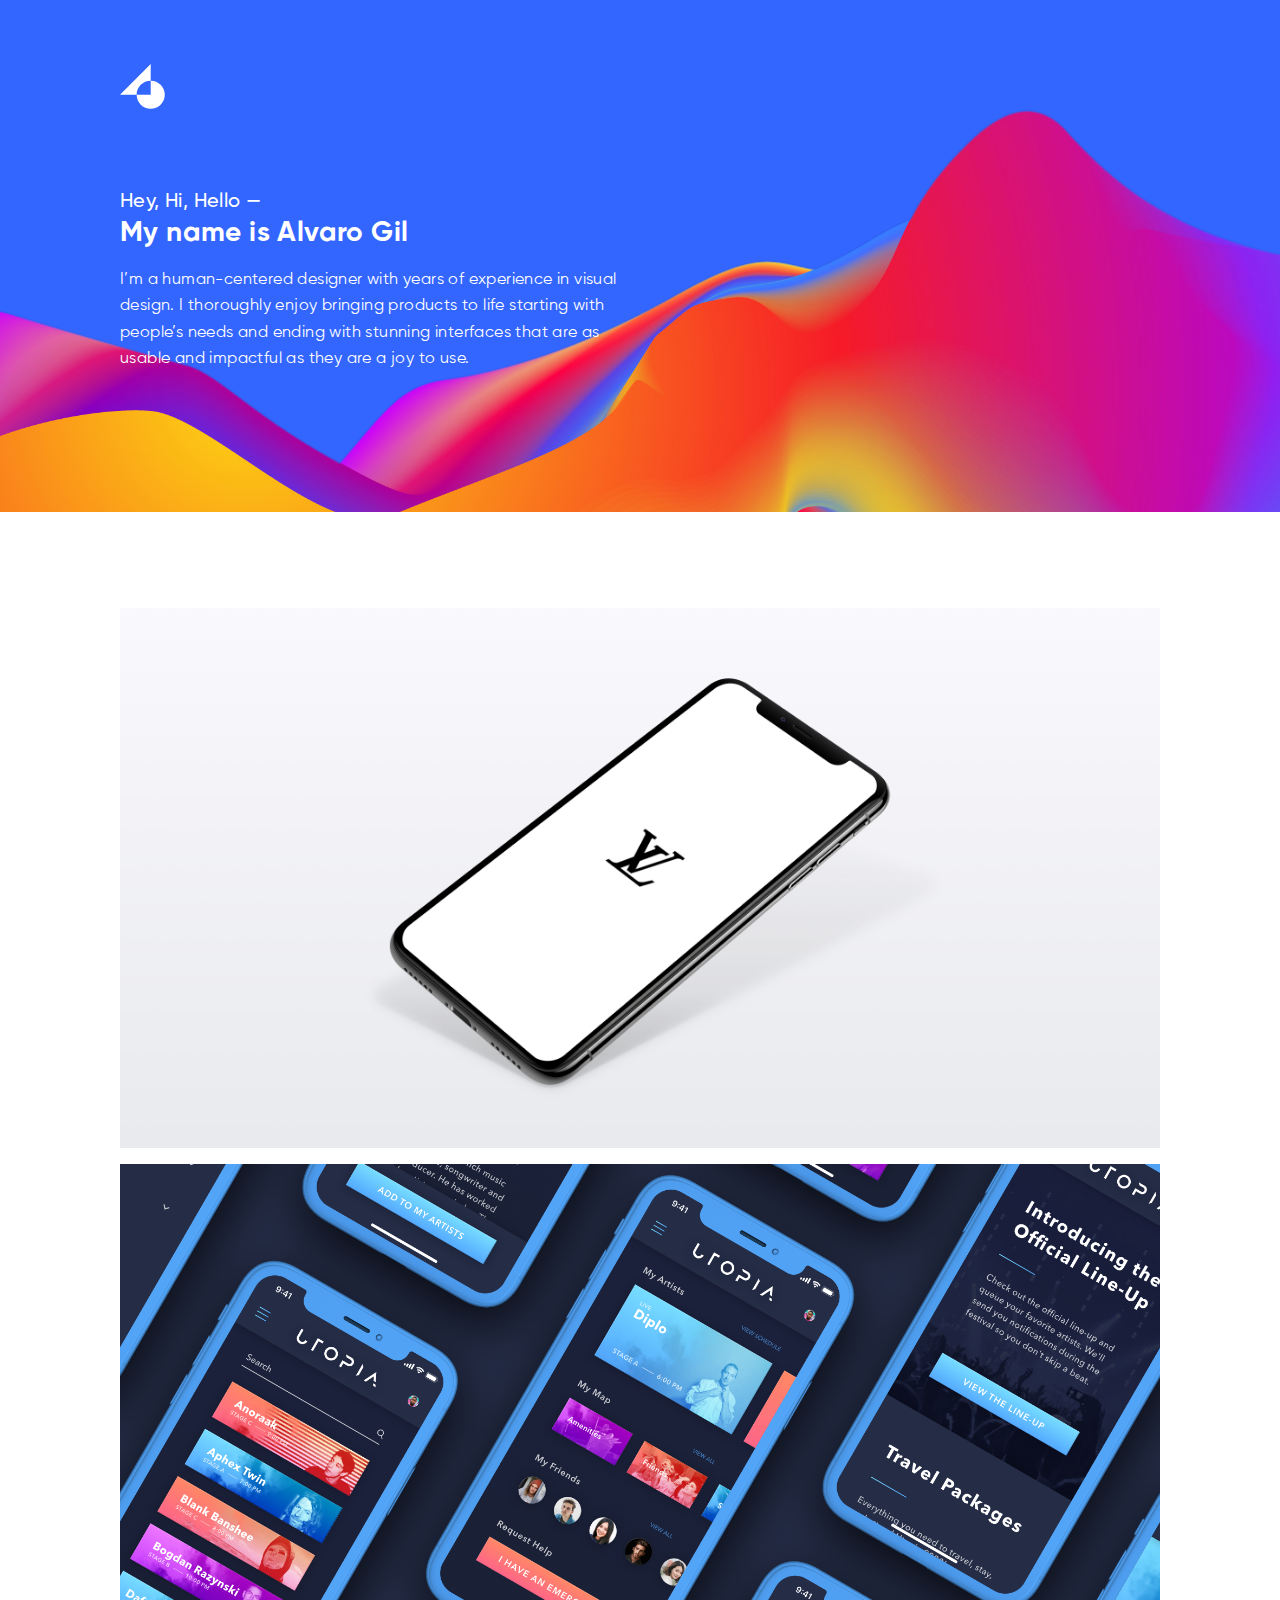
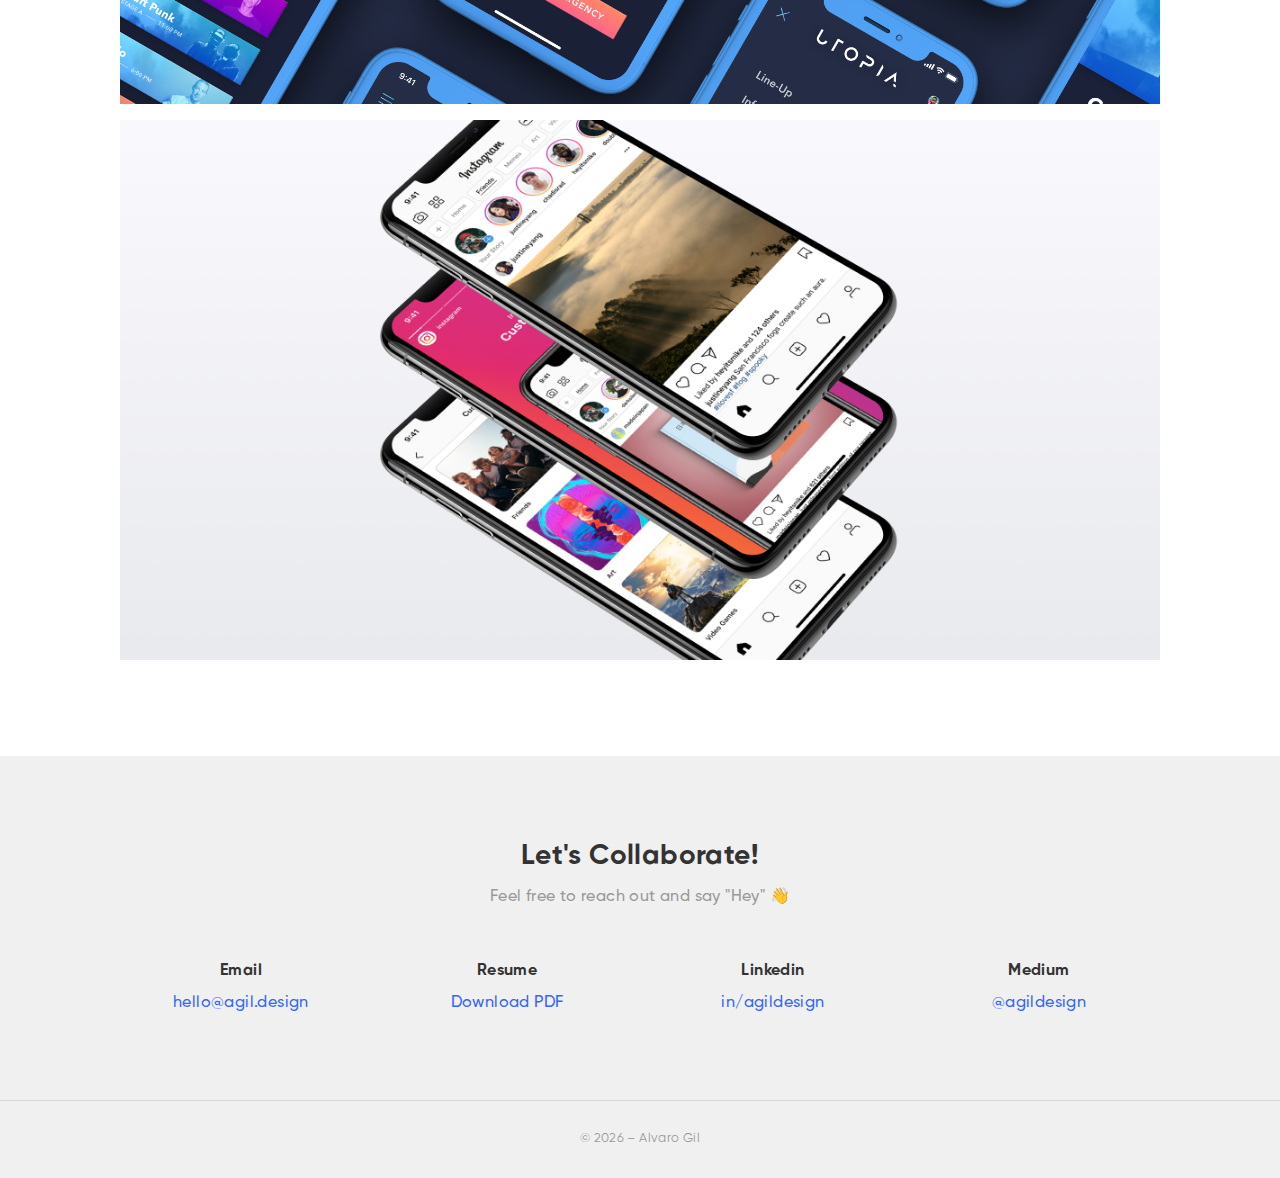
==== commit 27089ffe: "Added Home Banner Text" ====
--- a/index.html
+++ b/index.html
@@ -35,7 +35,17 @@
 					<section id="hero-home" class="banner major parallax">
 						<div class="inner">
 							<header class="major">
-								<h1>My name is Alvaro Gil & this is my portfolio.</h1>
+								<!-- <h1>My name is Alvaro Gil & this is my portfolio.</h1> -->
+								<header>
+									<h5>Hey, Hi, Hello &mdash;</h5>
+									<h4>My name is Alvaro Gil</h4>
+								</header>
+								<p>
+									I’m a human-centered designer with years of experience in visual design.
+									I thoroughly enjoy bringing products to life starting with people’s needs
+									and ending with stunning interfaces that are as usable and impactful as
+									they are a joy to use.
+								</p>
 							</header>
 						</div>
 						<video id="video" autoplay muted loop>
--- a/assets/css/main.css
+++ b/assets/css/main.css
@@ -3273,12 +3273,28 @@
 				display: none;
 			}
 
-			.banner > .inner header {
-				width: 65%;
+			.banner > .inner .major {
+				width: 50%;
 			}
 
 			.banner > .inner header *:last-child {
 				margin: 0;
+			}
+
+			.banner > .inner header * {
+				color: #FFFFFF;
+				margin: 0;
+			}
+
+			.banner > .inner header header {
+				margin: 0 0 1em 0;
+			}
+
+			.banner > .inner header h5 {
+				font-weight: 500;
+				color: #FFFFFF;
+				margin: 0;
+				line-height: 1.5;
 			}
 
 			.banner.major.alt {
@@ -3315,7 +3331,7 @@
 					background-attachment: scroll;
 				}
 
-				.banner > .inner header {
+				.banner > .inner .major {
 					width: 75%;
 				}
 
@@ -3323,7 +3339,7 @@
 
 		@media screen and (max-width: 480px) {
 
-			.banner > .inner header {
+			.banner > .inner .major {
 				width: 100%;
 			}
 
